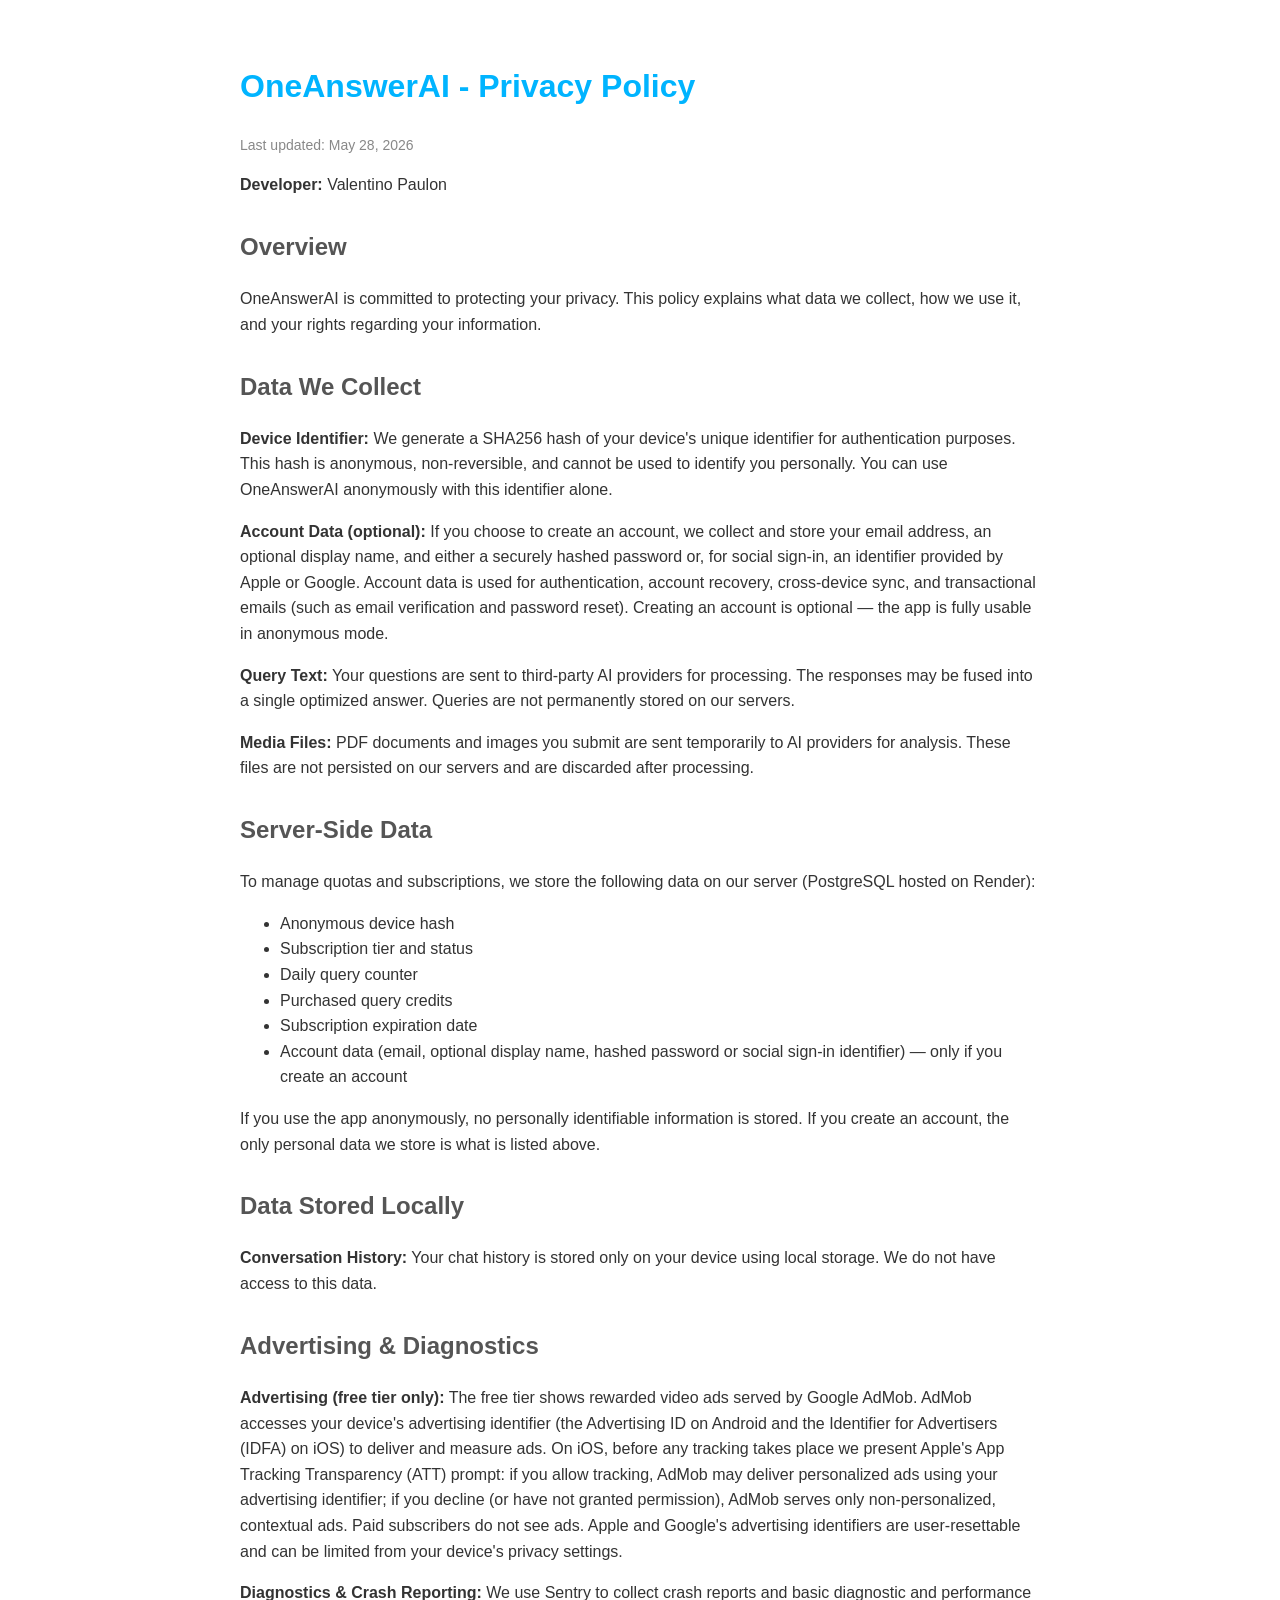
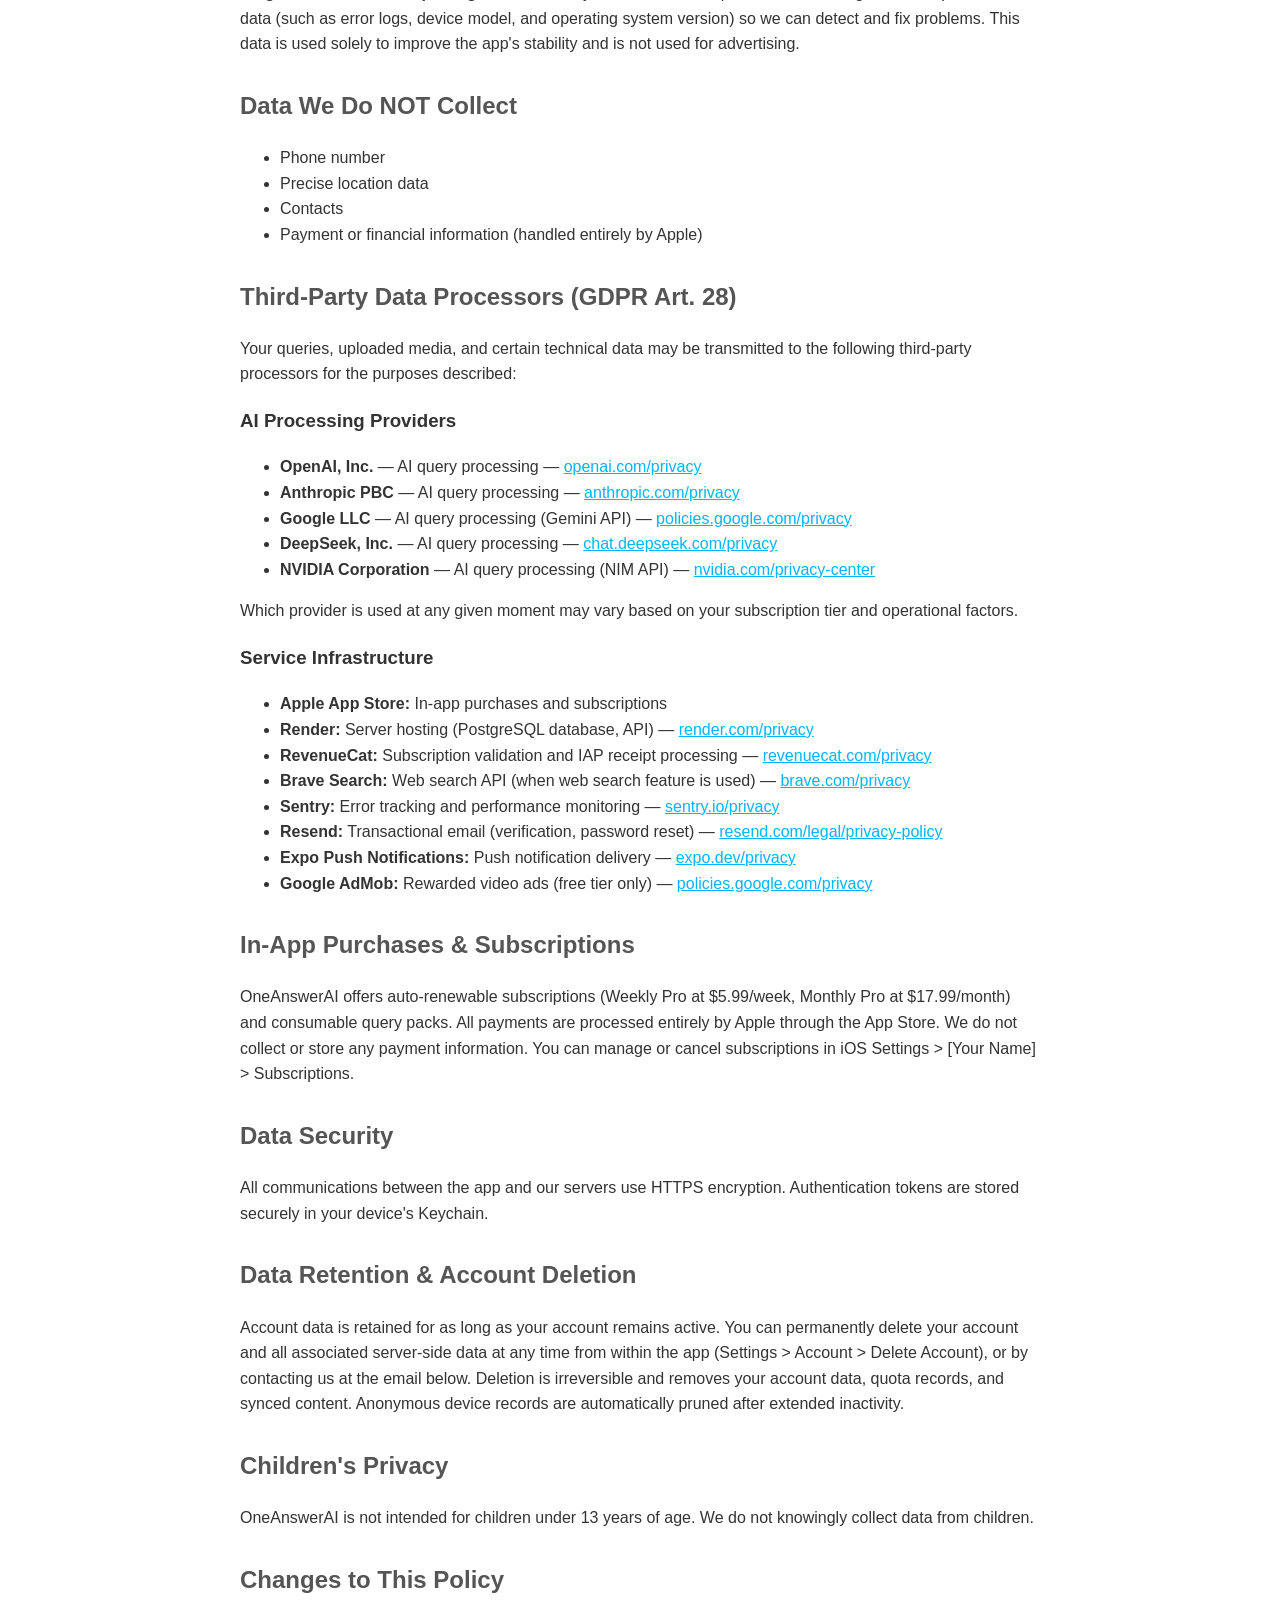
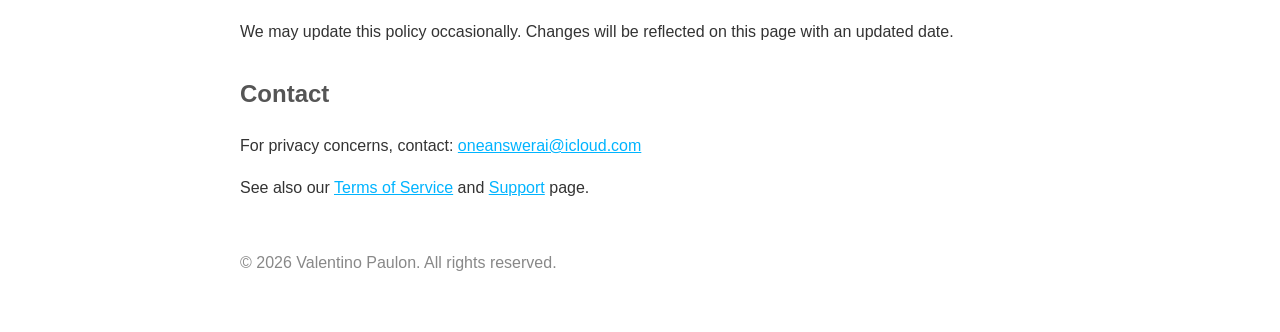
==== index.html @ 1c0a1a00 "Align privacy policy and FAQ with actual data collection (AdMob/IDFA/ATT, Sentry) and update contact" ====
<!DOCTYPE html>
<html lang="en">
<head>
    <meta charset="UTF-8">
    <meta name="viewport" content="width=device-width, initial-scale=1.0">
    <title>OneAnswerAI - Privacy Policy</title>
    <style>
        body {
            font-family: -apple-system, BlinkMacSystemFont, 'Segoe UI', Roboto, sans-serif;
            max-width: 800px;
            margin: 0 auto;
            padding: 40px 20px;
            line-height: 1.6;
            color: #333;
        }
        h1 { color: #00B4FF; }
        h2 { color: #555; margin-top: 30px; }
        .updated { color: #888; font-size: 14px; }
        a { color: #00B4FF; }
    </style>
</head>
<body>
    <h1>OneAnswerAI - Privacy Policy</h1>
    <p class="updated">Last updated: May 28, 2026</p>
    <p><strong>Developer:</strong> Valentino Paulon</p>

    <h2>Overview</h2>
    <p>OneAnswerAI is committed to protecting your privacy. This policy explains what data we collect, how we use it, and your rights regarding your information.</p>

    <h2>Data We Collect</h2>
    <p><strong>Device Identifier:</strong> We generate a SHA256 hash of your device's unique identifier for authentication purposes. This hash is anonymous, non-reversible, and cannot be used to identify you personally. You can use OneAnswerAI anonymously with this identifier alone.</p>
    <p><strong>Account Data (optional):</strong> If you choose to create an account, we collect and store your email address, an optional display name, and either a securely hashed password or, for social sign-in, an identifier provided by Apple or Google. Account data is used for authentication, account recovery, cross-device sync, and transactional emails (such as email verification and password reset). Creating an account is optional — the app is fully usable in anonymous mode.</p>
    <p><strong>Query Text:</strong> Your questions are sent to third-party AI providers for processing. The responses may be fused into a single optimized answer. Queries are not permanently stored on our servers.</p>
    <p><strong>Media Files:</strong> PDF documents and images you submit are sent temporarily to AI providers for analysis. These files are not persisted on our servers and are discarded after processing.</p>

    <h2>Server-Side Data</h2>
    <p>To manage quotas and subscriptions, we store the following data on our server (PostgreSQL hosted on Render):</p>
    <ul>
        <li>Anonymous device hash</li>
        <li>Subscription tier and status</li>
        <li>Daily query counter</li>
        <li>Purchased query credits</li>
        <li>Subscription expiration date</li>
        <li>Account data (email, optional display name, hashed password or social sign-in identifier) — only if you create an account</li>
    </ul>
    <p>If you use the app anonymously, no personally identifiable information is stored. If you create an account, the only personal data we store is what is listed above.</p>

    <h2>Data Stored Locally</h2>
    <p><strong>Conversation History:</strong> Your chat history is stored only on your device using local storage. We do not have access to this data.</p>

    <h2>Advertising &amp; Diagnostics</h2>
    <p><strong>Advertising (free tier only):</strong> The free tier shows rewarded video ads served by Google AdMob. AdMob accesses your device's advertising identifier (the Advertising ID on Android and the Identifier for Advertisers (IDFA) on iOS) to deliver and measure ads. On iOS, before any tracking takes place we present Apple's App Tracking Transparency (ATT) prompt: if you allow tracking, AdMob may deliver personalized ads using your advertising identifier; if you decline (or have not granted permission), AdMob serves only non-personalized, contextual ads. Paid subscribers do not see ads. Apple and Google's advertising identifiers are user-resettable and can be limited from your device's privacy settings.</p>
    <p><strong>Diagnostics &amp; Crash Reporting:</strong> We use Sentry to collect crash reports and basic diagnostic and performance data (such as error logs, device model, and operating system version) so we can detect and fix problems. This data is used solely to improve the app's stability and is not used for advertising.</p>

    <h2>Data We Do NOT Collect</h2>
    <ul>
        <li>Phone number</li>
        <li>Precise location data</li>
        <li>Contacts</li>
        <li>Payment or financial information (handled entirely by Apple)</li>
    </ul>

    <h2>Third-Party Data Processors (GDPR Art. 28)</h2>
    <p>Your queries, uploaded media, and certain technical data may be transmitted to the following third-party processors for the purposes described:</p>

    <h3>AI Processing Providers</h3>
    <ul>
        <li><strong>OpenAI, Inc.</strong> — AI query processing — <a href="https://openai.com/privacy" target="_blank" rel="noopener">openai.com/privacy</a></li>
        <li><strong>Anthropic PBC</strong> — AI query processing — <a href="https://www.anthropic.com/privacy" target="_blank" rel="noopener">anthropic.com/privacy</a></li>
        <li><strong>Google LLC</strong> — AI query processing (Gemini API) — <a href="https://policies.google.com/privacy" target="_blank" rel="noopener">policies.google.com/privacy</a></li>
        <li><strong>DeepSeek, Inc.</strong> — AI query processing — <a href="https://chat.deepseek.com/privacy" target="_blank" rel="noopener">chat.deepseek.com/privacy</a></li>
        <li><strong>NVIDIA Corporation</strong> — AI query processing (NIM API) — <a href="https://www.nvidia.com/privacy-center" target="_blank" rel="noopener">nvidia.com/privacy-center</a></li>
    </ul>
    <p>Which provider is used at any given moment may vary based on your subscription tier and operational factors.</p>

    <h3>Service Infrastructure</h3>
    <ul>
        <li><strong>Apple App Store:</strong> In-app purchases and subscriptions</li>
        <li><strong>Render:</strong> Server hosting (PostgreSQL database, API) — <a href="https://render.com/privacy" target="_blank" rel="noopener">render.com/privacy</a></li>
        <li><strong>RevenueCat:</strong> Subscription validation and IAP receipt processing — <a href="https://www.revenuecat.com/privacy/" target="_blank" rel="noopener">revenuecat.com/privacy</a></li>
        <li><strong>Brave Search:</strong> Web search API (when web search feature is used) — <a href="https://brave.com/privacy/browser/" target="_blank" rel="noopener">brave.com/privacy</a></li>
        <li><strong>Sentry:</strong> Error tracking and performance monitoring — <a href="https://sentry.io/privacy/" target="_blank" rel="noopener">sentry.io/privacy</a></li>
        <li><strong>Resend:</strong> Transactional email (verification, password reset) — <a href="https://resend.com/legal/privacy-policy" target="_blank" rel="noopener">resend.com/legal/privacy-policy</a></li>
        <li><strong>Expo Push Notifications:</strong> Push notification delivery — <a href="https://expo.dev/privacy" target="_blank" rel="noopener">expo.dev/privacy</a></li>
        <li><strong>Google AdMob:</strong> Rewarded video ads (free tier only) — <a href="https://policies.google.com/privacy" target="_blank" rel="noopener">policies.google.com/privacy</a></li>
    </ul>

    <h2>In-App Purchases &amp; Subscriptions</h2>
    <p>OneAnswerAI offers auto-renewable subscriptions (Weekly Pro at $5.99/week, Monthly Pro at $17.99/month) and consumable query packs. All payments are processed entirely by Apple through the App Store. We do not collect or store any payment information. You can manage or cancel subscriptions in iOS Settings &gt; [Your Name] &gt; Subscriptions.</p>

    <h2>Data Security</h2>
    <p>All communications between the app and our servers use HTTPS encryption. Authentication tokens are stored securely in your device's Keychain.</p>

    <h2>Data Retention &amp; Account Deletion</h2>
    <p>Account data is retained for as long as your account remains active. You can permanently delete your account and all associated server-side data at any time from within the app (Settings &gt; Account &gt; Delete Account), or by contacting us at the email below. Deletion is irreversible and removes your account data, quota records, and synced content. Anonymous device records are automatically pruned after extended inactivity.</p>

    <h2>Children's Privacy</h2>
    <p>OneAnswerAI is not intended for children under 13 years of age. We do not knowingly collect data from children.</p>

    <h2>Changes to This Policy</h2>
    <p>We may update this policy occasionally. Changes will be reflected on this page with an updated date.</p>

    <h2>Contact</h2>
    <p>For privacy concerns, contact: <a href="mailto:oneanswerai@icloud.com">oneanswerai@icloud.com</a></p>

    <p>See also our <a href="terms.html">Terms of Service</a> and <a href="support.html">Support</a> page.</p>

    <p style="margin-top: 50px; color: #888;">&copy; 2026 Valentino Paulon. All rights reserved.</p>
</body>
</html>
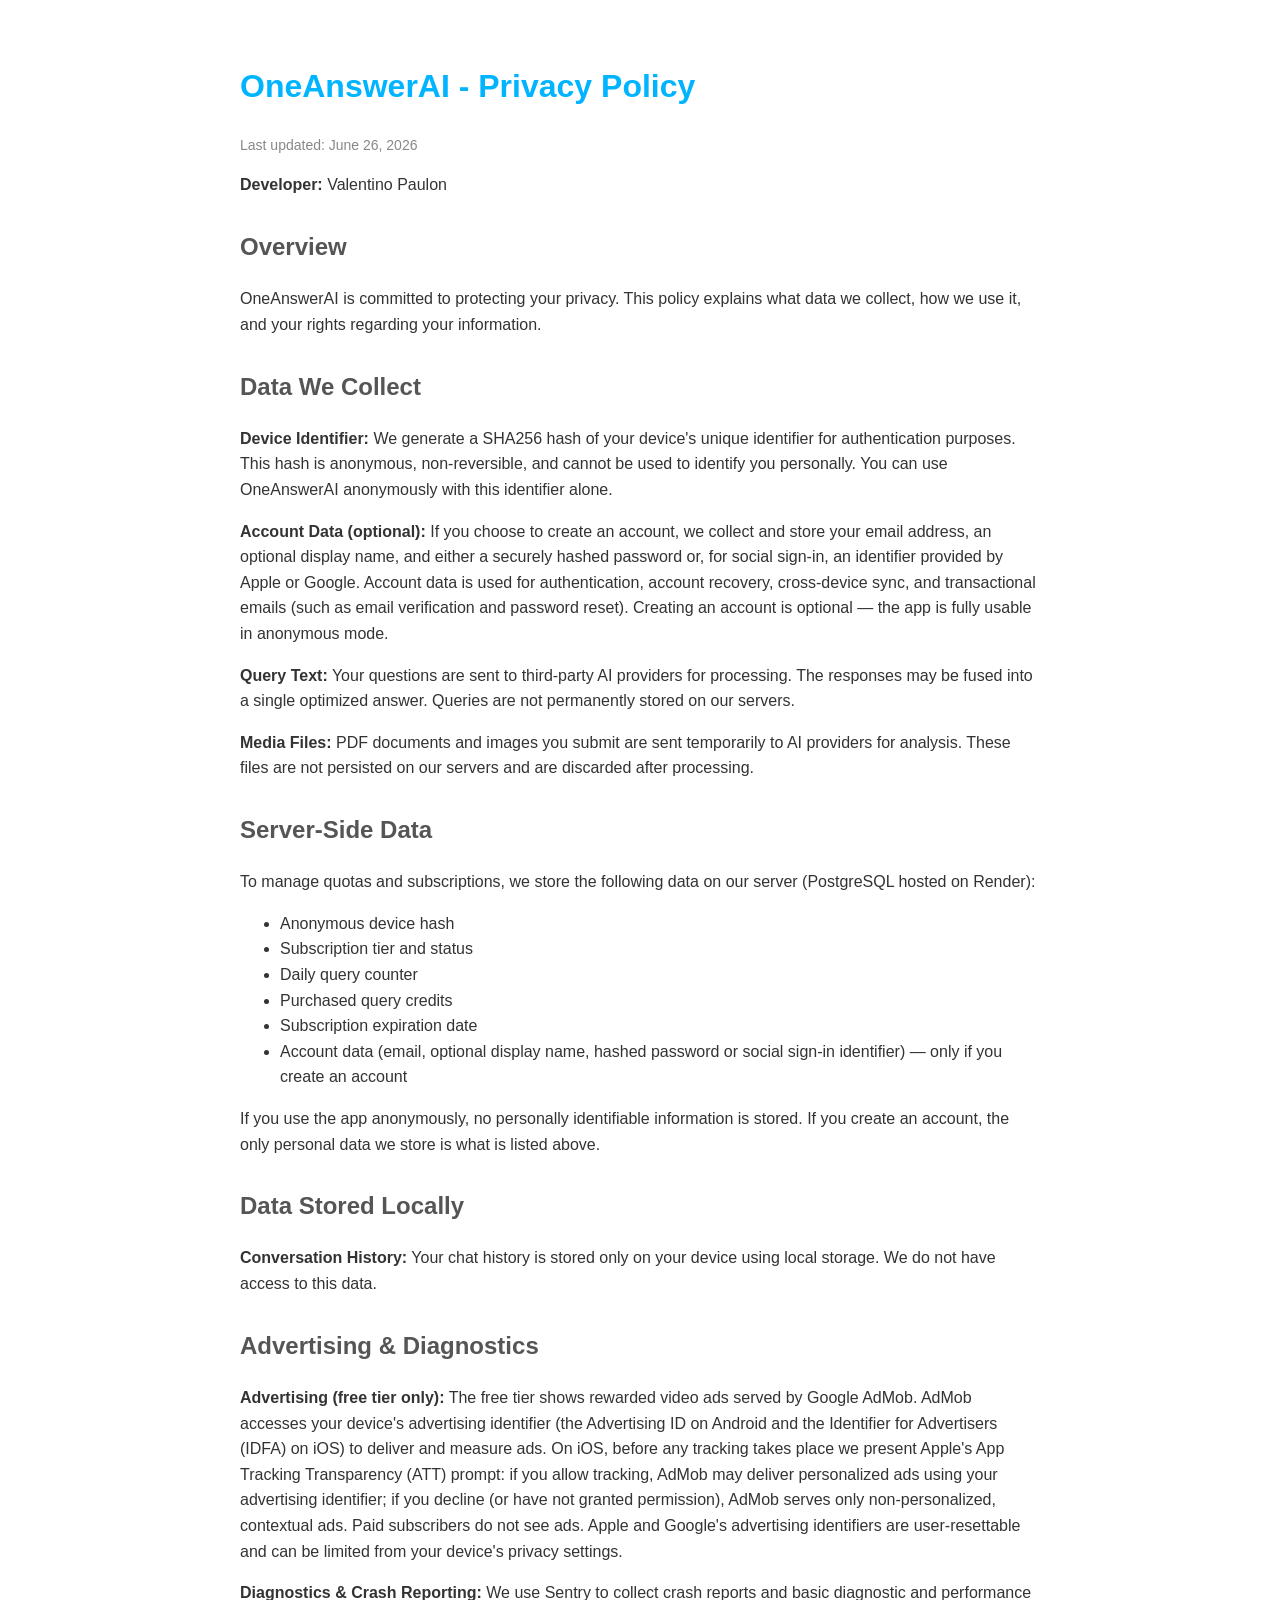
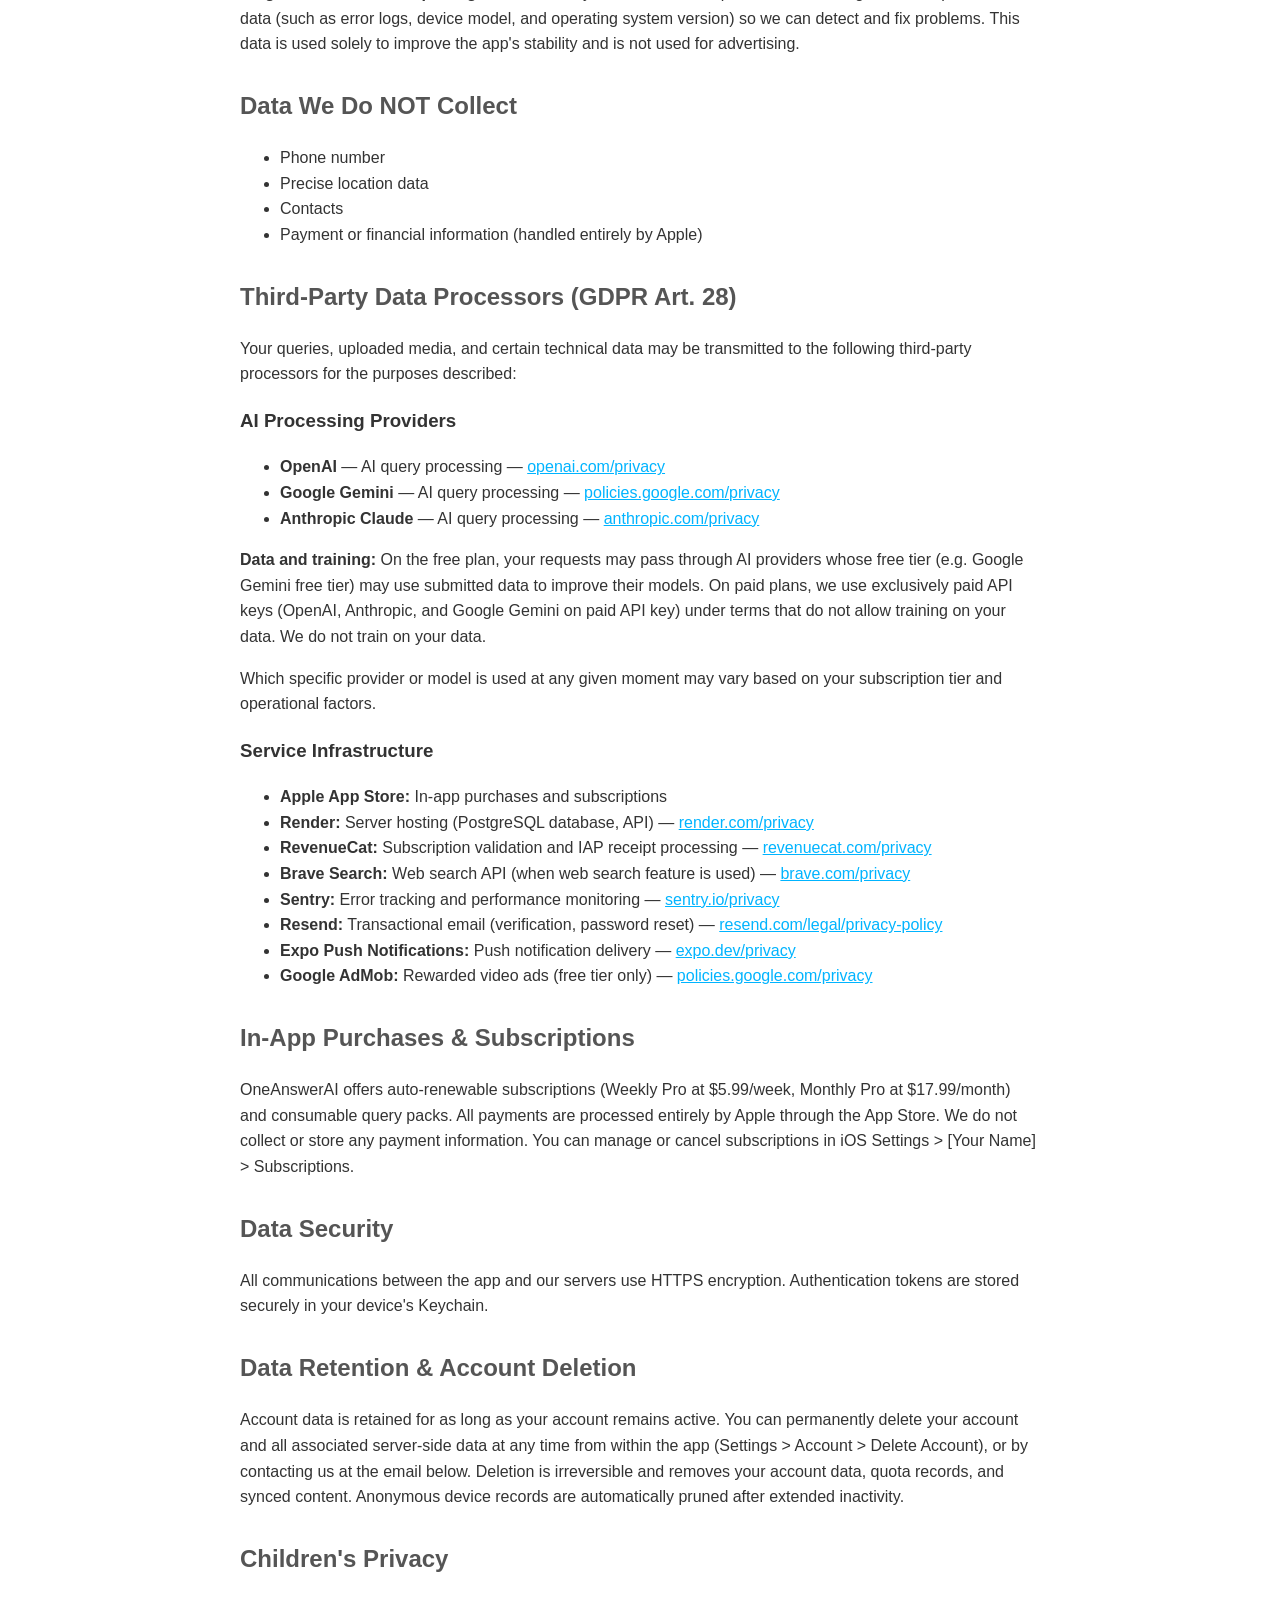
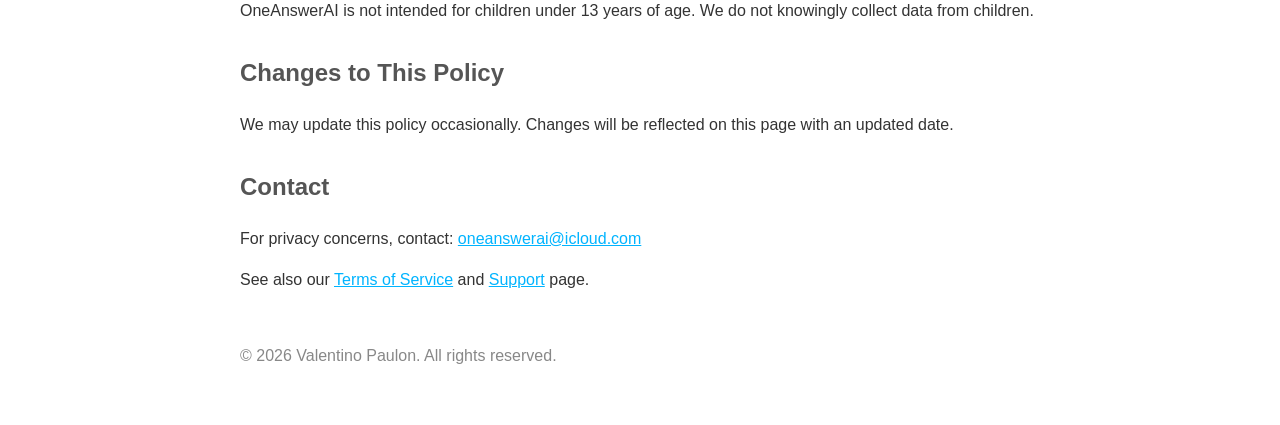
==== commit 60d4bffc: "privacy: remove DeepSeek and NVIDIA processors (not used in production) AI query processing uses onl" ====
--- a/index.html
+++ b/index.html
@@ -21,7 +21,7 @@
 </head>
 <body>
     <h1>OneAnswerAI - Privacy Policy</h1>
-    <p class="updated">Last updated: May 28, 2026</p>
+    <p class="updated">Last updated: June 26, 2026</p>
     <p><strong>Developer:</strong> Valentino Paulon</p>
 
     <h2>Overview</h2>
@@ -65,13 +65,12 @@
 
     <h3>AI Processing Providers</h3>
     <ul>
-        <li><strong>OpenAI, Inc.</strong> — AI query processing — <a href="https://openai.com/privacy" target="_blank" rel="noopener">openai.com/privacy</a></li>
-        <li><strong>Anthropic PBC</strong> — AI query processing — <a href="https://www.anthropic.com/privacy" target="_blank" rel="noopener">anthropic.com/privacy</a></li>
-        <li><strong>Google LLC</strong> — AI query processing (Gemini API) — <a href="https://policies.google.com/privacy" target="_blank" rel="noopener">policies.google.com/privacy</a></li>
-        <li><strong>DeepSeek, Inc.</strong> — AI query processing — <a href="https://chat.deepseek.com/privacy" target="_blank" rel="noopener">chat.deepseek.com/privacy</a></li>
-        <li><strong>NVIDIA Corporation</strong> — AI query processing (NIM API) — <a href="https://www.nvidia.com/privacy-center" target="_blank" rel="noopener">nvidia.com/privacy-center</a></li>
+        <li><strong>OpenAI</strong> — AI query processing — <a href="https://openai.com/privacy" target="_blank" rel="noopener">openai.com/privacy</a></li>
+        <li><strong>Google Gemini</strong> — AI query processing — <a href="https://policies.google.com/privacy" target="_blank" rel="noopener">policies.google.com/privacy</a></li>
+        <li><strong>Anthropic Claude</strong> — AI query processing — <a href="https://www.anthropic.com/privacy" target="_blank" rel="noopener">anthropic.com/privacy</a></li>
     </ul>
-    <p>Which provider is used at any given moment may vary based on your subscription tier and operational factors.</p>
+    <p><strong>Data and training:</strong> On the free plan, your requests may pass through AI providers whose free tier (e.g. Google Gemini free tier) may use submitted data to improve their models. On paid plans, we use exclusively paid API keys (OpenAI, Anthropic, and Google Gemini on paid API key) under terms that do not allow training on your data. We do not train on your data.</p>
+    <p>Which specific provider or model is used at any given moment may vary based on your subscription tier and operational factors.</p>
 
     <h3>Service Infrastructure</h3>
     <ul>
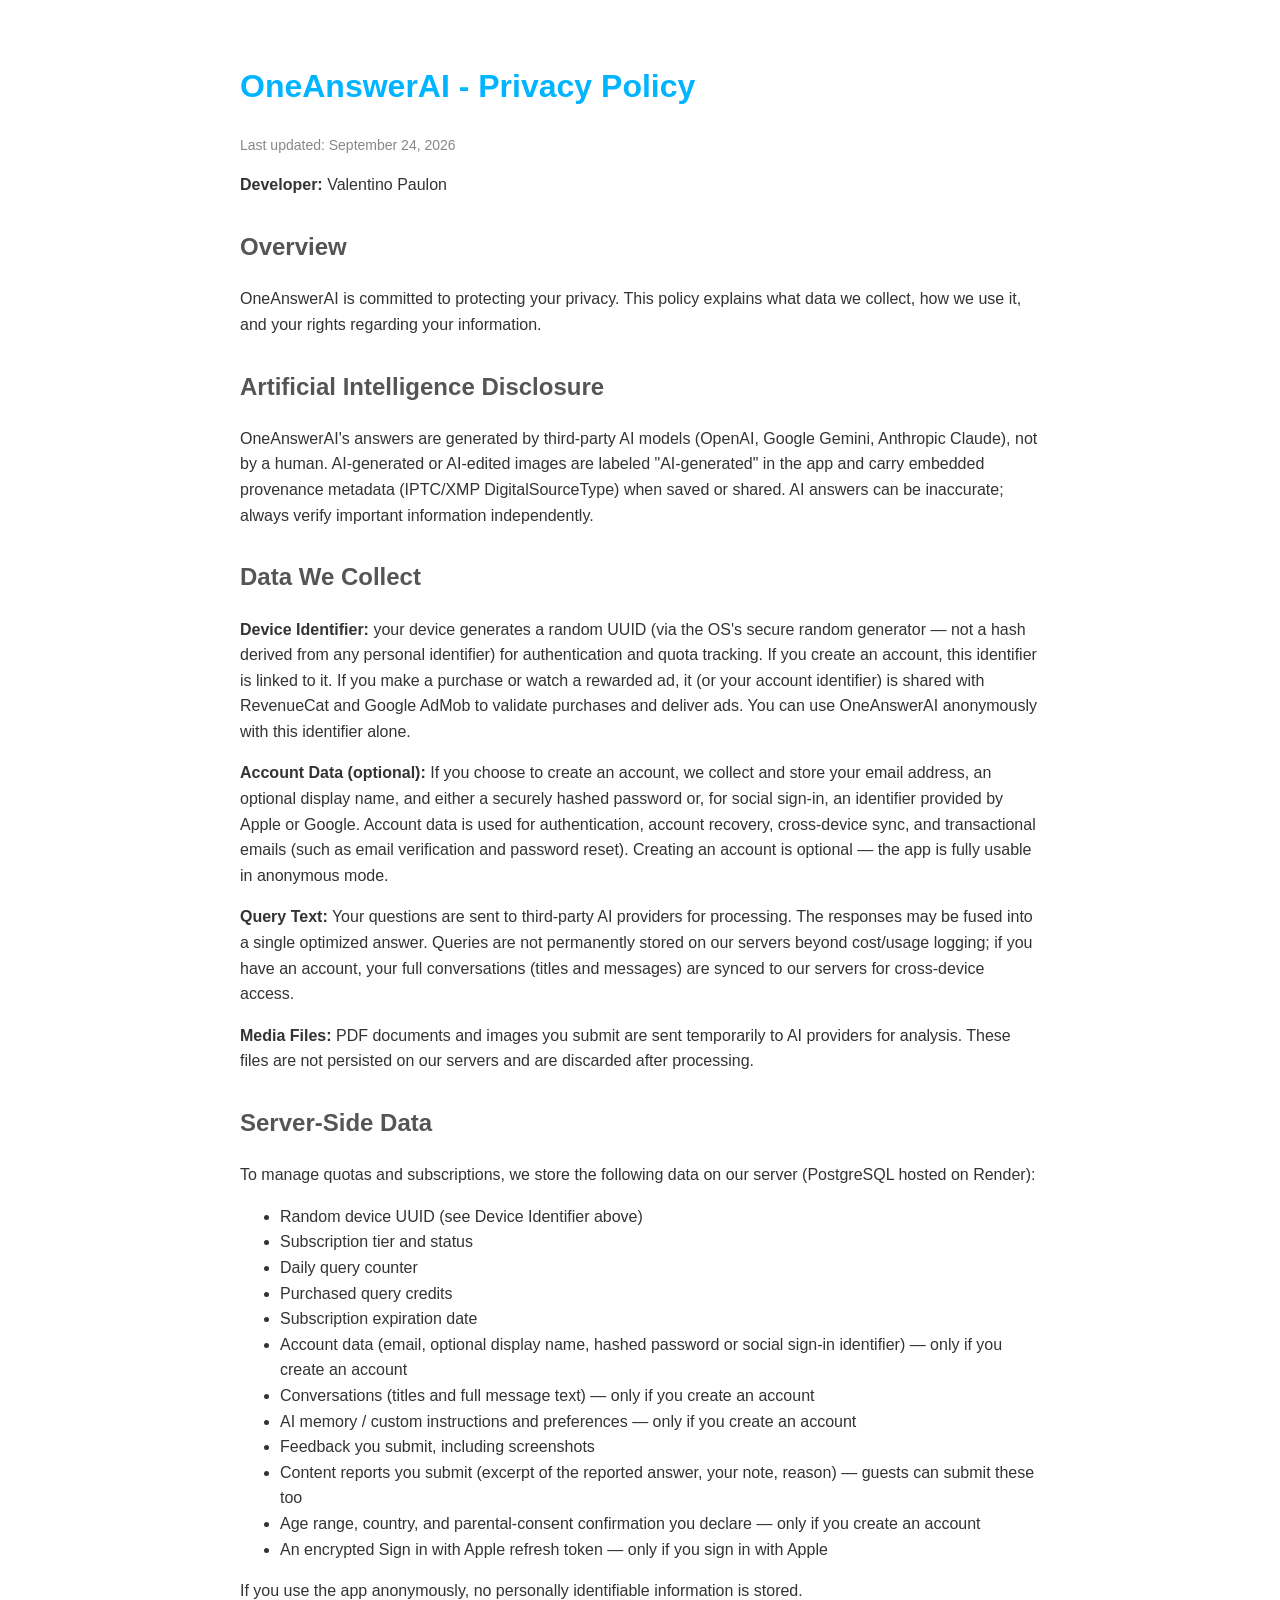
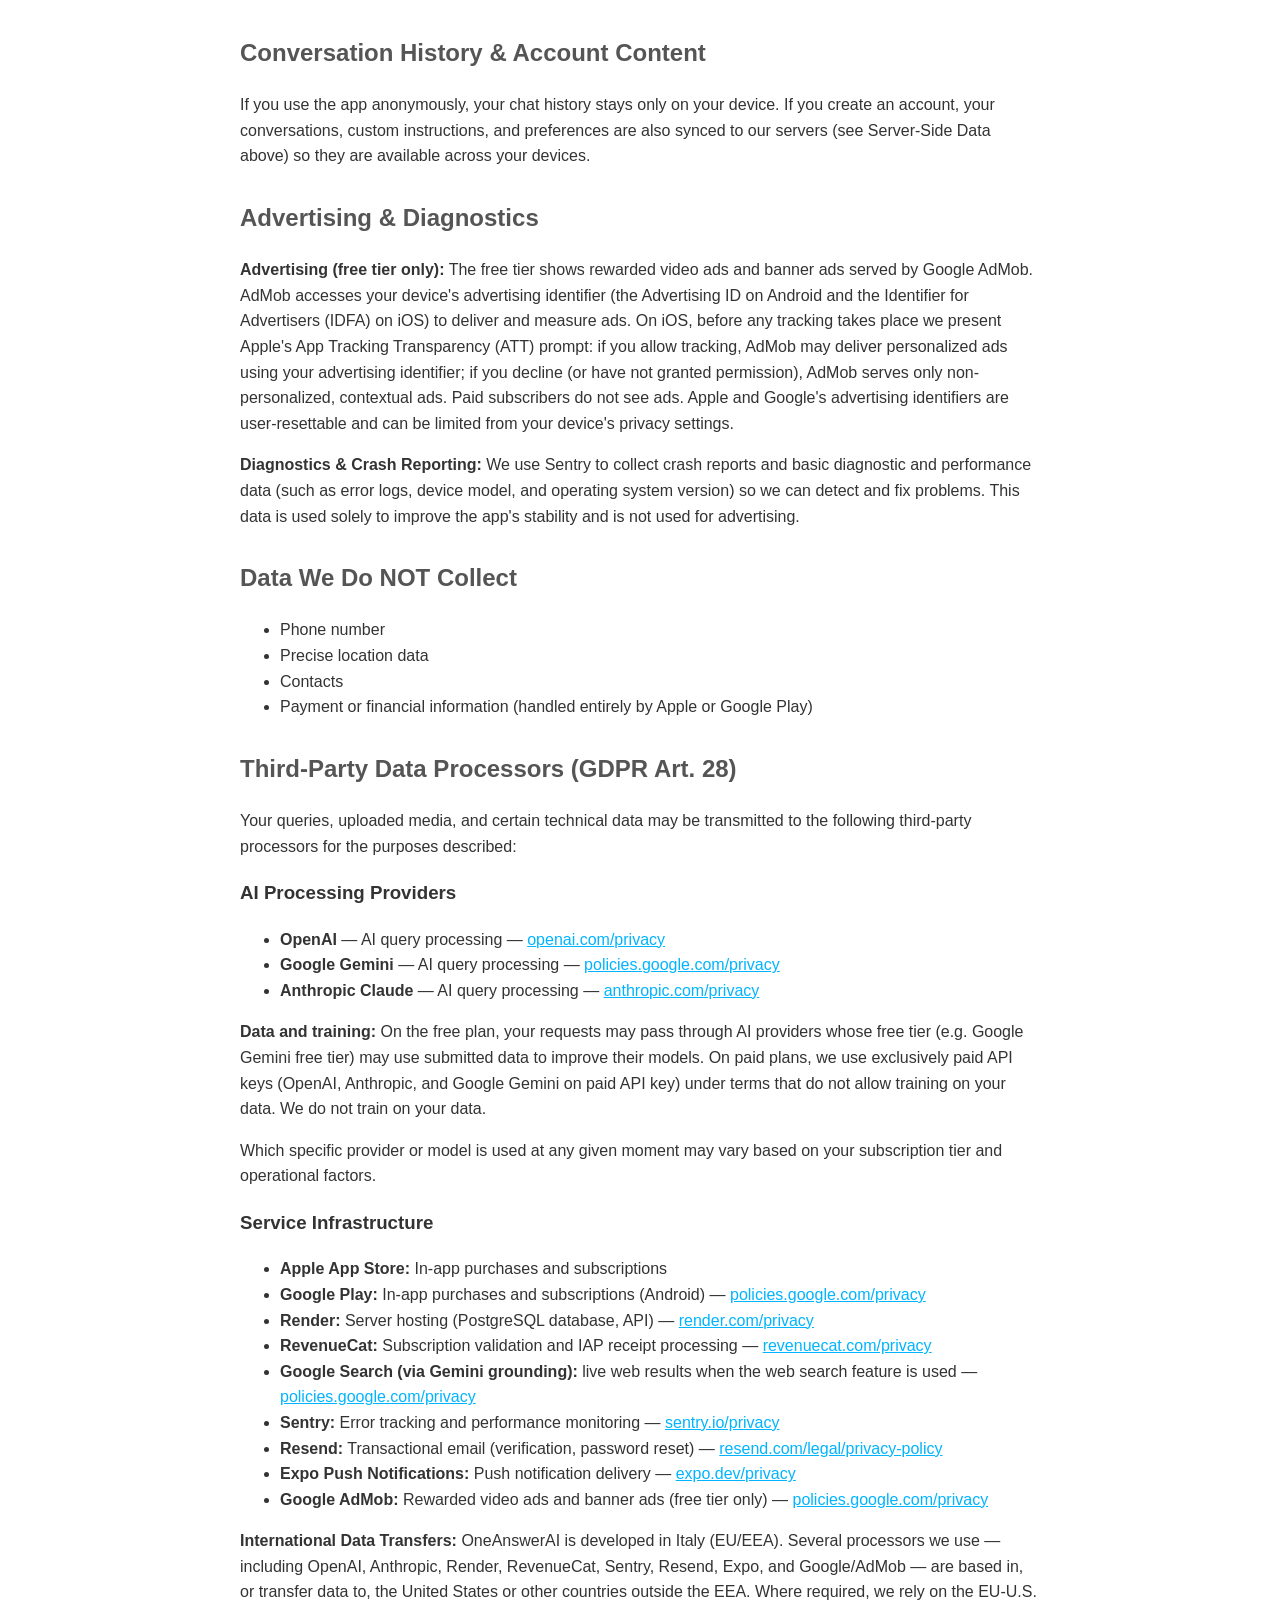
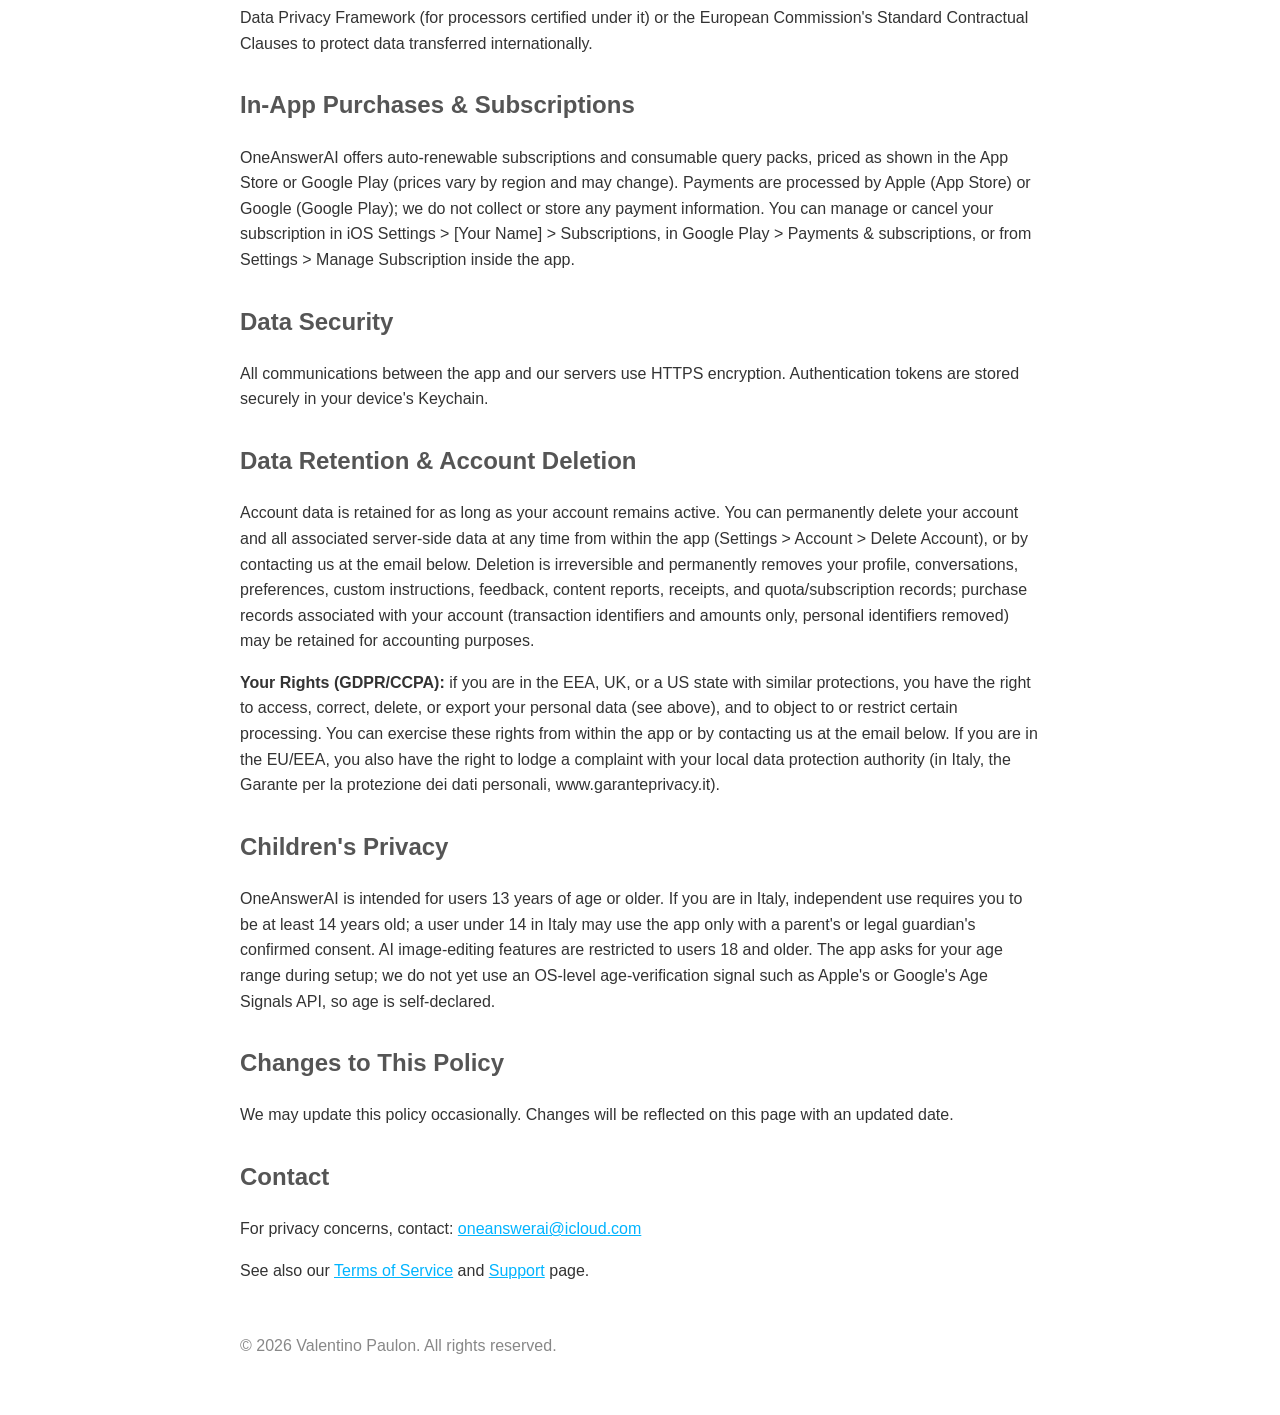
==== commit 1adbb4cd: "fix(legal): rewrite privacy policy for v2.1 accuracy (DOC-01) - F95/F86: replace false SHA256 device" ====
--- a/index.html
+++ b/index.html
@@ -21,35 +21,44 @@
 </head>
 <body>
     <h1>OneAnswerAI - Privacy Policy</h1>
-    <p class="updated">Last updated: June 26, 2026</p>
+    <p class="updated">Last updated: September 24, 2026</p>
     <p><strong>Developer:</strong> Valentino Paulon</p>
 
     <h2>Overview</h2>
     <p>OneAnswerAI is committed to protecting your privacy. This policy explains what data we collect, how we use it, and your rights regarding your information.</p>
 
+    <h2>Artificial Intelligence Disclosure</h2>
+    <p>OneAnswerAI's answers are generated by third-party AI models (OpenAI, Google Gemini, Anthropic Claude), not by a human. AI-generated or AI-edited images are labeled "AI-generated" in the app and carry embedded provenance metadata (IPTC/XMP DigitalSourceType) when saved or shared. AI answers can be inaccurate; always verify important information independently.</p>
+
     <h2>Data We Collect</h2>
-    <p><strong>Device Identifier:</strong> We generate a SHA256 hash of your device's unique identifier for authentication purposes. This hash is anonymous, non-reversible, and cannot be used to identify you personally. You can use OneAnswerAI anonymously with this identifier alone.</p>
+    <p><strong>Device Identifier:</strong> your device generates a random UUID (via the OS's secure random generator — not a hash derived from any personal identifier) for authentication and quota tracking. If you create an account, this identifier is linked to it. If you make a purchase or watch a rewarded ad, it (or your account identifier) is shared with RevenueCat and Google AdMob to validate purchases and deliver ads. You can use OneAnswerAI anonymously with this identifier alone.</p>
     <p><strong>Account Data (optional):</strong> If you choose to create an account, we collect and store your email address, an optional display name, and either a securely hashed password or, for social sign-in, an identifier provided by Apple or Google. Account data is used for authentication, account recovery, cross-device sync, and transactional emails (such as email verification and password reset). Creating an account is optional — the app is fully usable in anonymous mode.</p>
-    <p><strong>Query Text:</strong> Your questions are sent to third-party AI providers for processing. The responses may be fused into a single optimized answer. Queries are not permanently stored on our servers.</p>
+    <p><strong>Query Text:</strong> Your questions are sent to third-party AI providers for processing. The responses may be fused into a single optimized answer. Queries are not permanently stored on our servers beyond cost/usage logging; if you have an account, your full conversations (titles and messages) are synced to our servers for cross-device access.</p>
     <p><strong>Media Files:</strong> PDF documents and images you submit are sent temporarily to AI providers for analysis. These files are not persisted on our servers and are discarded after processing.</p>
 
     <h2>Server-Side Data</h2>
     <p>To manage quotas and subscriptions, we store the following data on our server (PostgreSQL hosted on Render):</p>
     <ul>
-        <li>Anonymous device hash</li>
+        <li>Random device UUID (see Device Identifier above)</li>
         <li>Subscription tier and status</li>
         <li>Daily query counter</li>
         <li>Purchased query credits</li>
         <li>Subscription expiration date</li>
         <li>Account data (email, optional display name, hashed password or social sign-in identifier) — only if you create an account</li>
+        <li>Conversations (titles and full message text) — only if you create an account</li>
+        <li>AI memory / custom instructions and preferences — only if you create an account</li>
+        <li>Feedback you submit, including screenshots</li>
+        <li>Content reports you submit (excerpt of the reported answer, your note, reason) — guests can submit these too</li>
+        <li>Age range, country, and parental-consent confirmation you declare — only if you create an account</li>
+        <li>An encrypted Sign in with Apple refresh token — only if you sign in with Apple</li>
     </ul>
-    <p>If you use the app anonymously, no personally identifiable information is stored. If you create an account, the only personal data we store is what is listed above.</p>
+    <p>If you use the app anonymously, no personally identifiable information is stored.</p>
 
-    <h2>Data Stored Locally</h2>
-    <p><strong>Conversation History:</strong> Your chat history is stored only on your device using local storage. We do not have access to this data.</p>
+    <h2>Conversation History &amp; Account Content</h2>
+    <p>If you use the app anonymously, your chat history stays only on your device. If you create an account, your conversations, custom instructions, and preferences are also synced to our servers (see Server-Side Data above) so they are available across your devices.</p>
 
     <h2>Advertising &amp; Diagnostics</h2>
-    <p><strong>Advertising (free tier only):</strong> The free tier shows rewarded video ads served by Google AdMob. AdMob accesses your device's advertising identifier (the Advertising ID on Android and the Identifier for Advertisers (IDFA) on iOS) to deliver and measure ads. On iOS, before any tracking takes place we present Apple's App Tracking Transparency (ATT) prompt: if you allow tracking, AdMob may deliver personalized ads using your advertising identifier; if you decline (or have not granted permission), AdMob serves only non-personalized, contextual ads. Paid subscribers do not see ads. Apple and Google's advertising identifiers are user-resettable and can be limited from your device's privacy settings.</p>
+    <p><strong>Advertising (free tier only):</strong> The free tier shows rewarded video ads and banner ads served by Google AdMob. AdMob accesses your device's advertising identifier (the Advertising ID on Android and the Identifier for Advertisers (IDFA) on iOS) to deliver and measure ads. On iOS, before any tracking takes place we present Apple's App Tracking Transparency (ATT) prompt: if you allow tracking, AdMob may deliver personalized ads using your advertising identifier; if you decline (or have not granted permission), AdMob serves only non-personalized, contextual ads. Paid subscribers do not see ads. Apple and Google's advertising identifiers are user-resettable and can be limited from your device's privacy settings.</p>
     <p><strong>Diagnostics &amp; Crash Reporting:</strong> We use Sentry to collect crash reports and basic diagnostic and performance data (such as error logs, device model, and operating system version) so we can detect and fix problems. This data is used solely to improve the app's stability and is not used for advertising.</p>
 
     <h2>Data We Do NOT Collect</h2>
@@ -57,7 +66,7 @@
         <li>Phone number</li>
         <li>Precise location data</li>
         <li>Contacts</li>
-        <li>Payment or financial information (handled entirely by Apple)</li>
+        <li>Payment or financial information (handled entirely by Apple or Google Play)</li>
     </ul>
 
     <h2>Third-Party Data Processors (GDPR Art. 28)</h2>
@@ -75,26 +84,29 @@
     <h3>Service Infrastructure</h3>
     <ul>
         <li><strong>Apple App Store:</strong> In-app purchases and subscriptions</li>
+        <li><strong>Google Play:</strong> In-app purchases and subscriptions (Android) — <a href="https://policies.google.com/privacy" target="_blank" rel="noopener">policies.google.com/privacy</a></li>
         <li><strong>Render:</strong> Server hosting (PostgreSQL database, API) — <a href="https://render.com/privacy" target="_blank" rel="noopener">render.com/privacy</a></li>
         <li><strong>RevenueCat:</strong> Subscription validation and IAP receipt processing — <a href="https://www.revenuecat.com/privacy/" target="_blank" rel="noopener">revenuecat.com/privacy</a></li>
-        <li><strong>Brave Search:</strong> Web search API (when web search feature is used) — <a href="https://brave.com/privacy/browser/" target="_blank" rel="noopener">brave.com/privacy</a></li>
+        <li><strong>Google Search (via Gemini grounding):</strong> live web results when the web search feature is used — <a href="https://policies.google.com/privacy" target="_blank" rel="noopener">policies.google.com/privacy</a></li>
         <li><strong>Sentry:</strong> Error tracking and performance monitoring — <a href="https://sentry.io/privacy/" target="_blank" rel="noopener">sentry.io/privacy</a></li>
         <li><strong>Resend:</strong> Transactional email (verification, password reset) — <a href="https://resend.com/legal/privacy-policy" target="_blank" rel="noopener">resend.com/legal/privacy-policy</a></li>
         <li><strong>Expo Push Notifications:</strong> Push notification delivery — <a href="https://expo.dev/privacy" target="_blank" rel="noopener">expo.dev/privacy</a></li>
-        <li><strong>Google AdMob:</strong> Rewarded video ads (free tier only) — <a href="https://policies.google.com/privacy" target="_blank" rel="noopener">policies.google.com/privacy</a></li>
+        <li><strong>Google AdMob:</strong> Rewarded video ads and banner ads (free tier only) — <a href="https://policies.google.com/privacy" target="_blank" rel="noopener">policies.google.com/privacy</a></li>
     </ul>
+    <p><strong>International Data Transfers:</strong> OneAnswerAI is developed in Italy (EU/EEA). Several processors we use — including OpenAI, Anthropic, Render, RevenueCat, Sentry, Resend, Expo, and Google/AdMob — are based in, or transfer data to, the United States or other countries outside the EEA. Where required, we rely on the EU-U.S. Data Privacy Framework (for processors certified under it) or the European Commission's Standard Contractual Clauses to protect data transferred internationally.</p>
 
     <h2>In-App Purchases &amp; Subscriptions</h2>
-    <p>OneAnswerAI offers auto-renewable subscriptions (Weekly Pro at $5.99/week, Monthly Pro at $17.99/month) and consumable query packs. All payments are processed entirely by Apple through the App Store. We do not collect or store any payment information. You can manage or cancel subscriptions in iOS Settings &gt; [Your Name] &gt; Subscriptions.</p>
+    <p>OneAnswerAI offers auto-renewable subscriptions and consumable query packs, priced as shown in the App Store or Google Play (prices vary by region and may change). Payments are processed by Apple (App Store) or Google (Google Play); we do not collect or store any payment information. You can manage or cancel your subscription in iOS Settings &gt; [Your Name] &gt; Subscriptions, in Google Play &gt; Payments &amp; subscriptions, or from Settings &gt; Manage Subscription inside the app.</p>
 
     <h2>Data Security</h2>
     <p>All communications between the app and our servers use HTTPS encryption. Authentication tokens are stored securely in your device's Keychain.</p>
 
     <h2>Data Retention &amp; Account Deletion</h2>
-    <p>Account data is retained for as long as your account remains active. You can permanently delete your account and all associated server-side data at any time from within the app (Settings &gt; Account &gt; Delete Account), or by contacting us at the email below. Deletion is irreversible and removes your account data, quota records, and synced content. Anonymous device records are automatically pruned after extended inactivity.</p>
+    <p>Account data is retained for as long as your account remains active. You can permanently delete your account and all associated server-side data at any time from within the app (Settings &gt; Account &gt; Delete Account), or by contacting us at the email below. Deletion is irreversible and permanently removes your profile, conversations, preferences, custom instructions, feedback, content reports, receipts, and quota/subscription records; purchase records associated with your account (transaction identifiers and amounts only, personal identifiers removed) may be retained for accounting purposes.</p>
+    <p><strong>Your Rights (GDPR/CCPA):</strong> if you are in the EEA, UK, or a US state with similar protections, you have the right to access, correct, delete, or export your personal data (see above), and to object to or restrict certain processing. You can exercise these rights from within the app or by contacting us at the email below. If you are in the EU/EEA, you also have the right to lodge a complaint with your local data protection authority (in Italy, the Garante per la protezione dei dati personali, www.garanteprivacy.it).</p>
 
     <h2>Children's Privacy</h2>
-    <p>OneAnswerAI is not intended for children under 13 years of age. We do not knowingly collect data from children.</p>
+    <p>OneAnswerAI is intended for users 13 years of age or older. If you are in Italy, independent use requires you to be at least 14 years old; a user under 14 in Italy may use the app only with a parent's or legal guardian's confirmed consent. AI image-editing features are restricted to users 18 and older. The app asks for your age range during setup; we do not yet use an OS-level age-verification signal such as Apple's or Google's Age Signals API, so age is self-declared.</p>
 
     <h2>Changes to This Policy</h2>
     <p>We may update this policy occasionally. Changes will be reflected on this page with an updated date.</p>
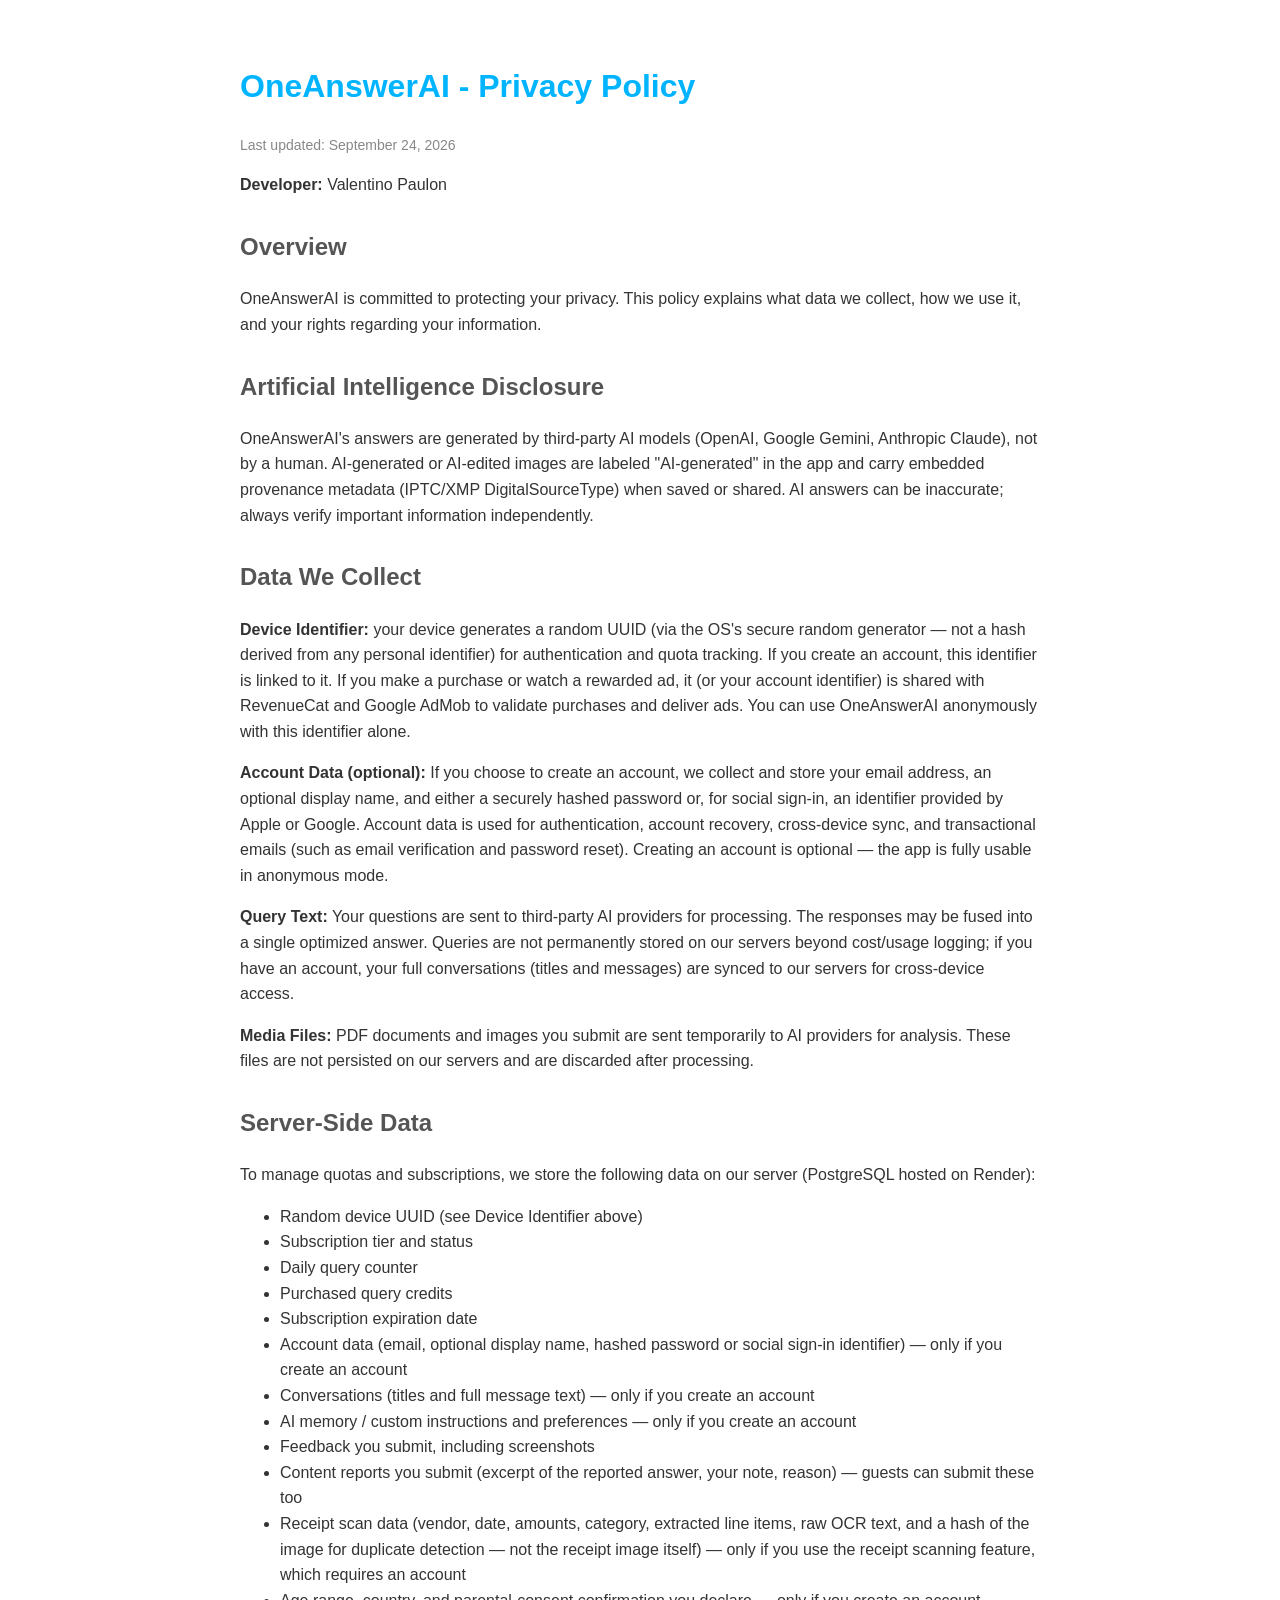
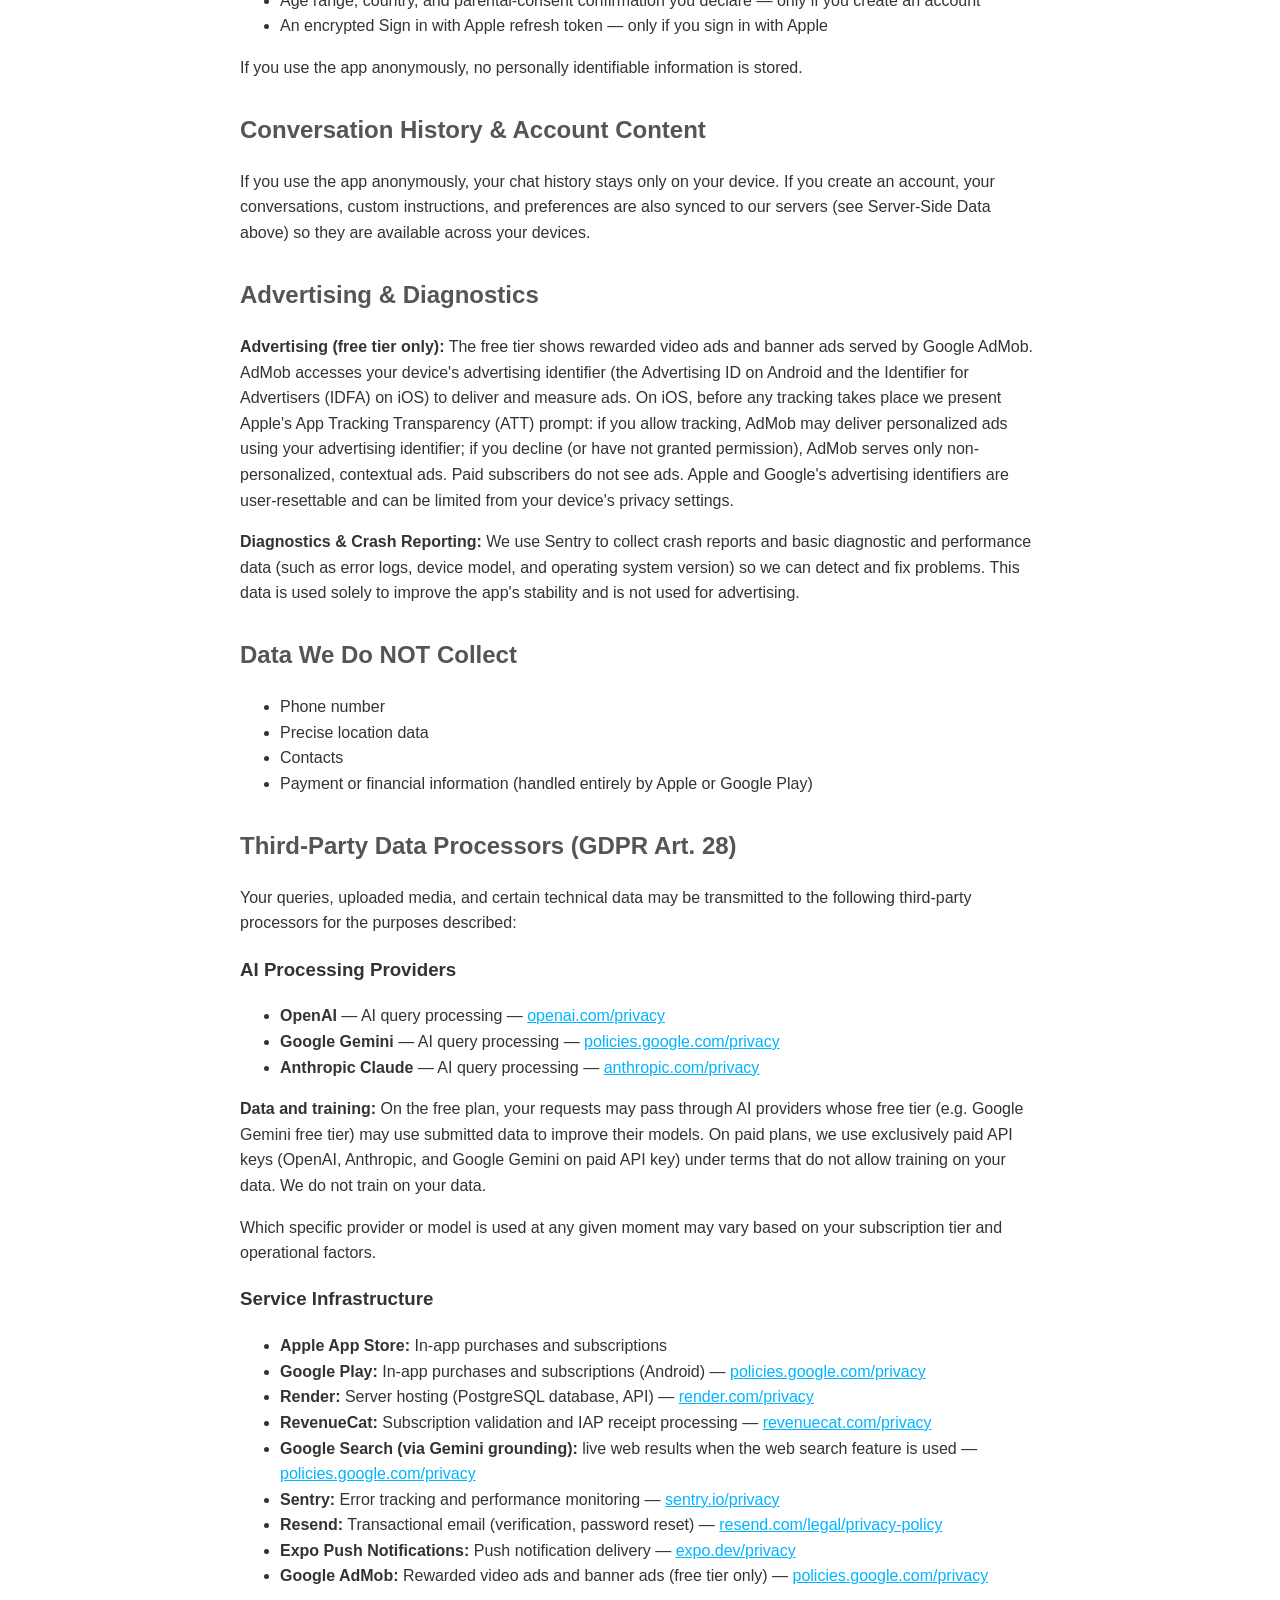
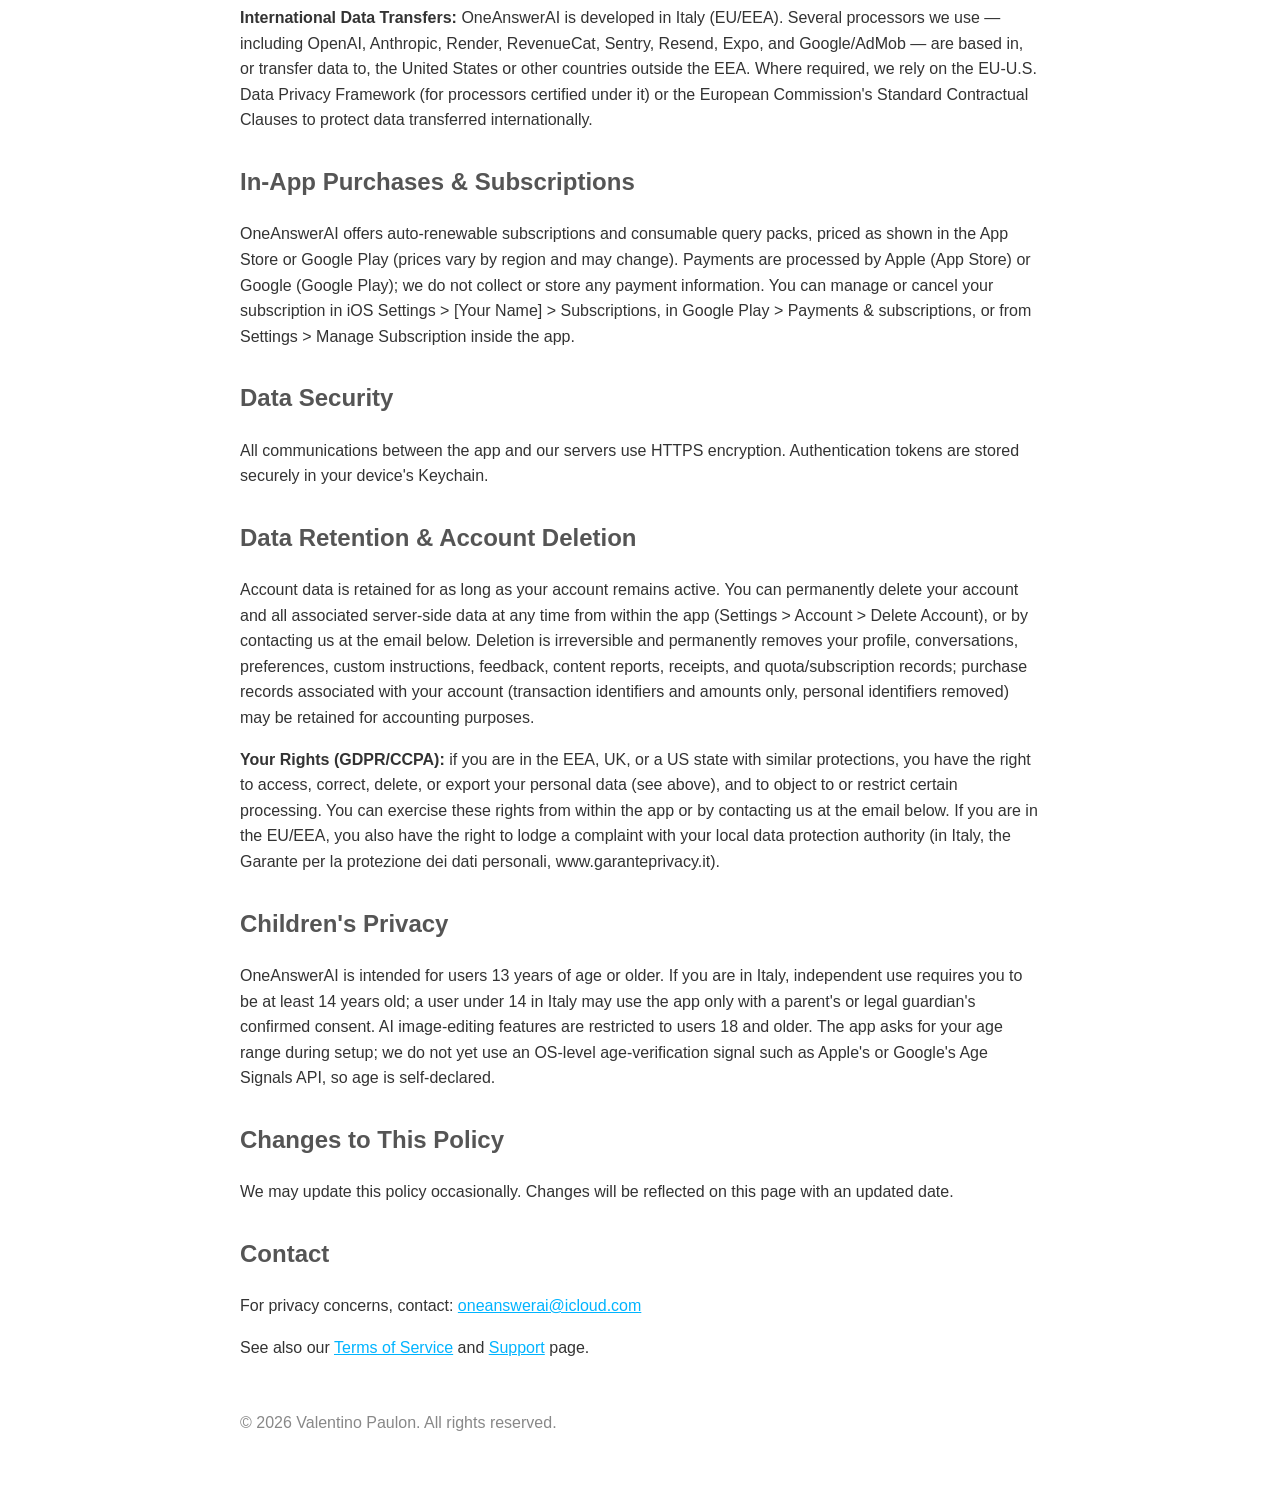
==== commit 359d0115: "fix(legal): disclose receipt scan data in Server-Side Data (DOC-01 fix round 1) Server-Side Data lis" ====
--- a/index.html
+++ b/index.html
@@ -49,6 +49,7 @@
         <li>AI memory / custom instructions and preferences — only if you create an account</li>
         <li>Feedback you submit, including screenshots</li>
         <li>Content reports you submit (excerpt of the reported answer, your note, reason) — guests can submit these too</li>
+        <li>Receipt scan data (vendor, date, amounts, category, extracted line items, raw OCR text, and a hash of the image for duplicate detection — not the receipt image itself) — only if you use the receipt scanning feature, which requires an account</li>
         <li>Age range, country, and parental-consent confirmation you declare — only if you create an account</li>
         <li>An encrypted Sign in with Apple refresh token — only if you sign in with Apple</li>
     </ul>
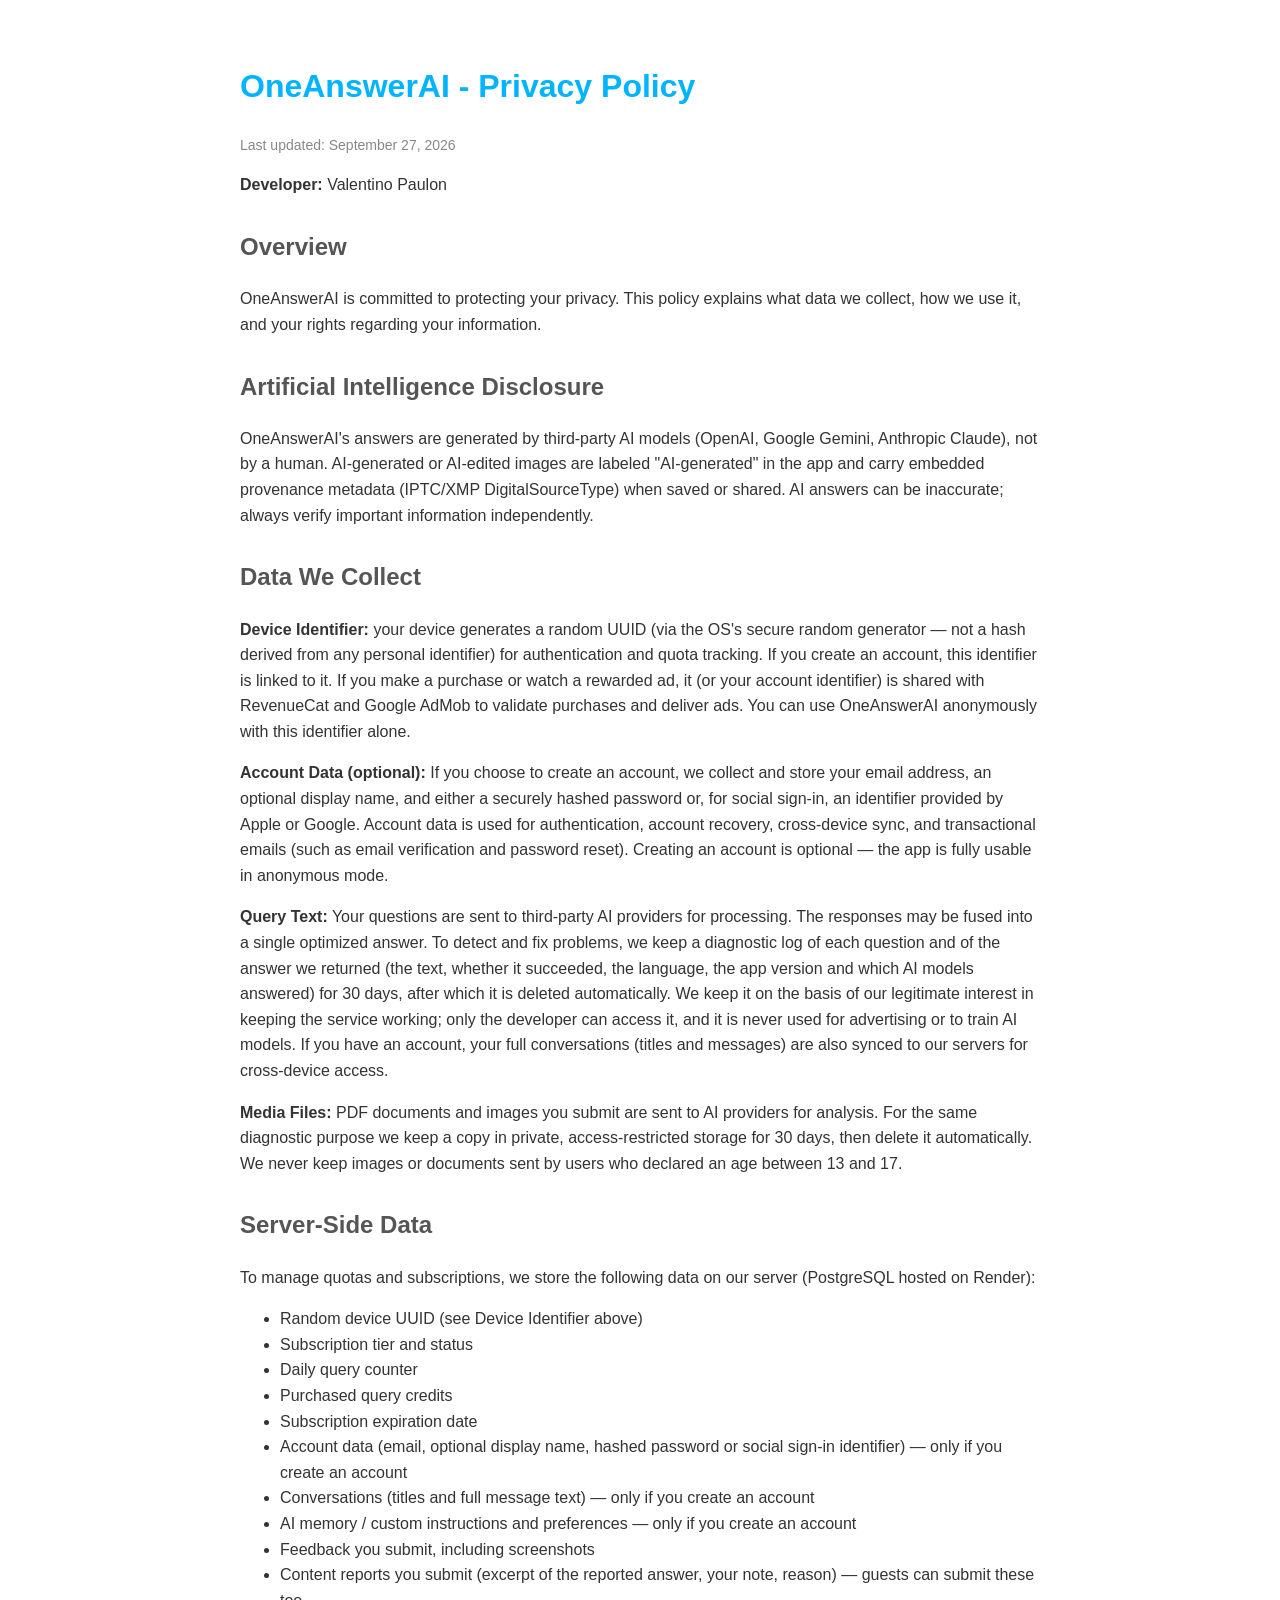
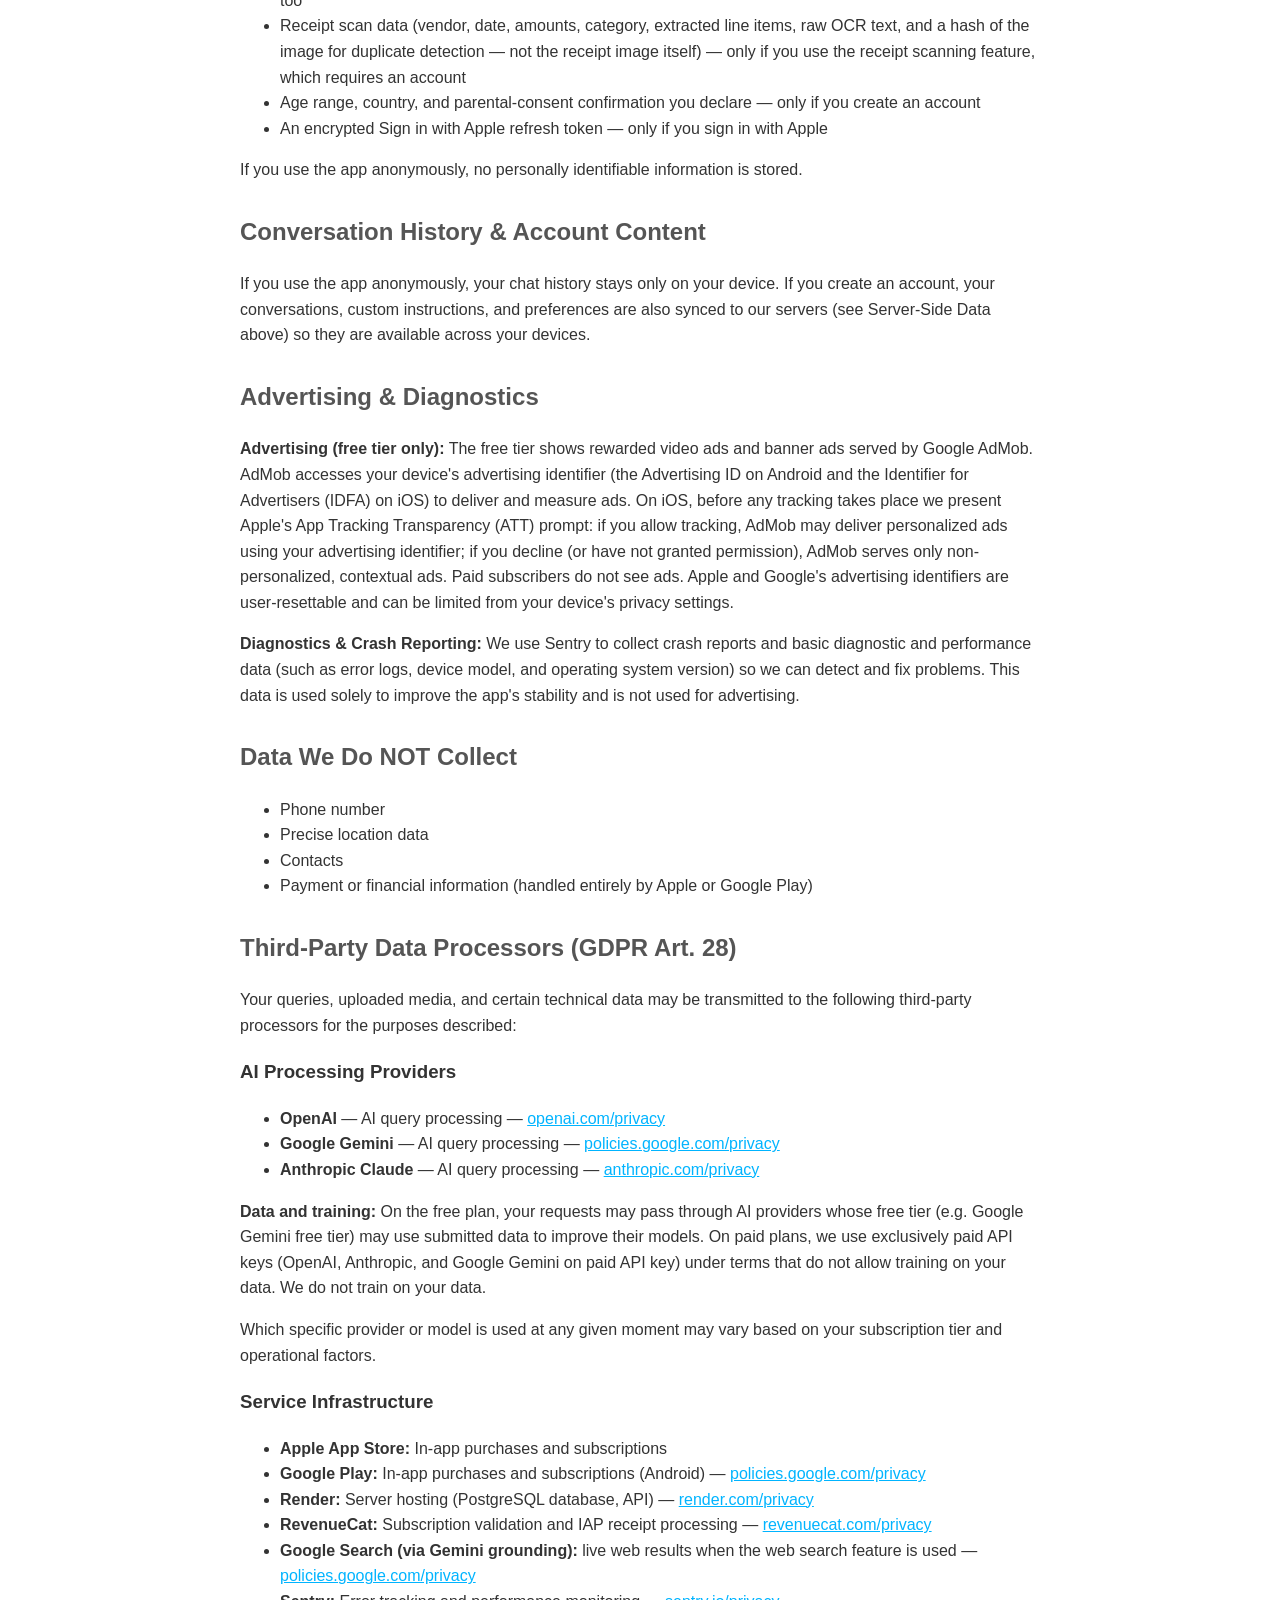
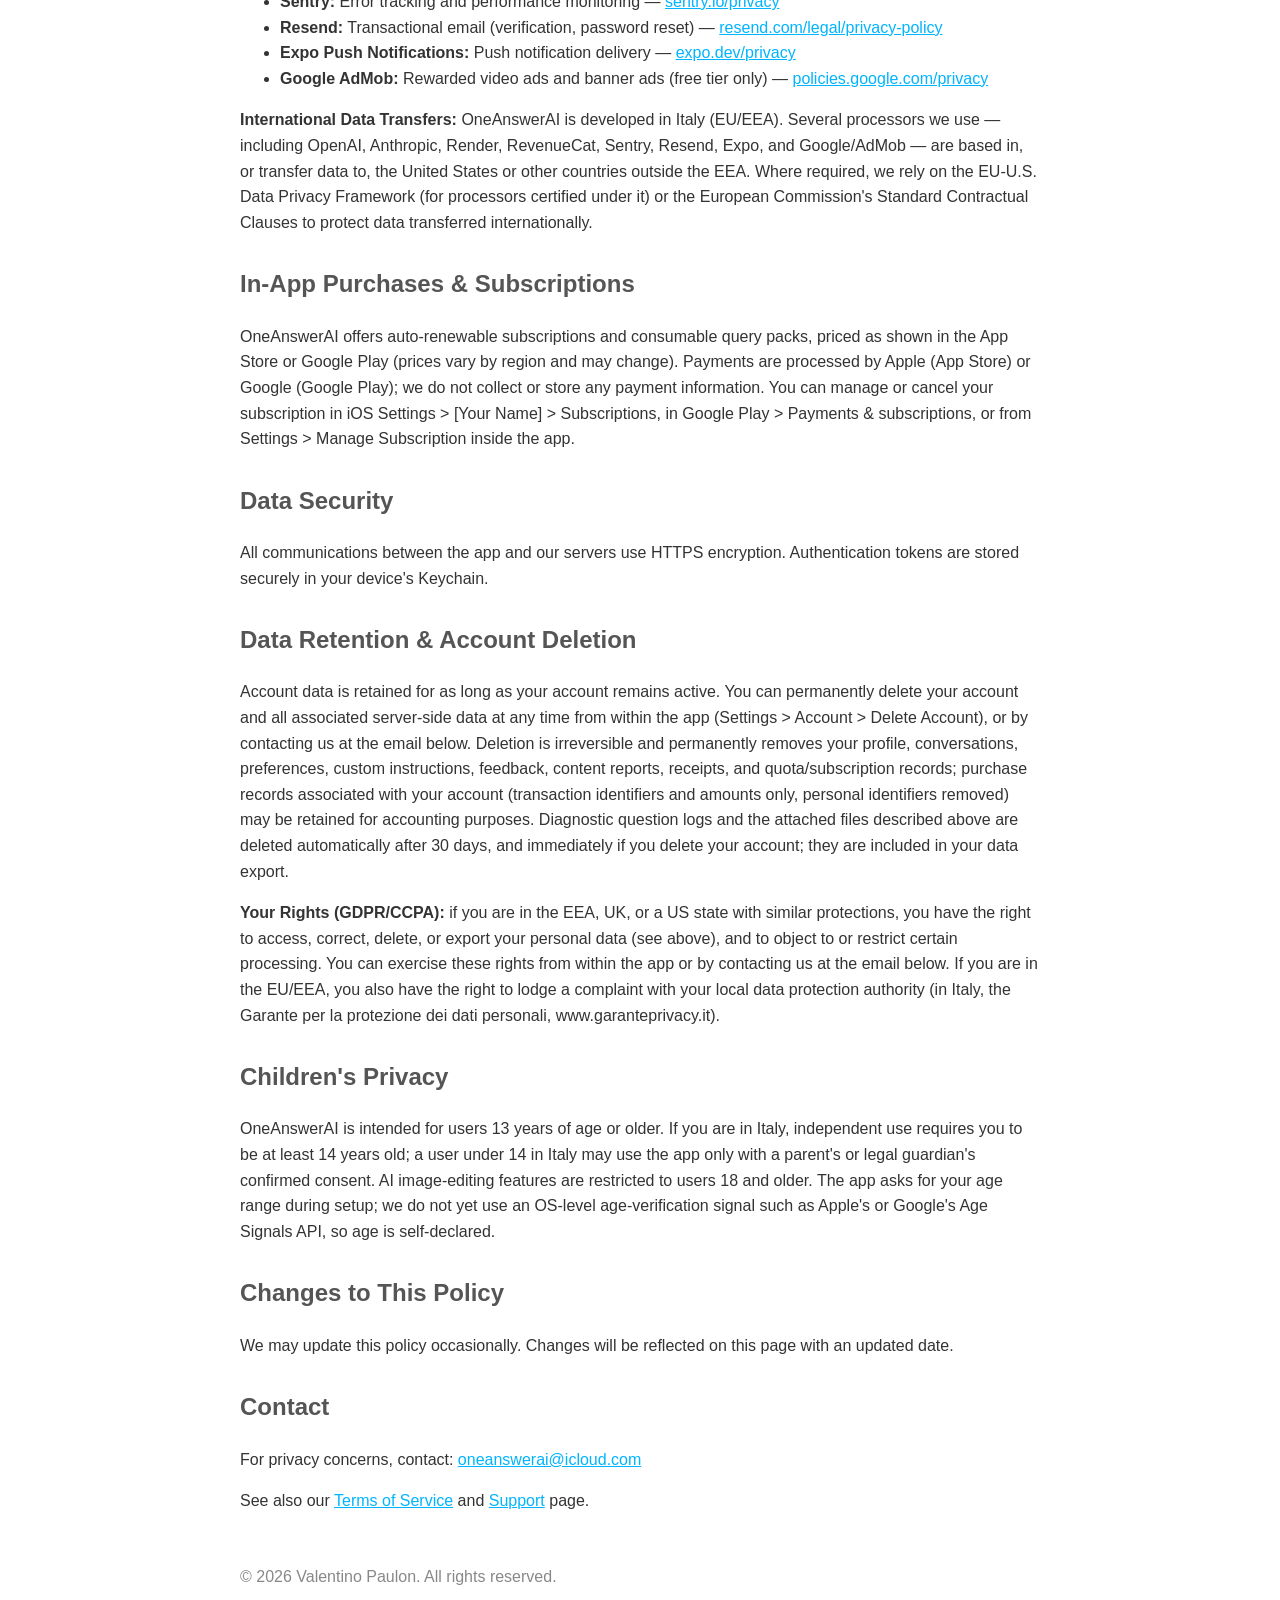
==== commit f397b38f: "legal: disclose the 30-day diagnostic log of questions, answers and attached files Questions, answer" ====
--- a/index.html
+++ b/index.html
@@ -21,7 +21,7 @@
 </head>
 <body>
     <h1>OneAnswerAI - Privacy Policy</h1>
-    <p class="updated">Last updated: September 24, 2026</p>
+    <p class="updated">Last updated: September 27, 2026</p>
     <p><strong>Developer:</strong> Valentino Paulon</p>
 
     <h2>Overview</h2>
@@ -33,8 +33,8 @@
     <h2>Data We Collect</h2>
     <p><strong>Device Identifier:</strong> your device generates a random UUID (via the OS's secure random generator — not a hash derived from any personal identifier) for authentication and quota tracking. If you create an account, this identifier is linked to it. If you make a purchase or watch a rewarded ad, it (or your account identifier) is shared with RevenueCat and Google AdMob to validate purchases and deliver ads. You can use OneAnswerAI anonymously with this identifier alone.</p>
     <p><strong>Account Data (optional):</strong> If you choose to create an account, we collect and store your email address, an optional display name, and either a securely hashed password or, for social sign-in, an identifier provided by Apple or Google. Account data is used for authentication, account recovery, cross-device sync, and transactional emails (such as email verification and password reset). Creating an account is optional — the app is fully usable in anonymous mode.</p>
-    <p><strong>Query Text:</strong> Your questions are sent to third-party AI providers for processing. The responses may be fused into a single optimized answer. Queries are not permanently stored on our servers beyond cost/usage logging; if you have an account, your full conversations (titles and messages) are synced to our servers for cross-device access.</p>
-    <p><strong>Media Files:</strong> PDF documents and images you submit are sent temporarily to AI providers for analysis. These files are not persisted on our servers and are discarded after processing.</p>
+    <p><strong>Query Text:</strong> Your questions are sent to third-party AI providers for processing. The responses may be fused into a single optimized answer. To detect and fix problems, we keep a diagnostic log of each question and of the answer we returned (the text, whether it succeeded, the language, the app version and which AI models answered) for 30 days, after which it is deleted automatically. We keep it on the basis of our legitimate interest in keeping the service working; only the developer can access it, and it is never used for advertising or to train AI models. If you have an account, your full conversations (titles and messages) are also synced to our servers for cross-device access.</p>
+    <p><strong>Media Files:</strong> PDF documents and images you submit are sent to AI providers for analysis. For the same diagnostic purpose we keep a copy in private, access-restricted storage for 30 days, then delete it automatically. We never keep images or documents sent by users who declared an age between 13 and 17.</p>
 
     <h2>Server-Side Data</h2>
     <p>To manage quotas and subscriptions, we store the following data on our server (PostgreSQL hosted on Render):</p>
@@ -103,7 +103,7 @@
     <p>All communications between the app and our servers use HTTPS encryption. Authentication tokens are stored securely in your device's Keychain.</p>
 
     <h2>Data Retention &amp; Account Deletion</h2>
-    <p>Account data is retained for as long as your account remains active. You can permanently delete your account and all associated server-side data at any time from within the app (Settings &gt; Account &gt; Delete Account), or by contacting us at the email below. Deletion is irreversible and permanently removes your profile, conversations, preferences, custom instructions, feedback, content reports, receipts, and quota/subscription records; purchase records associated with your account (transaction identifiers and amounts only, personal identifiers removed) may be retained for accounting purposes.</p>
+    <p>Account data is retained for as long as your account remains active. You can permanently delete your account and all associated server-side data at any time from within the app (Settings &gt; Account &gt; Delete Account), or by contacting us at the email below. Deletion is irreversible and permanently removes your profile, conversations, preferences, custom instructions, feedback, content reports, receipts, and quota/subscription records; purchase records associated with your account (transaction identifiers and amounts only, personal identifiers removed) may be retained for accounting purposes. Diagnostic question logs and the attached files described above are deleted automatically after 30 days, and immediately if you delete your account; they are included in your data export.</p>
     <p><strong>Your Rights (GDPR/CCPA):</strong> if you are in the EEA, UK, or a US state with similar protections, you have the right to access, correct, delete, or export your personal data (see above), and to object to or restrict certain processing. You can exercise these rights from within the app or by contacting us at the email below. If you are in the EU/EEA, you also have the right to lodge a complaint with your local data protection authority (in Italy, the Garante per la protezione dei dati personali, www.garanteprivacy.it).</p>
 
     <h2>Children's Privacy</h2>
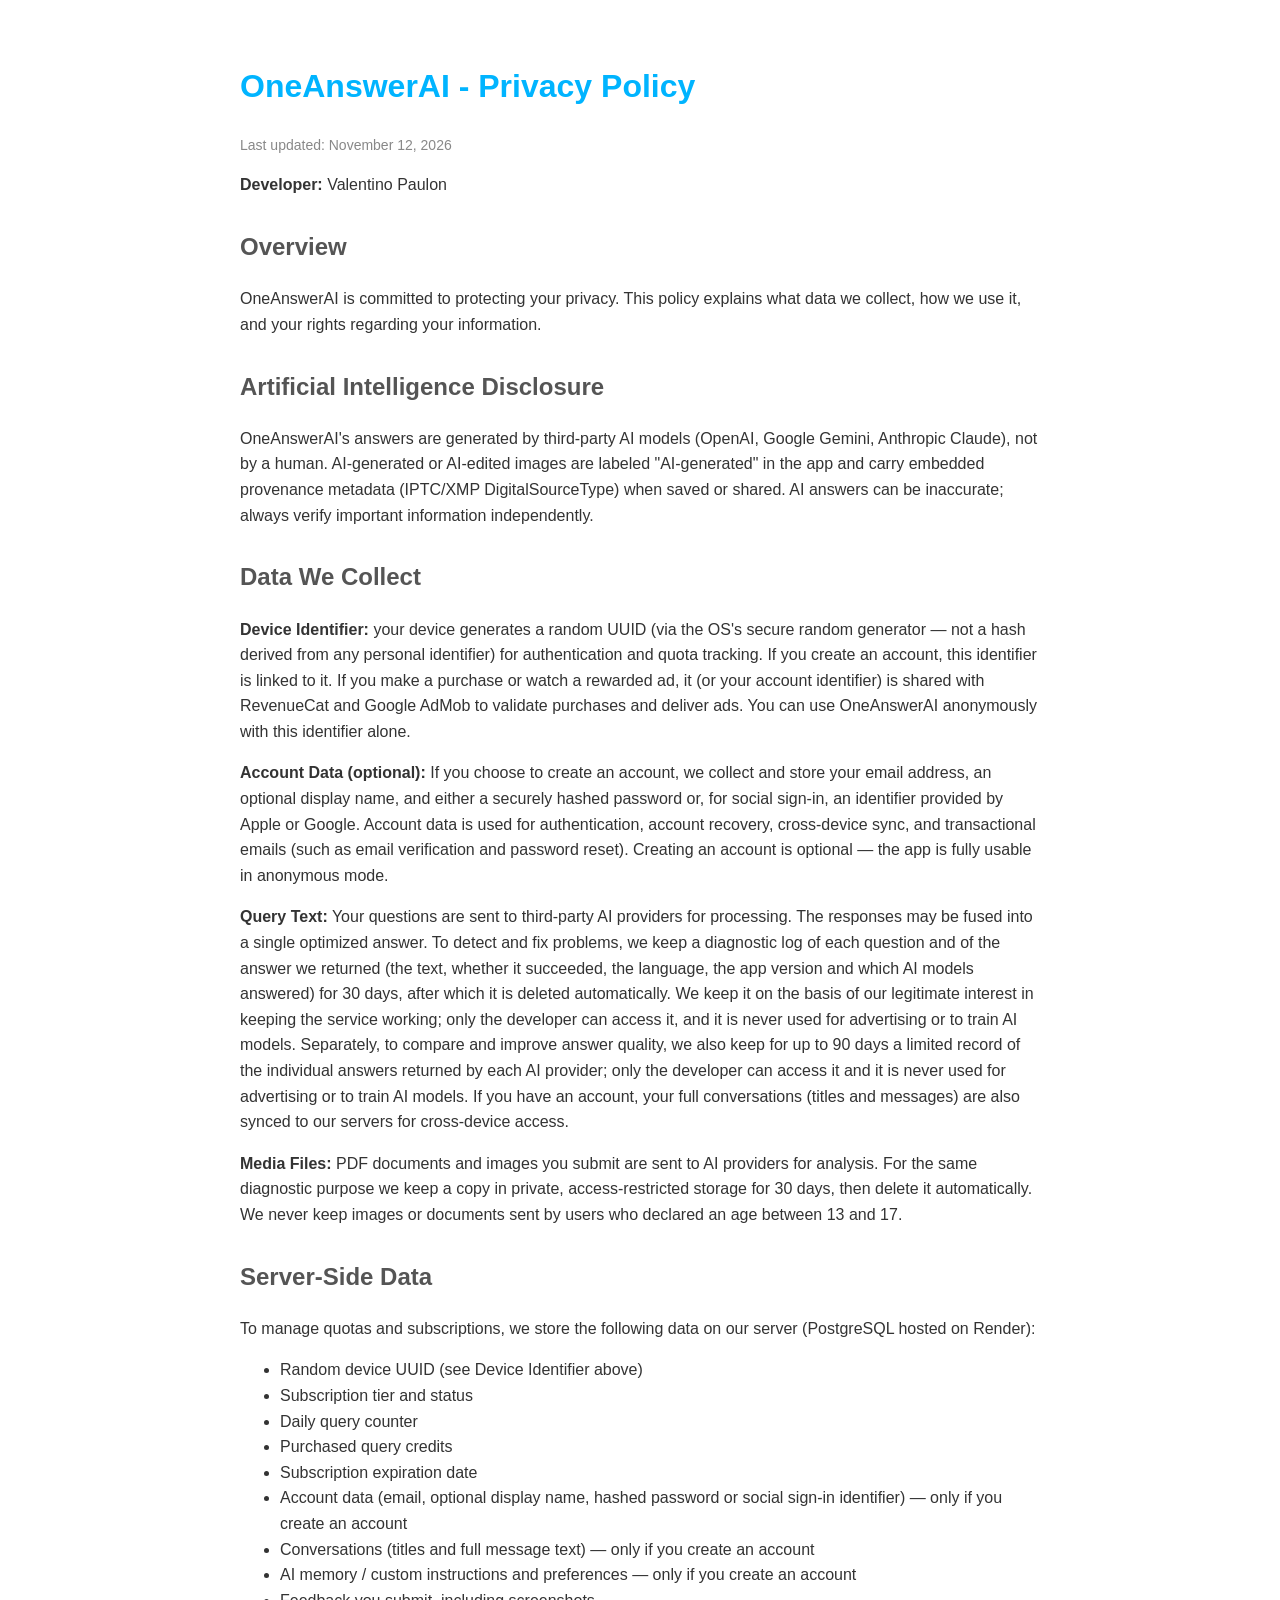
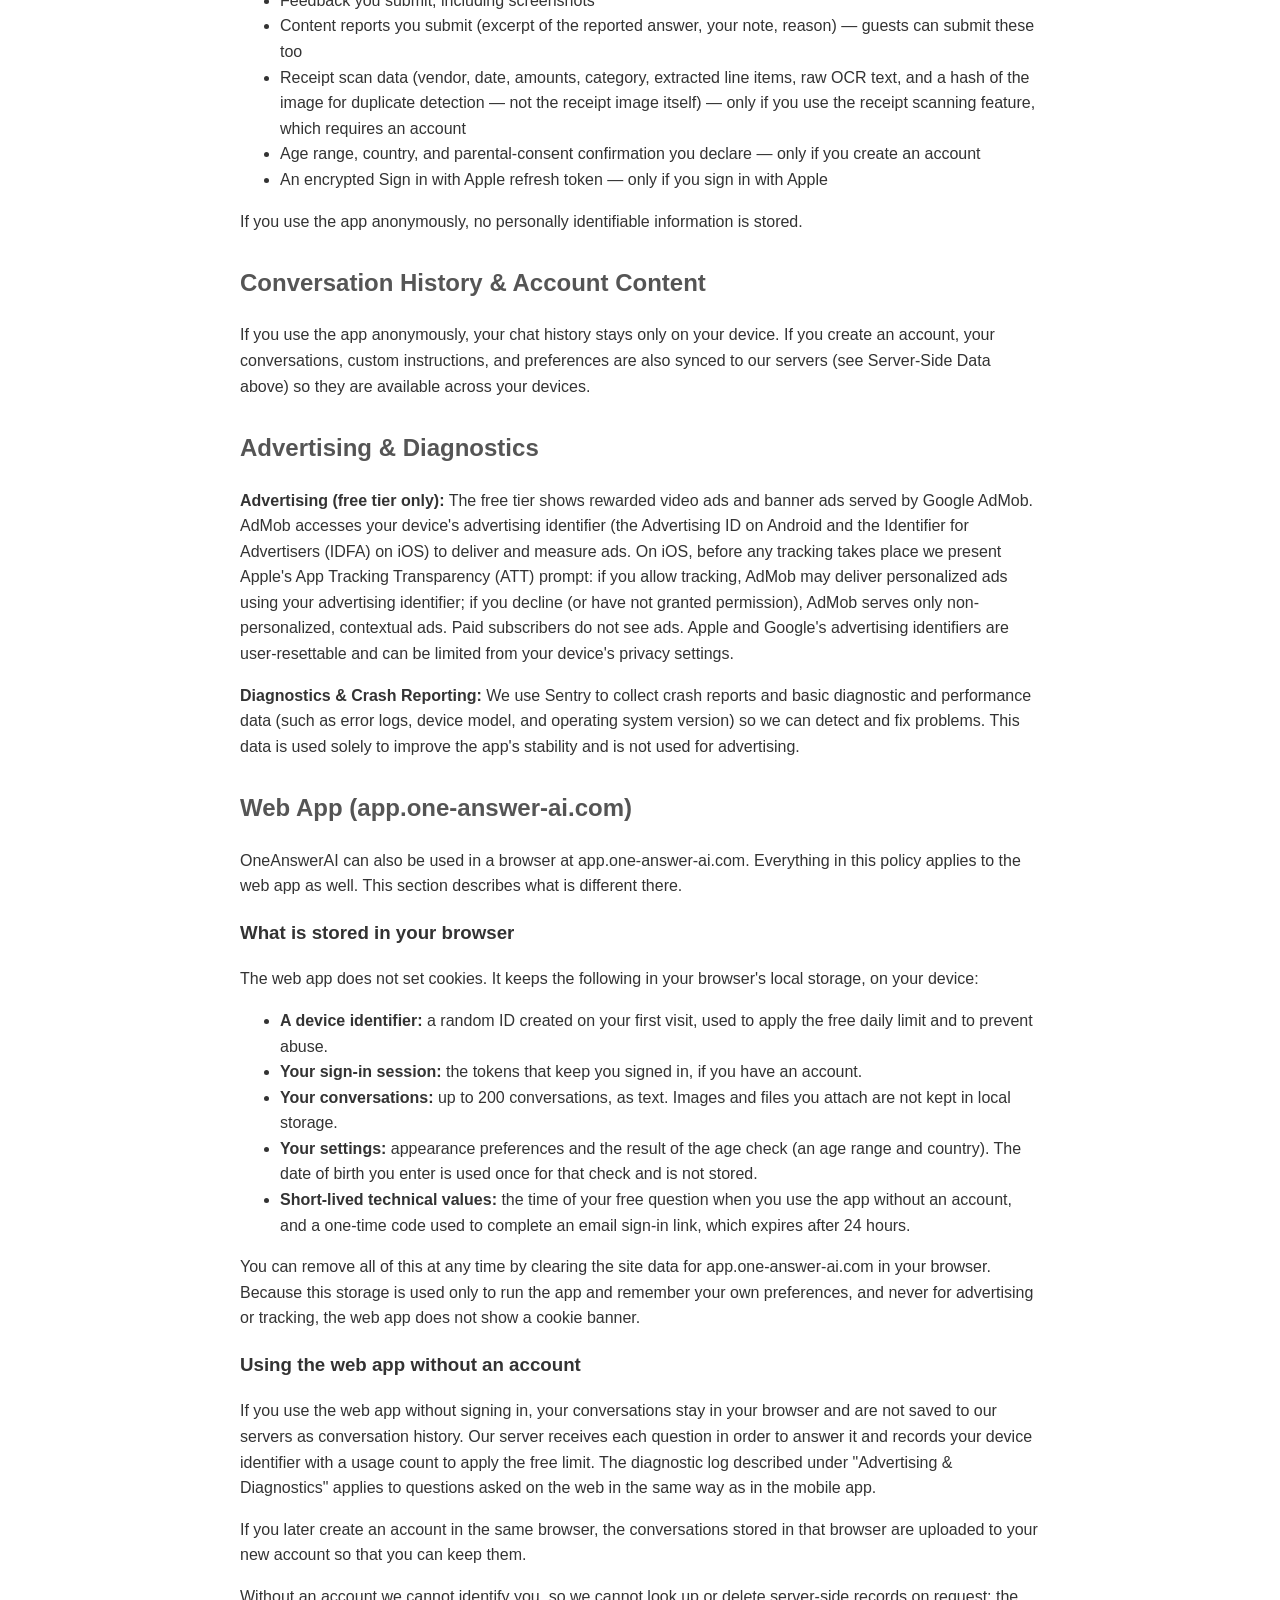
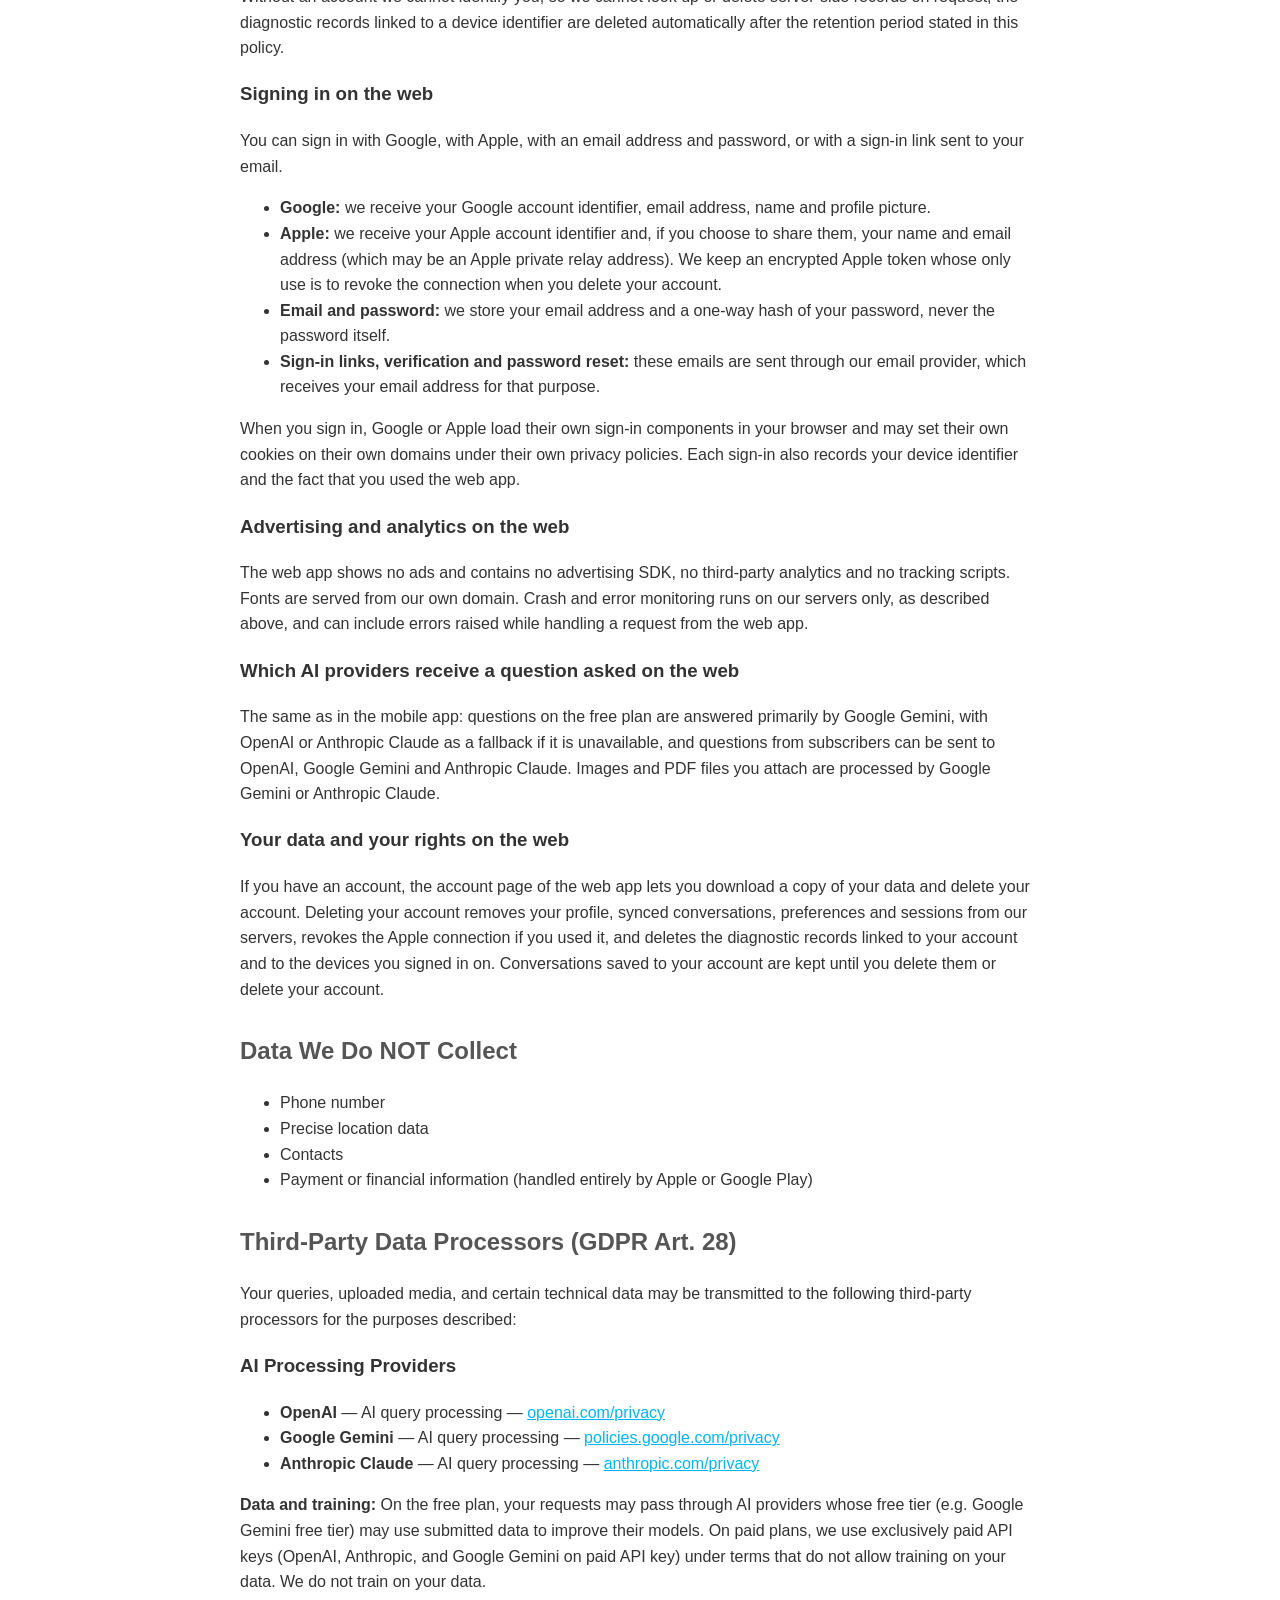
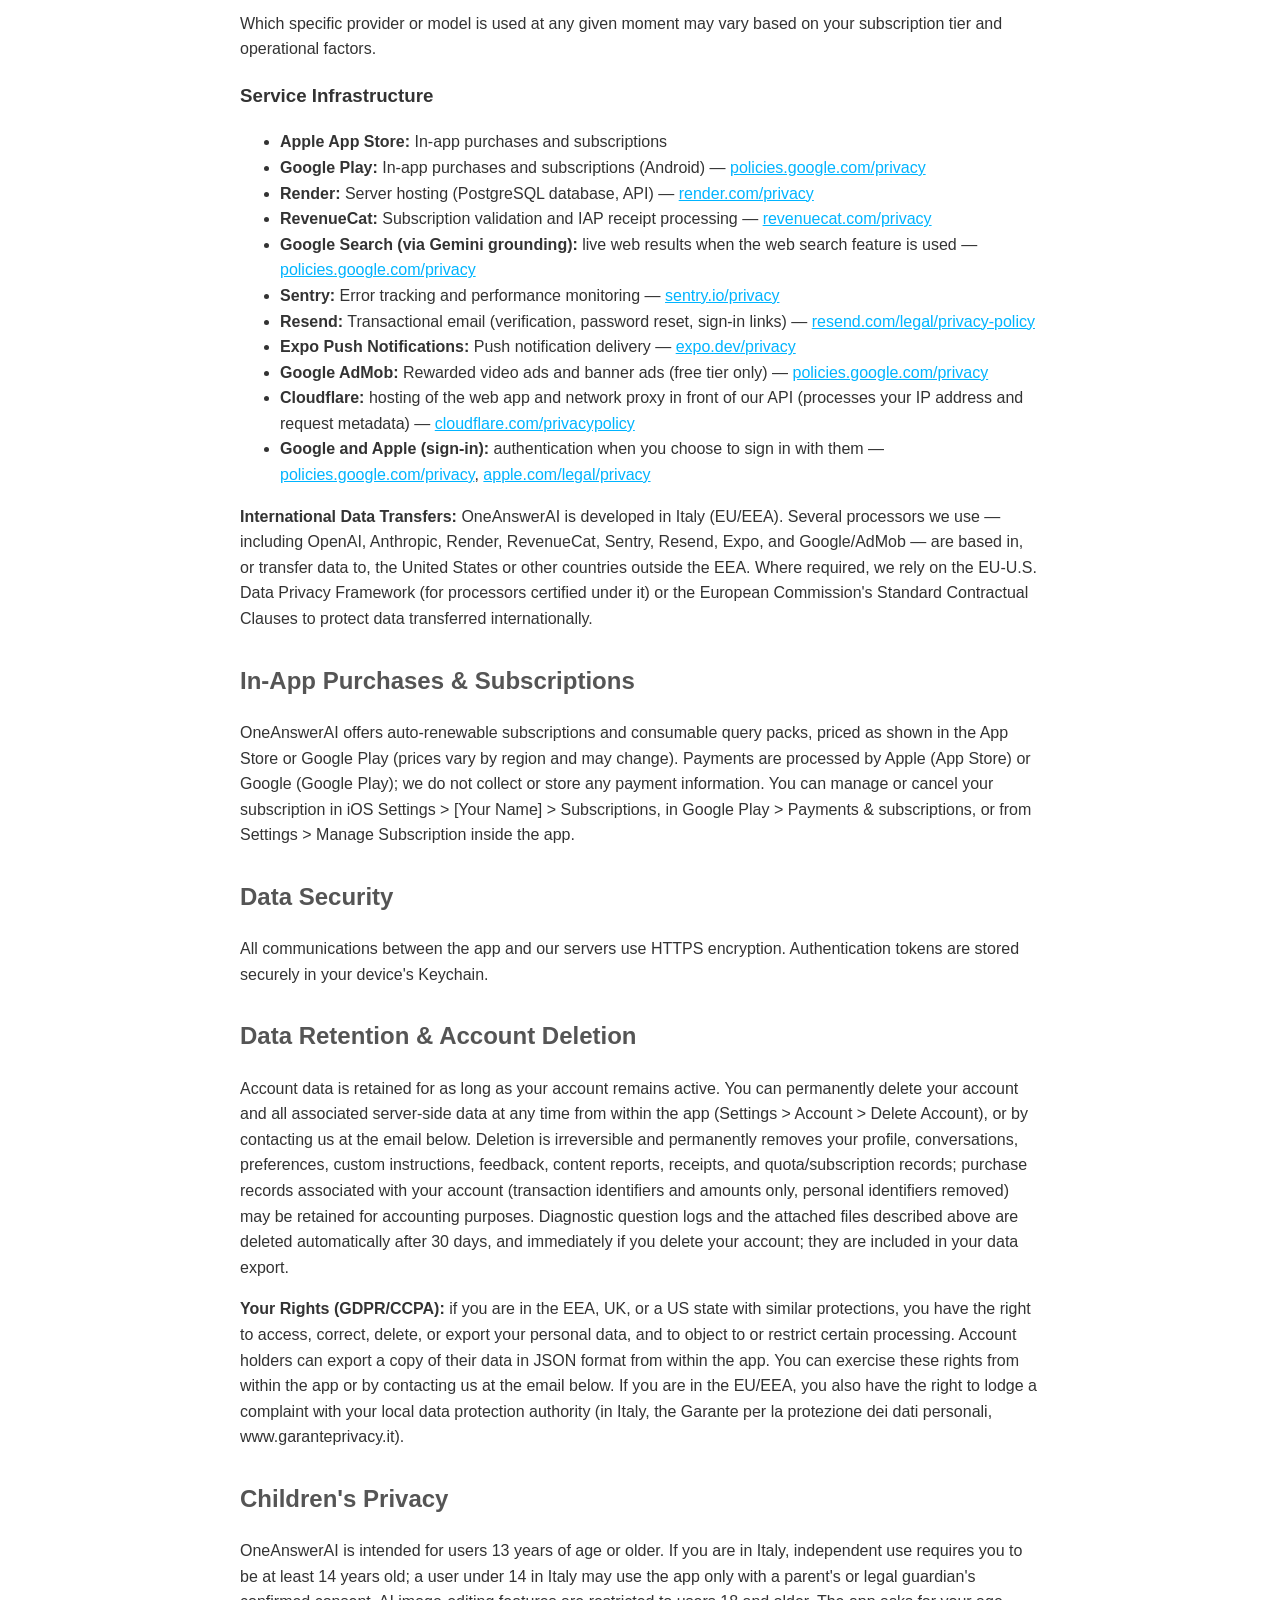
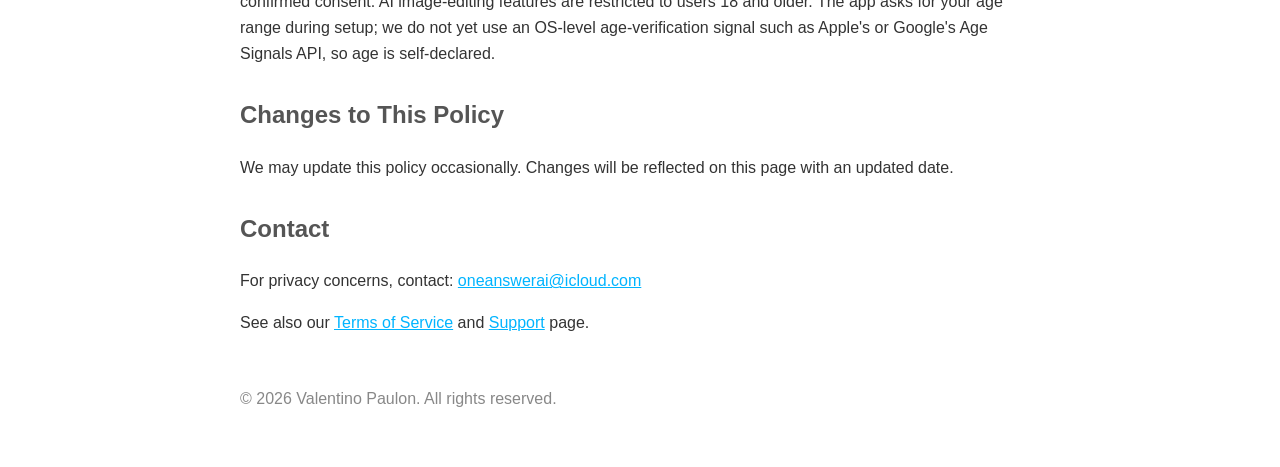
==== commit 164f62d6: "legal: web app section, 30-day media copy and 90-day answer record in FAQ, weekly plan closed to new" ====
--- a/index.html
+++ b/index.html
@@ -21,7 +21,7 @@
 </head>
 <body>
     <h1>OneAnswerAI - Privacy Policy</h1>
-    <p class="updated">Last updated: September 27, 2026</p>
+    <p class="updated">Last updated: November 12, 2026</p>
     <p><strong>Developer:</strong> Valentino Paulon</p>
 
     <h2>Overview</h2>
@@ -33,7 +33,7 @@
     <h2>Data We Collect</h2>
     <p><strong>Device Identifier:</strong> your device generates a random UUID (via the OS's secure random generator — not a hash derived from any personal identifier) for authentication and quota tracking. If you create an account, this identifier is linked to it. If you make a purchase or watch a rewarded ad, it (or your account identifier) is shared with RevenueCat and Google AdMob to validate purchases and deliver ads. You can use OneAnswerAI anonymously with this identifier alone.</p>
     <p><strong>Account Data (optional):</strong> If you choose to create an account, we collect and store your email address, an optional display name, and either a securely hashed password or, for social sign-in, an identifier provided by Apple or Google. Account data is used for authentication, account recovery, cross-device sync, and transactional emails (such as email verification and password reset). Creating an account is optional — the app is fully usable in anonymous mode.</p>
-    <p><strong>Query Text:</strong> Your questions are sent to third-party AI providers for processing. The responses may be fused into a single optimized answer. To detect and fix problems, we keep a diagnostic log of each question and of the answer we returned (the text, whether it succeeded, the language, the app version and which AI models answered) for 30 days, after which it is deleted automatically. We keep it on the basis of our legitimate interest in keeping the service working; only the developer can access it, and it is never used for advertising or to train AI models. If you have an account, your full conversations (titles and messages) are also synced to our servers for cross-device access.</p>
+    <p><strong>Query Text:</strong> Your questions are sent to third-party AI providers for processing. The responses may be fused into a single optimized answer. To detect and fix problems, we keep a diagnostic log of each question and of the answer we returned (the text, whether it succeeded, the language, the app version and which AI models answered) for 30 days, after which it is deleted automatically. We keep it on the basis of our legitimate interest in keeping the service working; only the developer can access it, and it is never used for advertising or to train AI models. Separately, to compare and improve answer quality, we also keep for up to 90 days a limited record of the individual answers returned by each AI provider; only the developer can access it and it is never used for advertising or to train AI models. If you have an account, your full conversations (titles and messages) are also synced to our servers for cross-device access.</p>
     <p><strong>Media Files:</strong> PDF documents and images you submit are sent to AI providers for analysis. For the same diagnostic purpose we keep a copy in private, access-restricted storage for 30 days, then delete it automatically. We never keep images or documents sent by users who declared an age between 13 and 17.</p>
 
     <h2>Server-Side Data</h2>
@@ -61,6 +61,44 @@
     <h2>Advertising &amp; Diagnostics</h2>
     <p><strong>Advertising (free tier only):</strong> The free tier shows rewarded video ads and banner ads served by Google AdMob. AdMob accesses your device's advertising identifier (the Advertising ID on Android and the Identifier for Advertisers (IDFA) on iOS) to deliver and measure ads. On iOS, before any tracking takes place we present Apple's App Tracking Transparency (ATT) prompt: if you allow tracking, AdMob may deliver personalized ads using your advertising identifier; if you decline (or have not granted permission), AdMob serves only non-personalized, contextual ads. Paid subscribers do not see ads. Apple and Google's advertising identifiers are user-resettable and can be limited from your device's privacy settings.</p>
     <p><strong>Diagnostics &amp; Crash Reporting:</strong> We use Sentry to collect crash reports and basic diagnostic and performance data (such as error logs, device model, and operating system version) so we can detect and fix problems. This data is used solely to improve the app's stability and is not used for advertising.</p>
+
+    <h2>Web App (app.one-answer-ai.com)</h2>
+    <p>OneAnswerAI can also be used in a browser at app.one-answer-ai.com. Everything in this policy applies to the web app as well. This section describes what is different there.</p>
+
+    <h3>What is stored in your browser</h3>
+    <p>The web app does not set cookies. It keeps the following in your browser's local storage, on your device:</p>
+    <ul>
+      <li><strong>A device identifier:</strong> a random ID created on your first visit, used to apply the free daily limit and to prevent abuse.</li>
+      <li><strong>Your sign-in session:</strong> the tokens that keep you signed in, if you have an account.</li>
+      <li><strong>Your conversations:</strong> up to 200 conversations, as text. Images and files you attach are not kept in local storage.</li>
+      <li><strong>Your settings:</strong> appearance preferences and the result of the age check (an age range and country). The date of birth you enter is used once for that check and is not stored.</li>
+      <li><strong>Short-lived technical values:</strong> the time of your free question when you use the app without an account, and a one-time code used to complete an email sign-in link, which expires after 24 hours.</li>
+    </ul>
+    <p>You can remove all of this at any time by clearing the site data for app.one-answer-ai.com in your browser. Because this storage is used only to run the app and remember your own preferences, and never for advertising or tracking, the web app does not show a cookie banner.</p>
+
+    <h3>Using the web app without an account</h3>
+    <p>If you use the web app without signing in, your conversations stay in your browser and are not saved to our servers as conversation history. Our server receives each question in order to answer it and records your device identifier with a usage count to apply the free limit. The diagnostic log described under "Advertising &amp; Diagnostics" applies to questions asked on the web in the same way as in the mobile app.</p>
+    <p>If you later create an account in the same browser, the conversations stored in that browser are uploaded to your new account so that you can keep them.</p>
+    <p>Without an account we cannot identify you, so we cannot look up or delete server-side records on request; the diagnostic records linked to a device identifier are deleted automatically after the retention period stated in this policy.</p>
+
+    <h3>Signing in on the web</h3>
+    <p>You can sign in with Google, with Apple, with an email address and password, or with a sign-in link sent to your email.</p>
+    <ul>
+      <li><strong>Google:</strong> we receive your Google account identifier, email address, name and profile picture.</li>
+      <li><strong>Apple:</strong> we receive your Apple account identifier and, if you choose to share them, your name and email address (which may be an Apple private relay address). We keep an encrypted Apple token whose only use is to revoke the connection when you delete your account.</li>
+      <li><strong>Email and password:</strong> we store your email address and a one-way hash of your password, never the password itself.</li>
+      <li><strong>Sign-in links, verification and password reset:</strong> these emails are sent through our email provider, which receives your email address for that purpose.</li>
+    </ul>
+    <p>When you sign in, Google or Apple load their own sign-in components in your browser and may set their own cookies on their own domains under their own privacy policies. Each sign-in also records your device identifier and the fact that you used the web app.</p>
+
+    <h3>Advertising and analytics on the web</h3>
+    <p>The web app shows no ads and contains no advertising SDK, no third-party analytics and no tracking scripts. Fonts are served from our own domain. Crash and error monitoring runs on our servers only, as described above, and can include errors raised while handling a request from the web app.</p>
+
+    <h3>Which AI providers receive a question asked on the web</h3>
+    <p>The same as in the mobile app: questions on the free plan are answered primarily by Google Gemini, with OpenAI or Anthropic Claude as a fallback if it is unavailable, and questions from subscribers can be sent to OpenAI, Google Gemini and Anthropic Claude. Images and PDF files you attach are processed by Google Gemini or Anthropic Claude.</p>
+
+    <h3>Your data and your rights on the web</h3>
+    <p>If you have an account, the account page of the web app lets you download a copy of your data and delete your account. Deleting your account removes your profile, synced conversations, preferences and sessions from our servers, revokes the Apple connection if you used it, and deletes the diagnostic records linked to your account and to the devices you signed in on. Conversations saved to your account are kept until you delete them or delete your account.</p>
 
     <h2>Data We Do NOT Collect</h2>
     <ul>
@@ -90,9 +128,11 @@
         <li><strong>RevenueCat:</strong> Subscription validation and IAP receipt processing — <a href="https://www.revenuecat.com/privacy/" target="_blank" rel="noopener">revenuecat.com/privacy</a></li>
         <li><strong>Google Search (via Gemini grounding):</strong> live web results when the web search feature is used — <a href="https://policies.google.com/privacy" target="_blank" rel="noopener">policies.google.com/privacy</a></li>
         <li><strong>Sentry:</strong> Error tracking and performance monitoring — <a href="https://sentry.io/privacy/" target="_blank" rel="noopener">sentry.io/privacy</a></li>
-        <li><strong>Resend:</strong> Transactional email (verification, password reset) — <a href="https://resend.com/legal/privacy-policy" target="_blank" rel="noopener">resend.com/legal/privacy-policy</a></li>
+        <li><strong>Resend:</strong> Transactional email (verification, password reset, sign-in links) — <a href="https://resend.com/legal/privacy-policy" target="_blank" rel="noopener">resend.com/legal/privacy-policy</a></li>
         <li><strong>Expo Push Notifications:</strong> Push notification delivery — <a href="https://expo.dev/privacy" target="_blank" rel="noopener">expo.dev/privacy</a></li>
         <li><strong>Google AdMob:</strong> Rewarded video ads and banner ads (free tier only) — <a href="https://policies.google.com/privacy" target="_blank" rel="noopener">policies.google.com/privacy</a></li>
+        <li><strong>Cloudflare:</strong> hosting of the web app and network proxy in front of our API (processes your IP address and request metadata) — <a href="https://www.cloudflare.com/privacypolicy/" target="_blank" rel="noopener">cloudflare.com/privacypolicy</a></li>
+        <li><strong>Google and Apple (sign-in):</strong> authentication when you choose to sign in with them — <a href="https://policies.google.com/privacy" target="_blank" rel="noopener">policies.google.com/privacy</a>, <a href="https://www.apple.com/legal/privacy/" target="_blank" rel="noopener">apple.com/legal/privacy</a></li>
     </ul>
     <p><strong>International Data Transfers:</strong> OneAnswerAI is developed in Italy (EU/EEA). Several processors we use — including OpenAI, Anthropic, Render, RevenueCat, Sentry, Resend, Expo, and Google/AdMob — are based in, or transfer data to, the United States or other countries outside the EEA. Where required, we rely on the EU-U.S. Data Privacy Framework (for processors certified under it) or the European Commission's Standard Contractual Clauses to protect data transferred internationally.</p>
 
@@ -104,7 +144,7 @@
 
     <h2>Data Retention &amp; Account Deletion</h2>
     <p>Account data is retained for as long as your account remains active. You can permanently delete your account and all associated server-side data at any time from within the app (Settings &gt; Account &gt; Delete Account), or by contacting us at the email below. Deletion is irreversible and permanently removes your profile, conversations, preferences, custom instructions, feedback, content reports, receipts, and quota/subscription records; purchase records associated with your account (transaction identifiers and amounts only, personal identifiers removed) may be retained for accounting purposes. Diagnostic question logs and the attached files described above are deleted automatically after 30 days, and immediately if you delete your account; they are included in your data export.</p>
-    <p><strong>Your Rights (GDPR/CCPA):</strong> if you are in the EEA, UK, or a US state with similar protections, you have the right to access, correct, delete, or export your personal data (see above), and to object to or restrict certain processing. You can exercise these rights from within the app or by contacting us at the email below. If you are in the EU/EEA, you also have the right to lodge a complaint with your local data protection authority (in Italy, the Garante per la protezione dei dati personali, www.garanteprivacy.it).</p>
+    <p><strong>Your Rights (GDPR/CCPA):</strong> if you are in the EEA, UK, or a US state with similar protections, you have the right to access, correct, delete, or export your personal data, and to object to or restrict certain processing. Account holders can export a copy of their data in JSON format from within the app. You can exercise these rights from within the app or by contacting us at the email below. If you are in the EU/EEA, you also have the right to lodge a complaint with your local data protection authority (in Italy, the Garante per la protezione dei dati personali, www.garanteprivacy.it).</p>
 
     <h2>Children's Privacy</h2>
     <p>OneAnswerAI is intended for users 13 years of age or older. If you are in Italy, independent use requires you to be at least 14 years old; a user under 14 in Italy may use the app only with a parent's or legal guardian's confirmed consent. AI image-editing features are restricted to users 18 and older. The app asks for your age range during setup; we do not yet use an OS-level age-verification signal such as Apple's or Google's Age Signals API, so age is self-declared.</p>
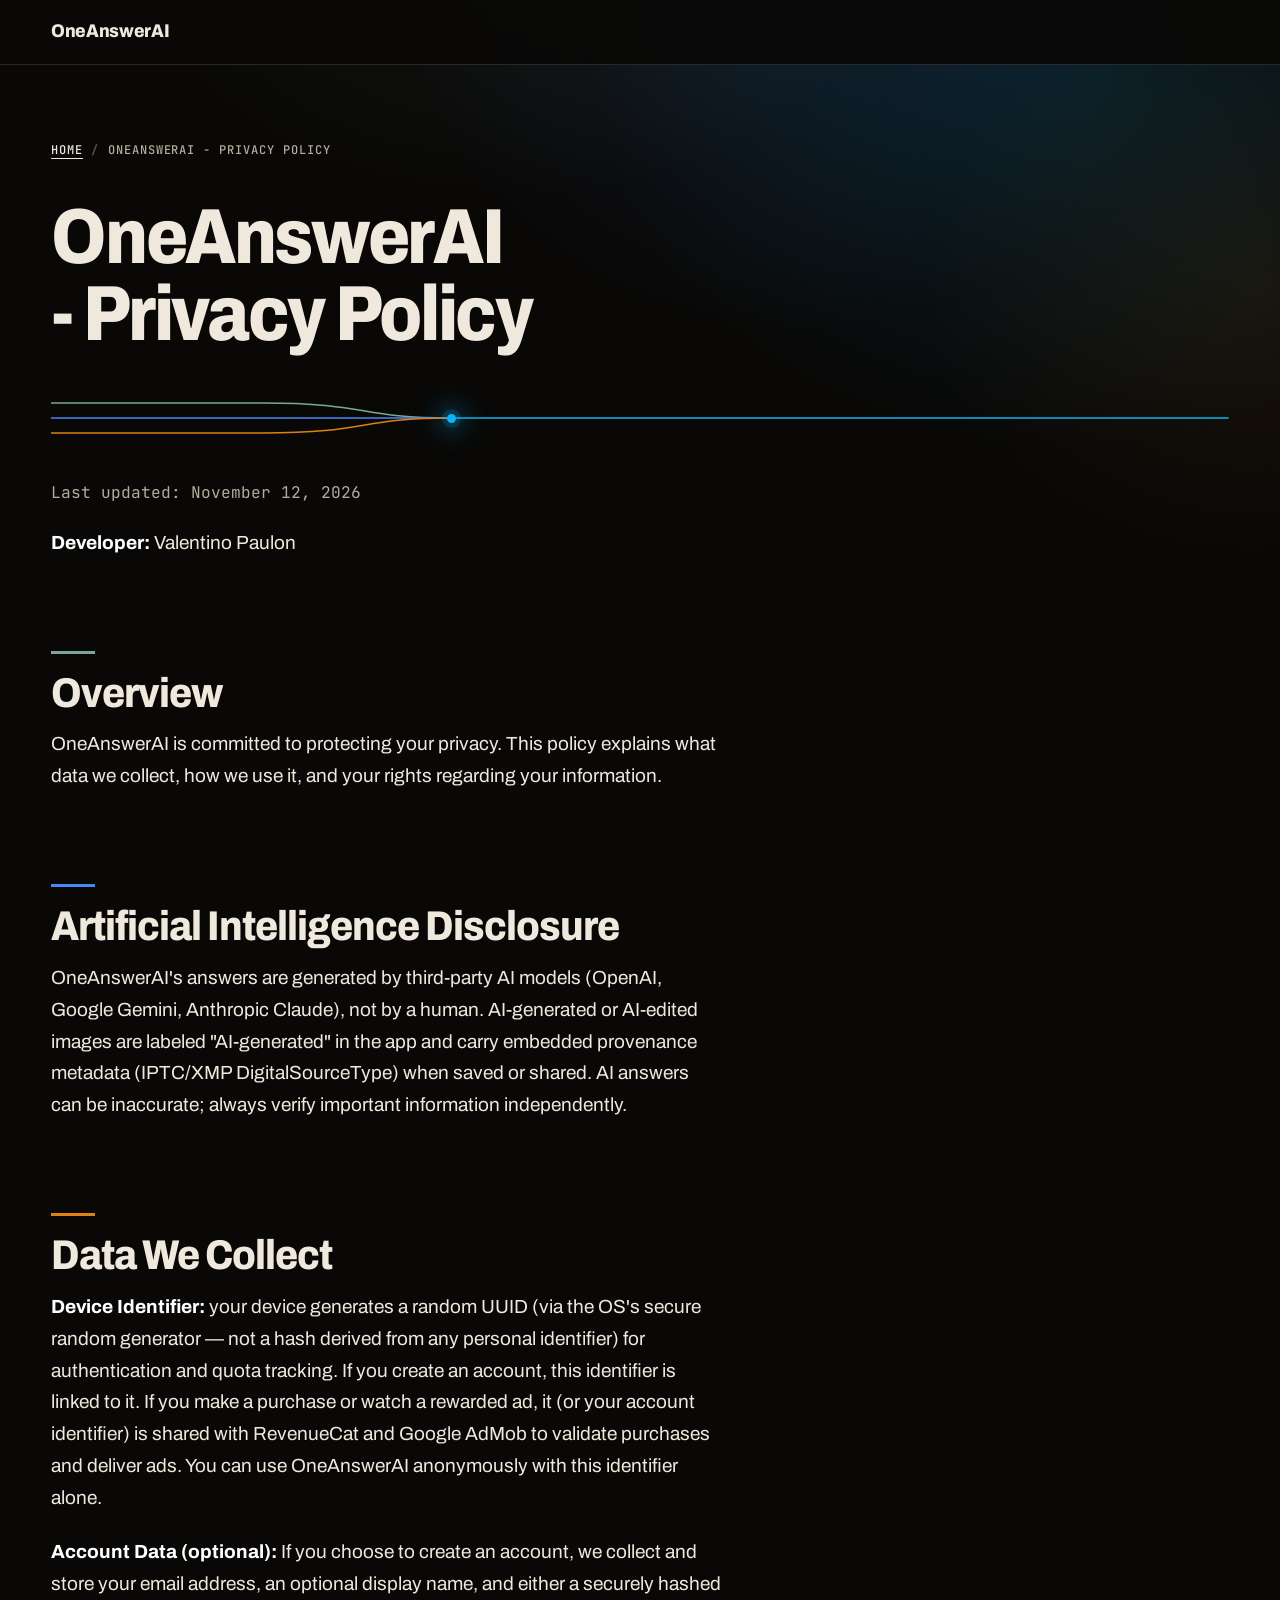
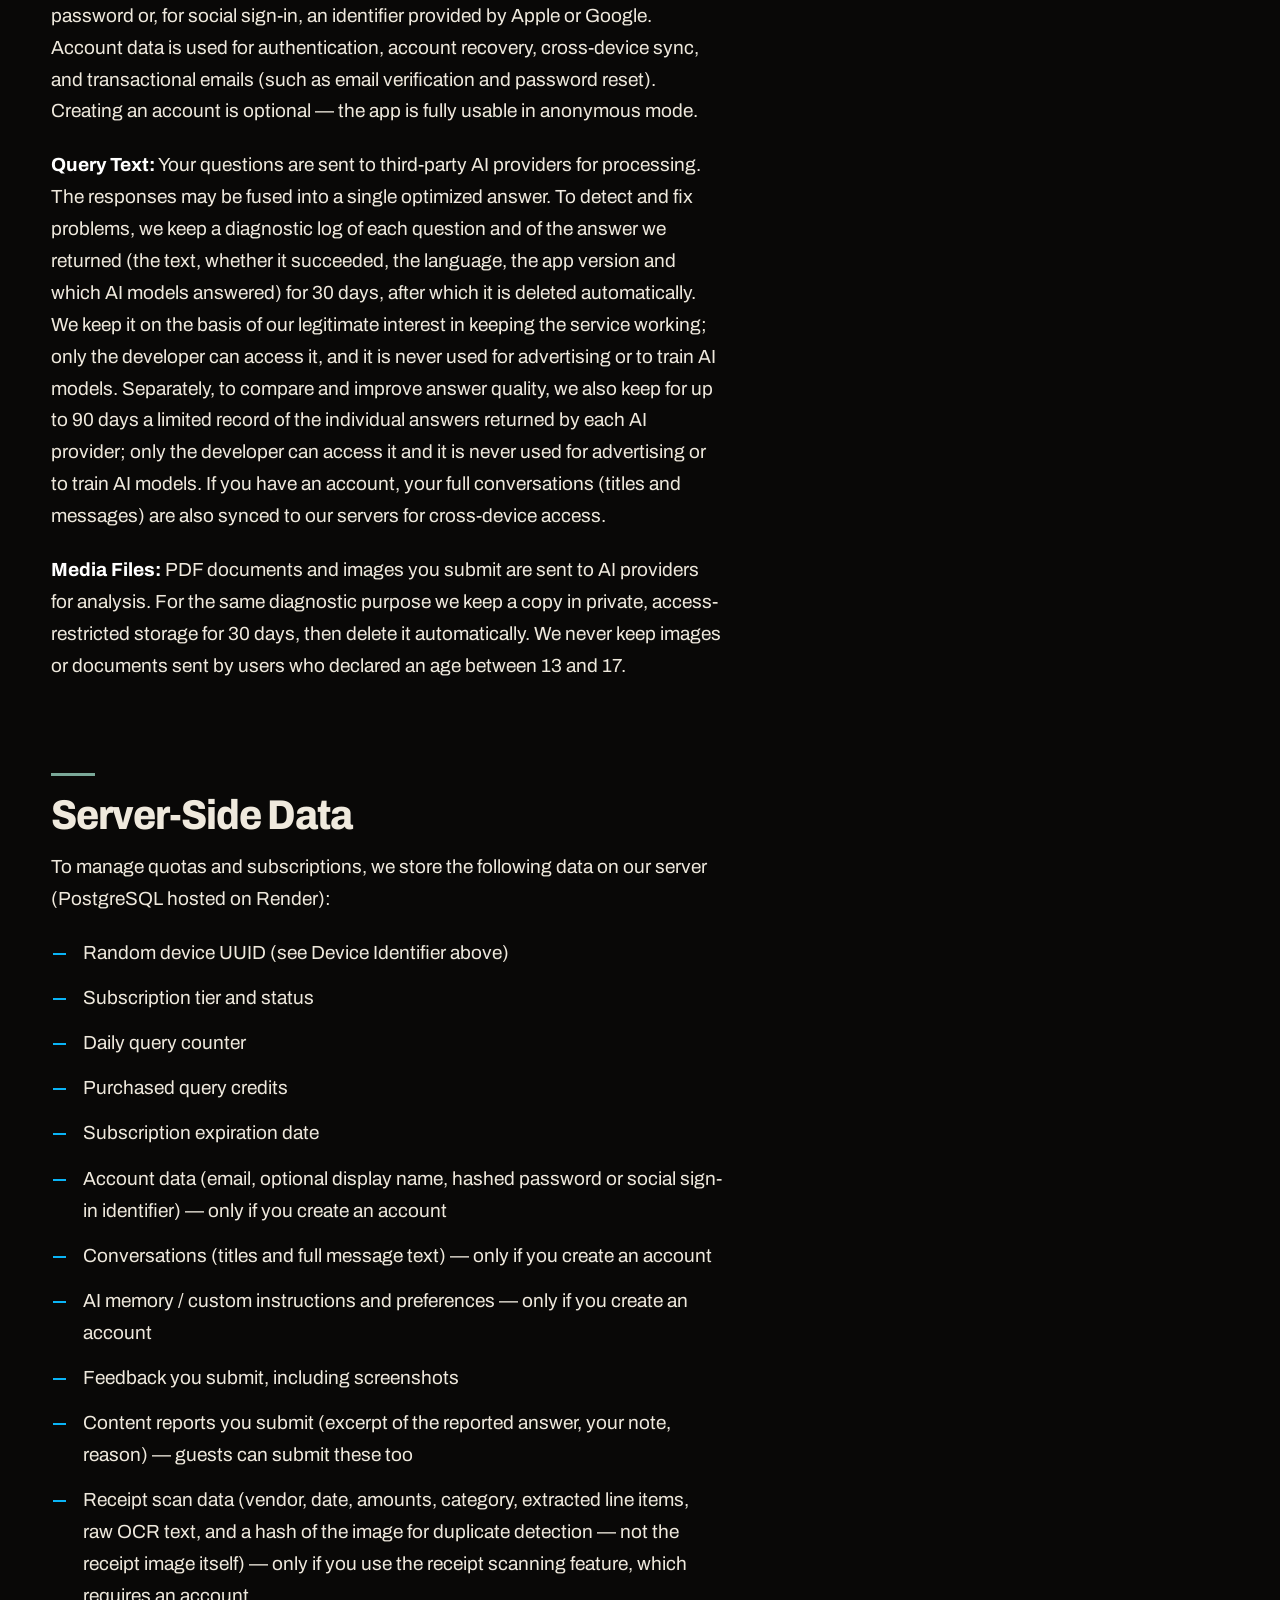
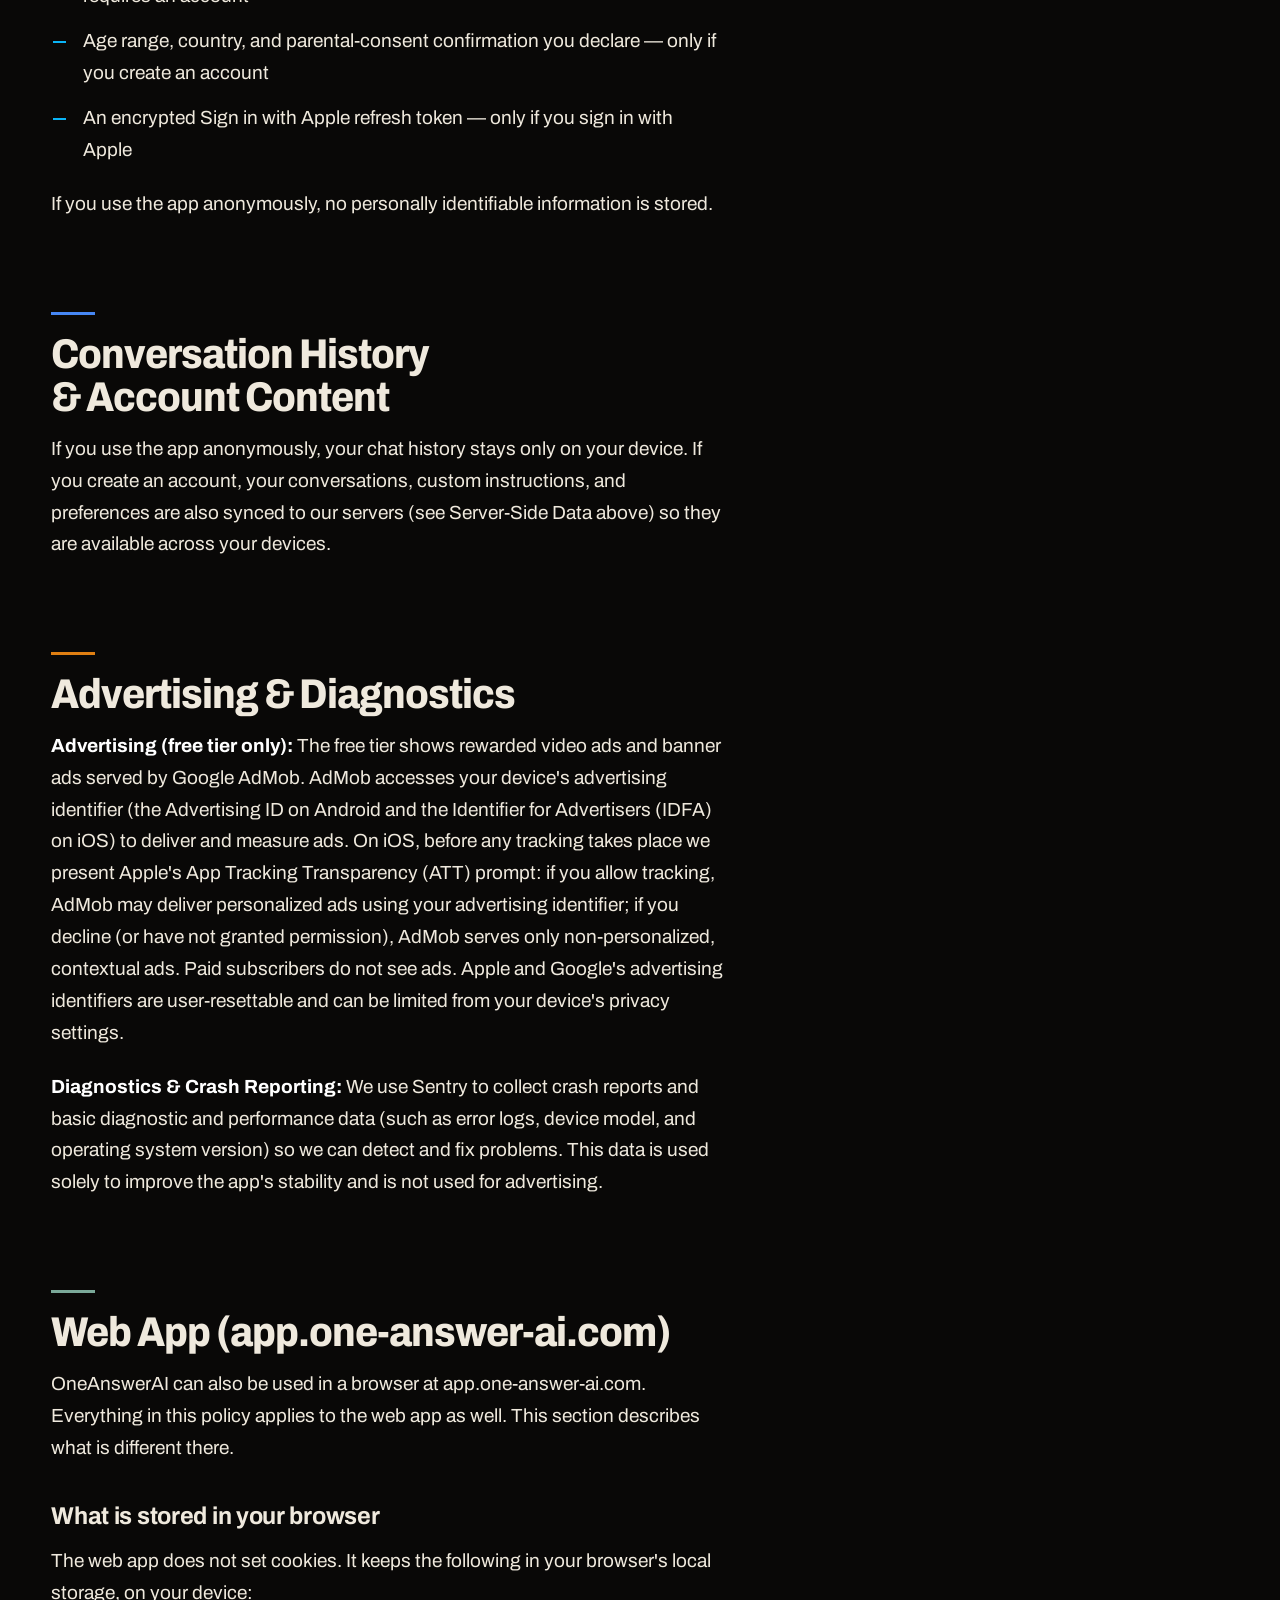
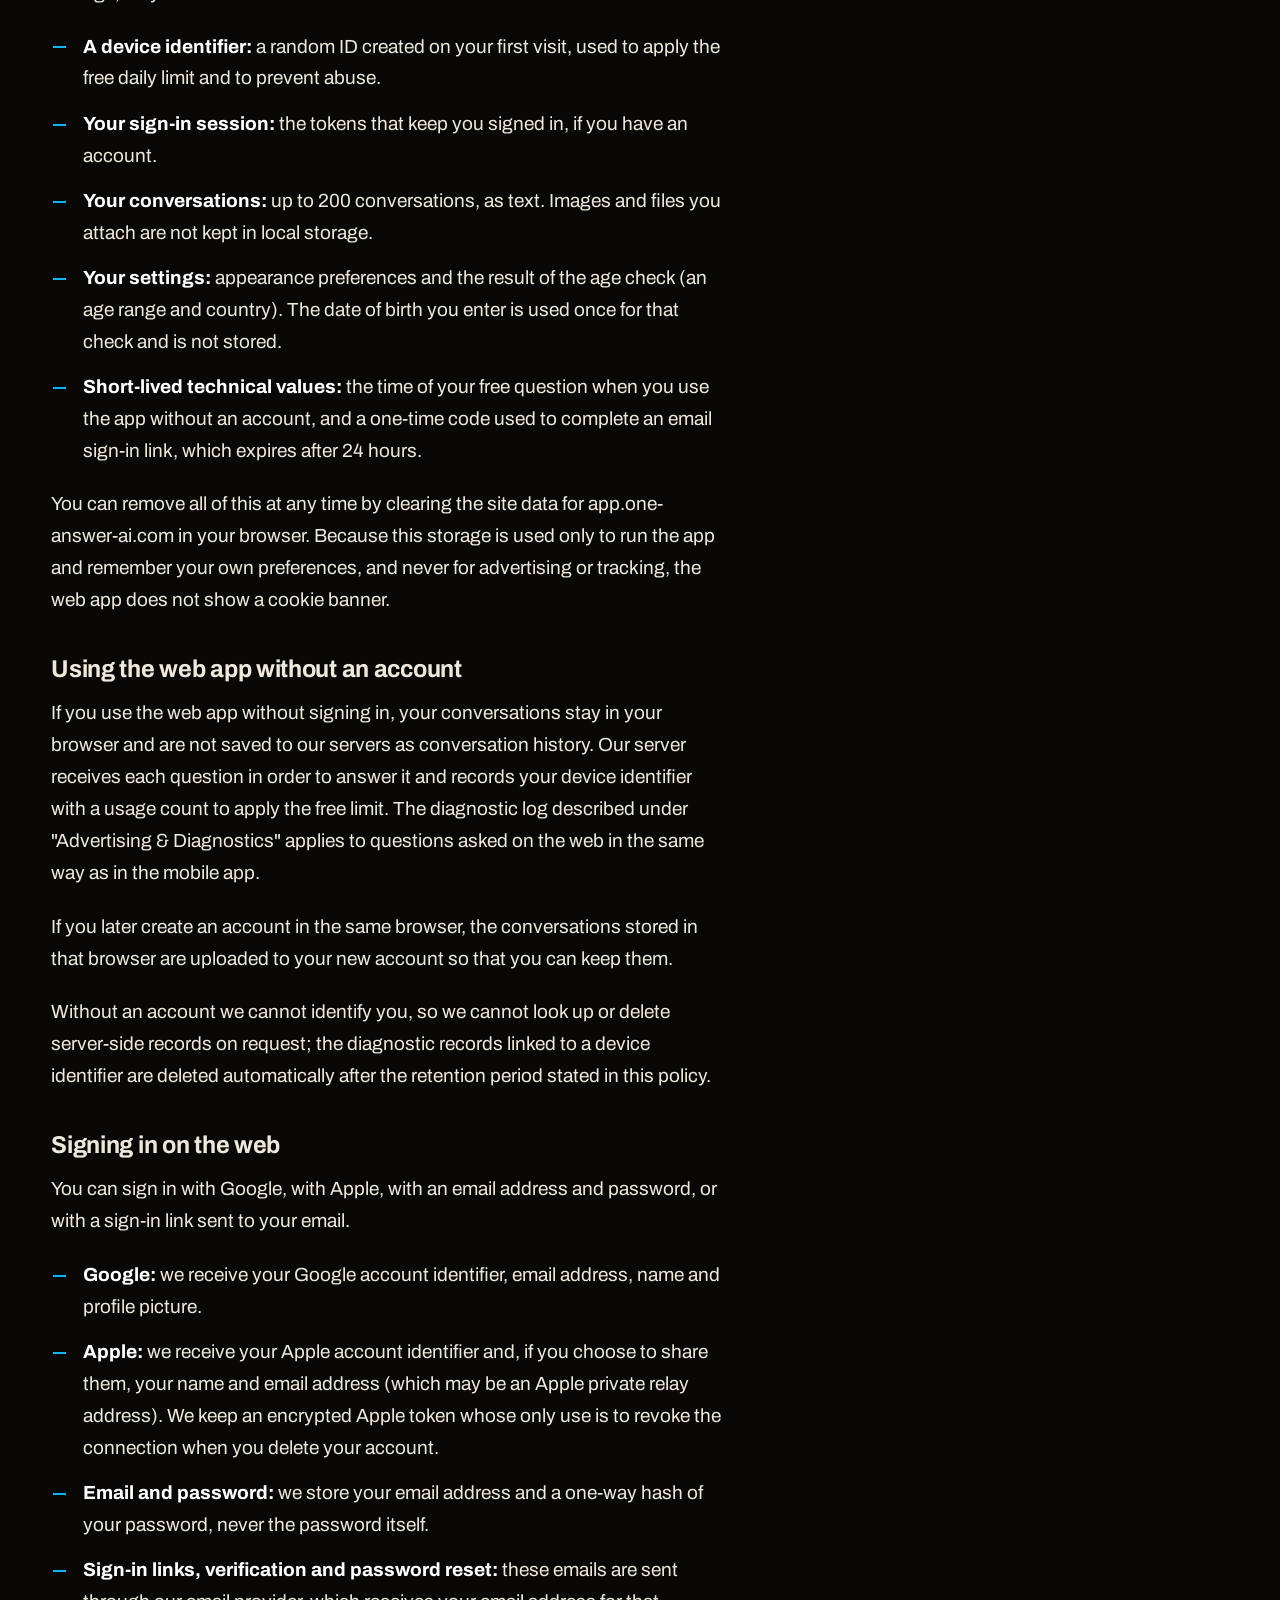
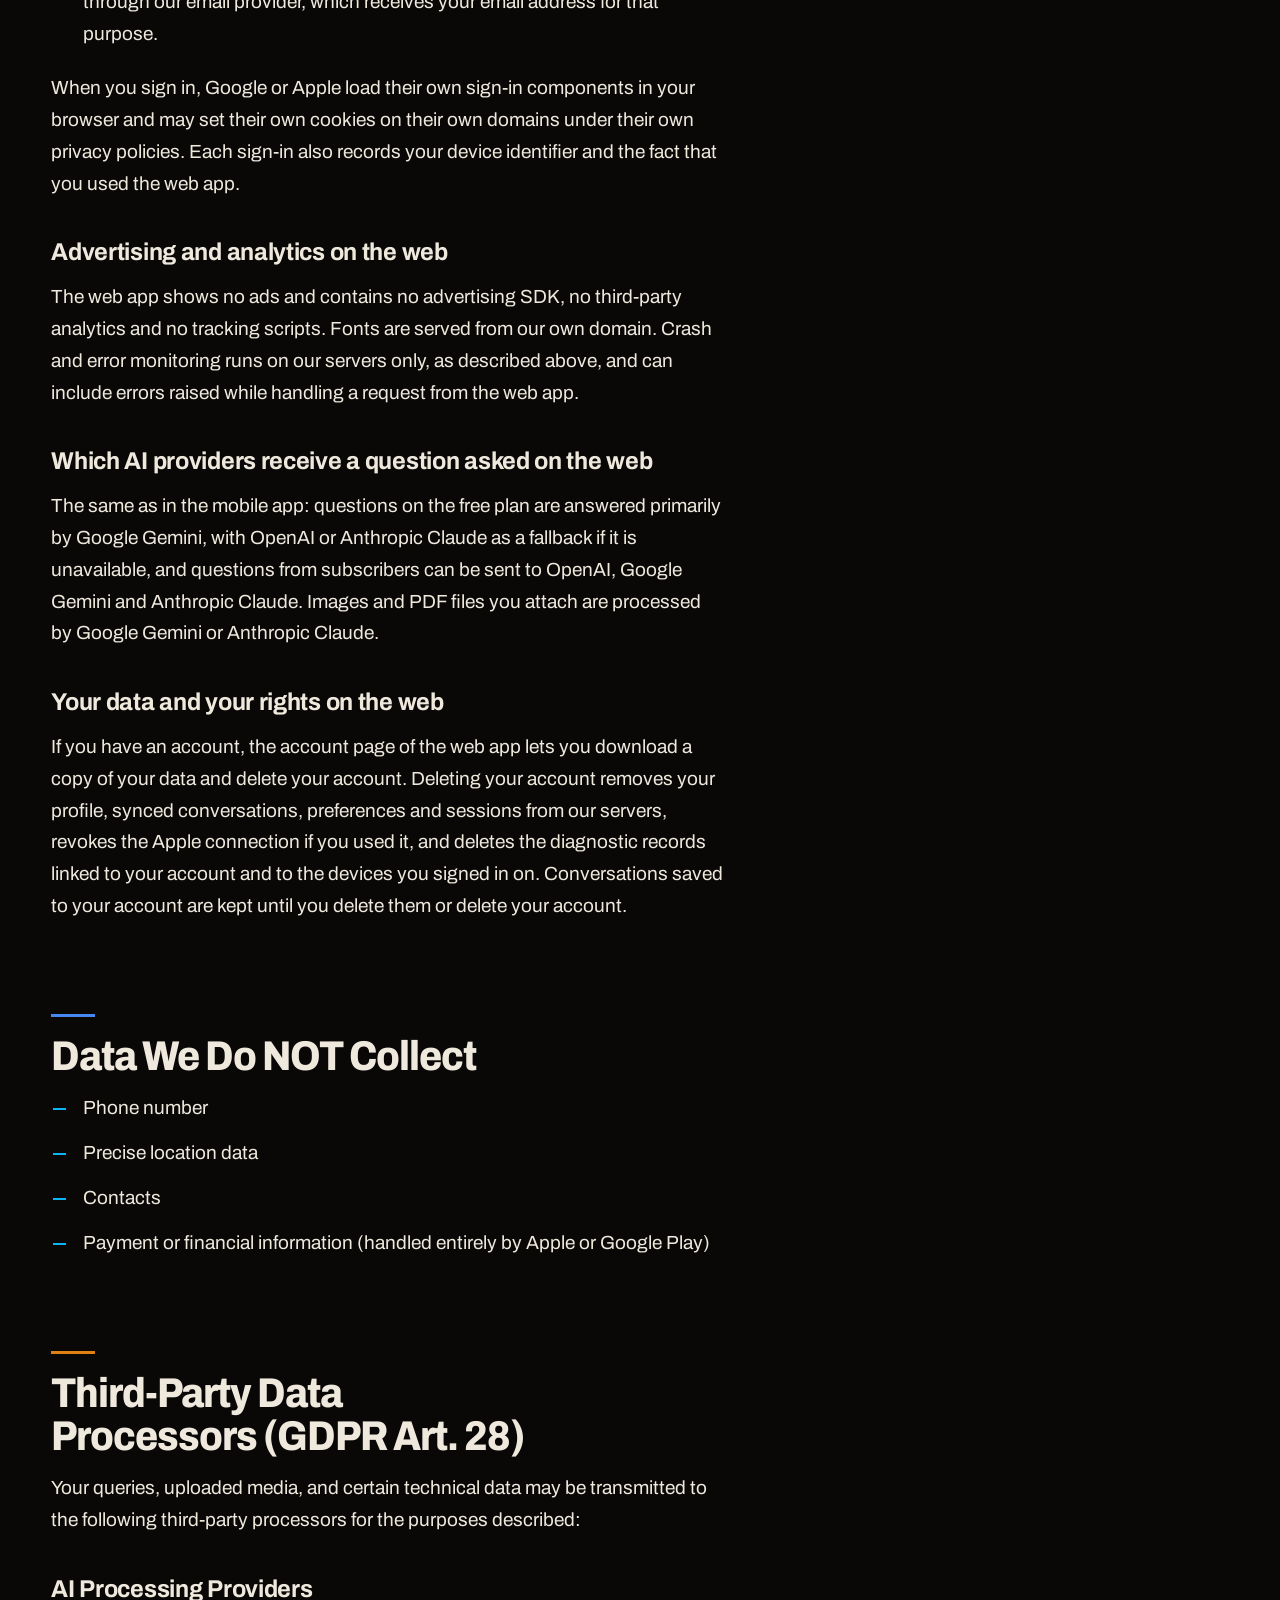
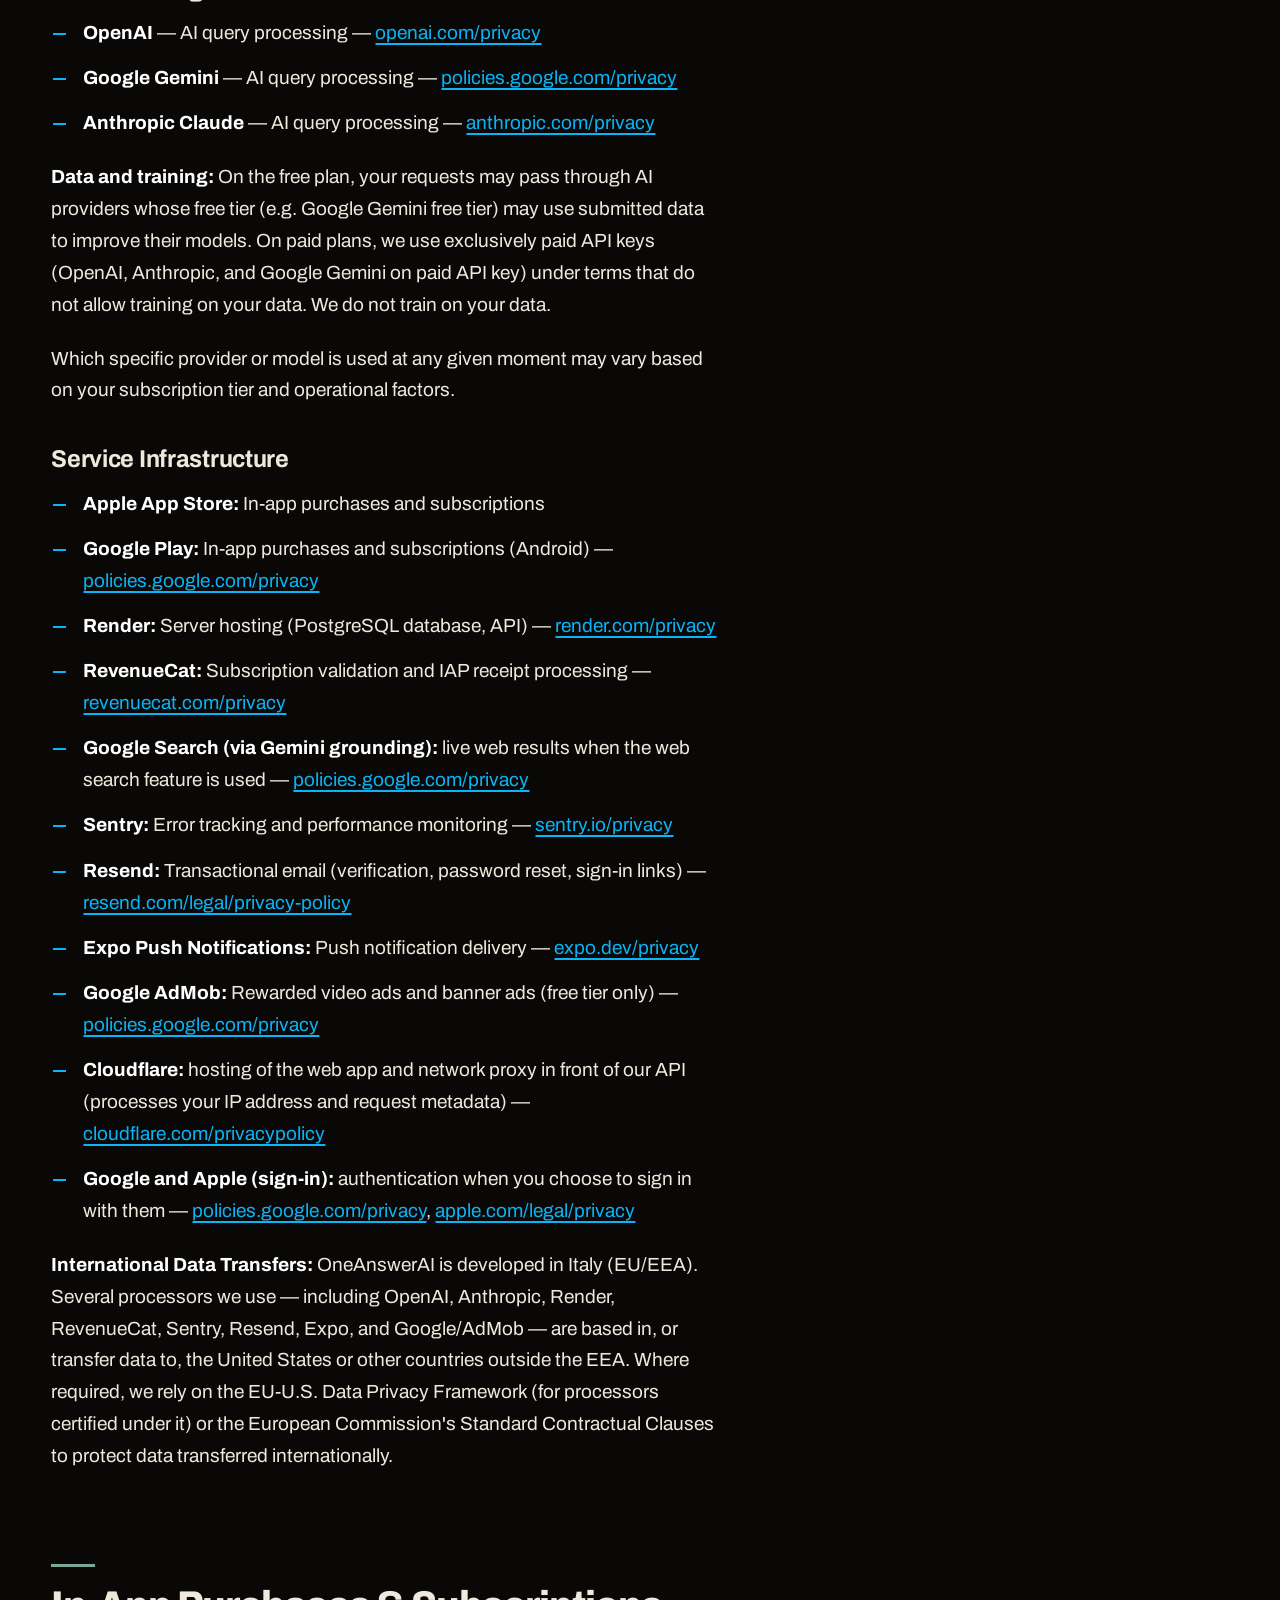
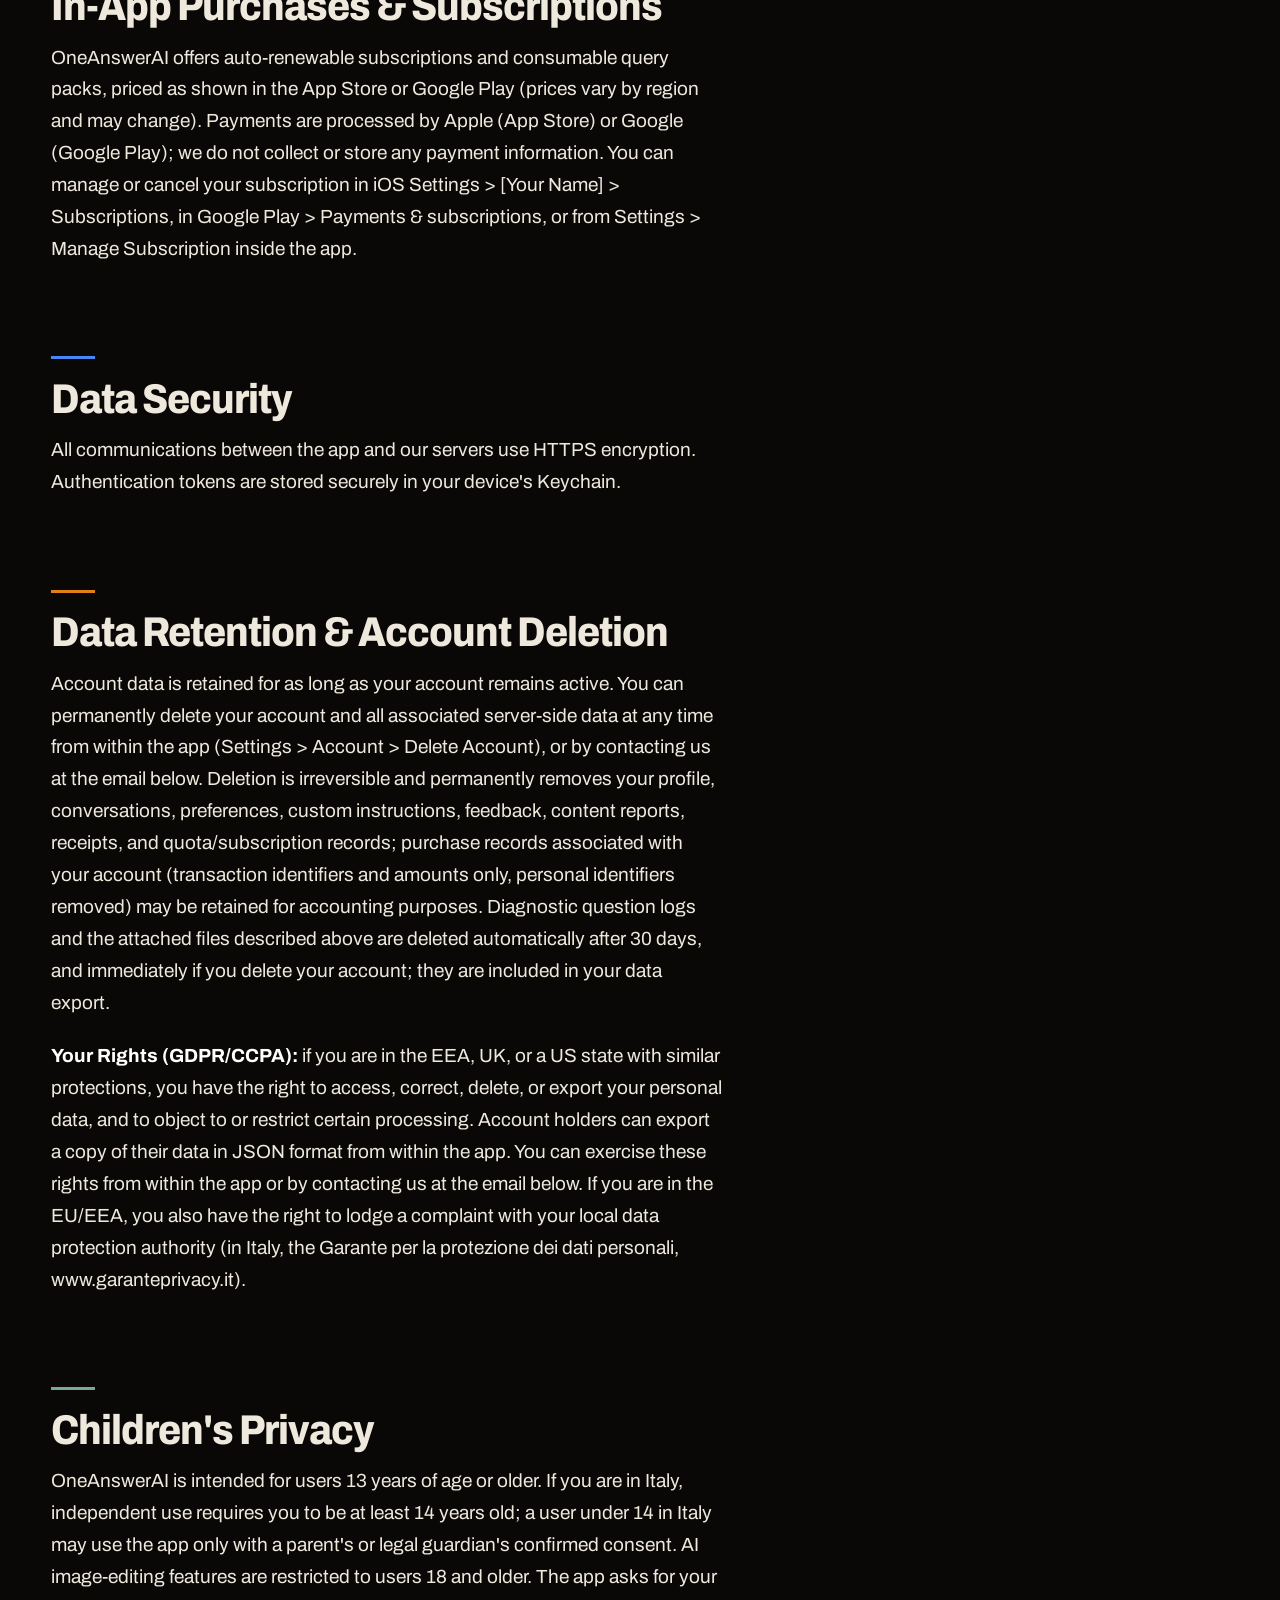
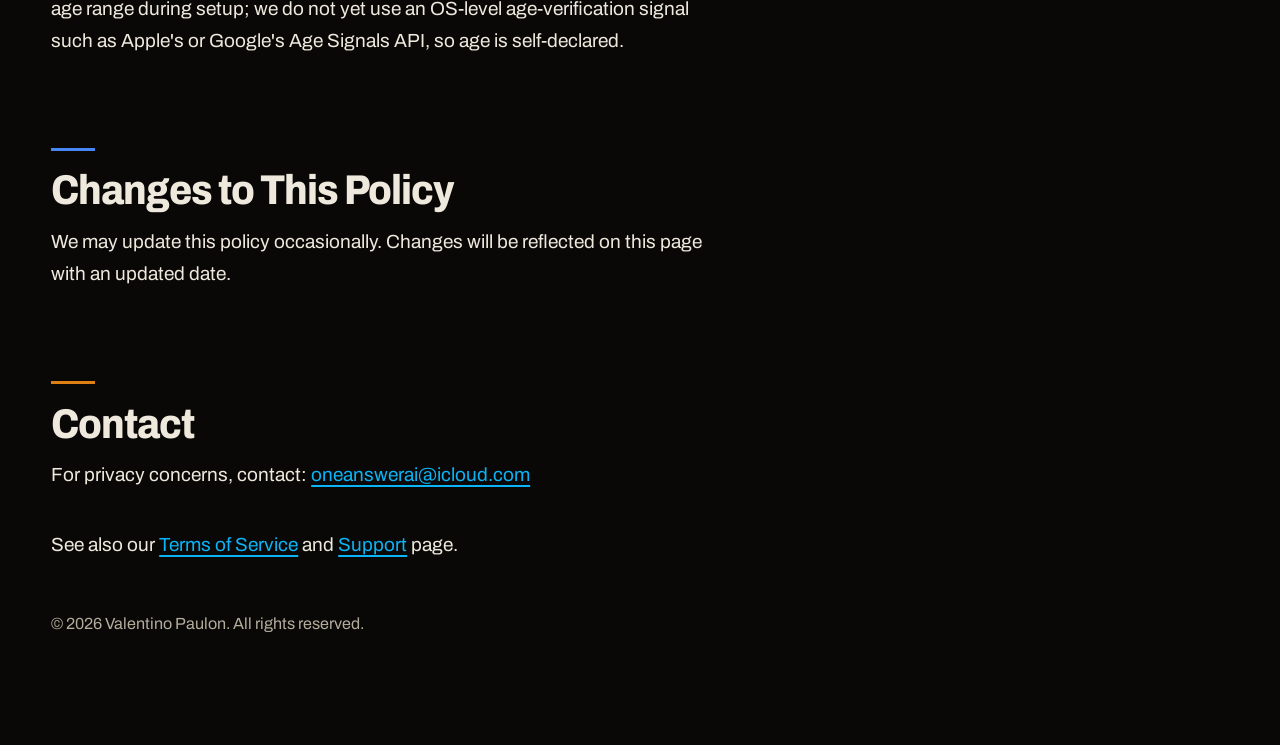
==== commit 0d2fd5ee: "legal: dark look of the marketing site for privacy, terms and support (shared stylesheet, local font" ====
--- a/index.html
+++ b/index.html
@@ -2,161 +2,178 @@
 <html lang="en">
 <head>
     <meta charset="UTF-8">
-    <meta name="viewport" content="width=device-width, initial-scale=1.0">
+    <meta name="viewport" content="width=device-width, initial-scale=1.0, viewport-fit=cover">
+    <meta name="theme-color" content="#090807">
+    <meta name="color-scheme" content="dark">
     <title>OneAnswerAI - Privacy Policy</title>
-    <style>
-        body {
-            font-family: -apple-system, BlinkMacSystemFont, 'Segoe UI', Roboto, sans-serif;
-            max-width: 800px;
-            margin: 0 auto;
-            padding: 40px 20px;
-            line-height: 1.6;
-            color: #333;
-        }
-        h1 { color: #00B4FF; }
-        h2 { color: #555; margin-top: 30px; }
-        .updated { color: #888; font-size: 14px; }
-        a { color: #00B4FF; }
-    </style>
+    <link rel="stylesheet" href="legal.css">
 </head>
 <body>
-    <h1>OneAnswerAI - Privacy Policy</h1>
-    <p class="updated">Last updated: November 12, 2026</p>
-    <p><strong>Developer:</strong> Valentino Paulon</p>
+    <div class="read-light" aria-hidden="true"></div>
+    <header class="topbar">
+      <div class="topbar-in wrap">
+        <a class="wordmark" href="https://one-answer-ai.com/">OneAnswerAI</a>
+      </div>
+    </header>
+    <main class="read">
+      <article class="legal">
+        <header class="read-head wrap">
+          <nav class="crumbs label" aria-label="Breadcrumb">
+            <a href="https://one-answer-ai.com/">Home</a><span aria-hidden="true">/</span>
+            <span aria-current="page">OneAnswerAI - Privacy Policy</span>
+          </nav>
+          <h1 class="display art-title">OneAnswerAI - Privacy Policy</h1>
+          <div class="beams" aria-hidden="true">
+          <svg viewBox="0 0 1000 36" preserveAspectRatio="none" aria-hidden="true" focusable="false">
+            <path d="M0 3 H180 C 270 3 260 18 340 18" stroke="var(--sage)" />
+            <path d="M0 18 H340" stroke="var(--blue)" />
+            <path d="M0 33 H180 C 270 33 260 18 340 18" stroke="var(--orange)" />
+            <path d="M340 18 H1000" stroke="var(--fused)" />
+          </svg>
+        </div>
+        </header>
+        <div class="legal-grid wrap">
+          <div class="prose">
+          <p class="updated">Last updated: November 12, 2026</p>
+          <p><strong>Developer:</strong> Valentino Paulon</p>
 
-    <h2>Overview</h2>
-    <p>OneAnswerAI is committed to protecting your privacy. This policy explains what data we collect, how we use it, and your rights regarding your information.</p>
+          <h2>Overview</h2>
+          <p>OneAnswerAI is committed to protecting your privacy. This policy explains what data we collect, how we use it, and your rights regarding your information.</p>
 
-    <h2>Artificial Intelligence Disclosure</h2>
-    <p>OneAnswerAI's answers are generated by third-party AI models (OpenAI, Google Gemini, Anthropic Claude), not by a human. AI-generated or AI-edited images are labeled "AI-generated" in the app and carry embedded provenance metadata (IPTC/XMP DigitalSourceType) when saved or shared. AI answers can be inaccurate; always verify important information independently.</p>
+          <h2>Artificial Intelligence Disclosure</h2>
+          <p>OneAnswerAI's answers are generated by third-party AI models (OpenAI, Google Gemini, Anthropic Claude), not by a human. AI-generated or AI-edited images are labeled "AI-generated" in the app and carry embedded provenance metadata (IPTC/XMP DigitalSourceType) when saved or shared. AI answers can be inaccurate; always verify important information independently.</p>
 
-    <h2>Data We Collect</h2>
-    <p><strong>Device Identifier:</strong> your device generates a random UUID (via the OS's secure random generator — not a hash derived from any personal identifier) for authentication and quota tracking. If you create an account, this identifier is linked to it. If you make a purchase or watch a rewarded ad, it (or your account identifier) is shared with RevenueCat and Google AdMob to validate purchases and deliver ads. You can use OneAnswerAI anonymously with this identifier alone.</p>
-    <p><strong>Account Data (optional):</strong> If you choose to create an account, we collect and store your email address, an optional display name, and either a securely hashed password or, for social sign-in, an identifier provided by Apple or Google. Account data is used for authentication, account recovery, cross-device sync, and transactional emails (such as email verification and password reset). Creating an account is optional — the app is fully usable in anonymous mode.</p>
-    <p><strong>Query Text:</strong> Your questions are sent to third-party AI providers for processing. The responses may be fused into a single optimized answer. To detect and fix problems, we keep a diagnostic log of each question and of the answer we returned (the text, whether it succeeded, the language, the app version and which AI models answered) for 30 days, after which it is deleted automatically. We keep it on the basis of our legitimate interest in keeping the service working; only the developer can access it, and it is never used for advertising or to train AI models. Separately, to compare and improve answer quality, we also keep for up to 90 days a limited record of the individual answers returned by each AI provider; only the developer can access it and it is never used for advertising or to train AI models. If you have an account, your full conversations (titles and messages) are also synced to our servers for cross-device access.</p>
-    <p><strong>Media Files:</strong> PDF documents and images you submit are sent to AI providers for analysis. For the same diagnostic purpose we keep a copy in private, access-restricted storage for 30 days, then delete it automatically. We never keep images or documents sent by users who declared an age between 13 and 17.</p>
+          <h2>Data We Collect</h2>
+          <p><strong>Device Identifier:</strong> your device generates a random UUID (via the OS's secure random generator — not a hash derived from any personal identifier) for authentication and quota tracking. If you create an account, this identifier is linked to it. If you make a purchase or watch a rewarded ad, it (or your account identifier) is shared with RevenueCat and Google AdMob to validate purchases and deliver ads. You can use OneAnswerAI anonymously with this identifier alone.</p>
+          <p><strong>Account Data (optional):</strong> If you choose to create an account, we collect and store your email address, an optional display name, and either a securely hashed password or, for social sign-in, an identifier provided by Apple or Google. Account data is used for authentication, account recovery, cross-device sync, and transactional emails (such as email verification and password reset). Creating an account is optional — the app is fully usable in anonymous mode.</p>
+          <p><strong>Query Text:</strong> Your questions are sent to third-party AI providers for processing. The responses may be fused into a single optimized answer. To detect and fix problems, we keep a diagnostic log of each question and of the answer we returned (the text, whether it succeeded, the language, the app version and which AI models answered) for 30 days, after which it is deleted automatically. We keep it on the basis of our legitimate interest in keeping the service working; only the developer can access it, and it is never used for advertising or to train AI models. Separately, to compare and improve answer quality, we also keep for up to 90 days a limited record of the individual answers returned by each AI provider; only the developer can access it and it is never used for advertising or to train AI models. If you have an account, your full conversations (titles and messages) are also synced to our servers for cross-device access.</p>
+          <p><strong>Media Files:</strong> PDF documents and images you submit are sent to AI providers for analysis. For the same diagnostic purpose we keep a copy in private, access-restricted storage for 30 days, then delete it automatically. We never keep images or documents sent by users who declared an age between 13 and 17.</p>
 
-    <h2>Server-Side Data</h2>
-    <p>To manage quotas and subscriptions, we store the following data on our server (PostgreSQL hosted on Render):</p>
-    <ul>
-        <li>Random device UUID (see Device Identifier above)</li>
-        <li>Subscription tier and status</li>
-        <li>Daily query counter</li>
-        <li>Purchased query credits</li>
-        <li>Subscription expiration date</li>
-        <li>Account data (email, optional display name, hashed password or social sign-in identifier) — only if you create an account</li>
-        <li>Conversations (titles and full message text) — only if you create an account</li>
-        <li>AI memory / custom instructions and preferences — only if you create an account</li>
-        <li>Feedback you submit, including screenshots</li>
-        <li>Content reports you submit (excerpt of the reported answer, your note, reason) — guests can submit these too</li>
-        <li>Receipt scan data (vendor, date, amounts, category, extracted line items, raw OCR text, and a hash of the image for duplicate detection — not the receipt image itself) — only if you use the receipt scanning feature, which requires an account</li>
-        <li>Age range, country, and parental-consent confirmation you declare — only if you create an account</li>
-        <li>An encrypted Sign in with Apple refresh token — only if you sign in with Apple</li>
-    </ul>
-    <p>If you use the app anonymously, no personally identifiable information is stored.</p>
+          <h2>Server-Side Data</h2>
+          <p>To manage quotas and subscriptions, we store the following data on our server (PostgreSQL hosted on Render):</p>
+          <ul>
+              <li>Random device UUID (see Device Identifier above)</li>
+              <li>Subscription tier and status</li>
+              <li>Daily query counter</li>
+              <li>Purchased query credits</li>
+              <li>Subscription expiration date</li>
+              <li>Account data (email, optional display name, hashed password or social sign-in identifier) — only if you create an account</li>
+              <li>Conversations (titles and full message text) — only if you create an account</li>
+              <li>AI memory / custom instructions and preferences — only if you create an account</li>
+              <li>Feedback you submit, including screenshots</li>
+              <li>Content reports you submit (excerpt of the reported answer, your note, reason) — guests can submit these too</li>
+              <li>Receipt scan data (vendor, date, amounts, category, extracted line items, raw OCR text, and a hash of the image for duplicate detection — not the receipt image itself) — only if you use the receipt scanning feature, which requires an account</li>
+              <li>Age range, country, and parental-consent confirmation you declare — only if you create an account</li>
+              <li>An encrypted Sign in with Apple refresh token — only if you sign in with Apple</li>
+          </ul>
+          <p>If you use the app anonymously, no personally identifiable information is stored.</p>
 
-    <h2>Conversation History &amp; Account Content</h2>
-    <p>If you use the app anonymously, your chat history stays only on your device. If you create an account, your conversations, custom instructions, and preferences are also synced to our servers (see Server-Side Data above) so they are available across your devices.</p>
+          <h2>Conversation History &amp; Account Content</h2>
+          <p>If you use the app anonymously, your chat history stays only on your device. If you create an account, your conversations, custom instructions, and preferences are also synced to our servers (see Server-Side Data above) so they are available across your devices.</p>
 
-    <h2>Advertising &amp; Diagnostics</h2>
-    <p><strong>Advertising (free tier only):</strong> The free tier shows rewarded video ads and banner ads served by Google AdMob. AdMob accesses your device's advertising identifier (the Advertising ID on Android and the Identifier for Advertisers (IDFA) on iOS) to deliver and measure ads. On iOS, before any tracking takes place we present Apple's App Tracking Transparency (ATT) prompt: if you allow tracking, AdMob may deliver personalized ads using your advertising identifier; if you decline (or have not granted permission), AdMob serves only non-personalized, contextual ads. Paid subscribers do not see ads. Apple and Google's advertising identifiers are user-resettable and can be limited from your device's privacy settings.</p>
-    <p><strong>Diagnostics &amp; Crash Reporting:</strong> We use Sentry to collect crash reports and basic diagnostic and performance data (such as error logs, device model, and operating system version) so we can detect and fix problems. This data is used solely to improve the app's stability and is not used for advertising.</p>
+          <h2>Advertising &amp; Diagnostics</h2>
+          <p><strong>Advertising (free tier only):</strong> The free tier shows rewarded video ads and banner ads served by Google AdMob. AdMob accesses your device's advertising identifier (the Advertising ID on Android and the Identifier for Advertisers (IDFA) on iOS) to deliver and measure ads. On iOS, before any tracking takes place we present Apple's App Tracking Transparency (ATT) prompt: if you allow tracking, AdMob may deliver personalized ads using your advertising identifier; if you decline (or have not granted permission), AdMob serves only non-personalized, contextual ads. Paid subscribers do not see ads. Apple and Google's advertising identifiers are user-resettable and can be limited from your device's privacy settings.</p>
+          <p><strong>Diagnostics &amp; Crash Reporting:</strong> We use Sentry to collect crash reports and basic diagnostic and performance data (such as error logs, device model, and operating system version) so we can detect and fix problems. This data is used solely to improve the app's stability and is not used for advertising.</p>
 
-    <h2>Web App (app.one-answer-ai.com)</h2>
-    <p>OneAnswerAI can also be used in a browser at app.one-answer-ai.com. Everything in this policy applies to the web app as well. This section describes what is different there.</p>
+          <h2>Web App (app.one-answer-ai.com)</h2>
+          <p>OneAnswerAI can also be used in a browser at app.one-answer-ai.com. Everything in this policy applies to the web app as well. This section describes what is different there.</p>
 
-    <h3>What is stored in your browser</h3>
-    <p>The web app does not set cookies. It keeps the following in your browser's local storage, on your device:</p>
-    <ul>
-      <li><strong>A device identifier:</strong> a random ID created on your first visit, used to apply the free daily limit and to prevent abuse.</li>
-      <li><strong>Your sign-in session:</strong> the tokens that keep you signed in, if you have an account.</li>
-      <li><strong>Your conversations:</strong> up to 200 conversations, as text. Images and files you attach are not kept in local storage.</li>
-      <li><strong>Your settings:</strong> appearance preferences and the result of the age check (an age range and country). The date of birth you enter is used once for that check and is not stored.</li>
-      <li><strong>Short-lived technical values:</strong> the time of your free question when you use the app without an account, and a one-time code used to complete an email sign-in link, which expires after 24 hours.</li>
-    </ul>
-    <p>You can remove all of this at any time by clearing the site data for app.one-answer-ai.com in your browser. Because this storage is used only to run the app and remember your own preferences, and never for advertising or tracking, the web app does not show a cookie banner.</p>
+          <h3>What is stored in your browser</h3>
+          <p>The web app does not set cookies. It keeps the following in your browser's local storage, on your device:</p>
+          <ul>
+            <li><strong>A device identifier:</strong> a random ID created on your first visit, used to apply the free daily limit and to prevent abuse.</li>
+            <li><strong>Your sign-in session:</strong> the tokens that keep you signed in, if you have an account.</li>
+            <li><strong>Your conversations:</strong> up to 200 conversations, as text. Images and files you attach are not kept in local storage.</li>
+            <li><strong>Your settings:</strong> appearance preferences and the result of the age check (an age range and country). The date of birth you enter is used once for that check and is not stored.</li>
+            <li><strong>Short-lived technical values:</strong> the time of your free question when you use the app without an account, and a one-time code used to complete an email sign-in link, which expires after 24 hours.</li>
+          </ul>
+          <p>You can remove all of this at any time by clearing the site data for app.one-answer-ai.com in your browser. Because this storage is used only to run the app and remember your own preferences, and never for advertising or tracking, the web app does not show a cookie banner.</p>
 
-    <h3>Using the web app without an account</h3>
-    <p>If you use the web app without signing in, your conversations stay in your browser and are not saved to our servers as conversation history. Our server receives each question in order to answer it and records your device identifier with a usage count to apply the free limit. The diagnostic log described under "Advertising &amp; Diagnostics" applies to questions asked on the web in the same way as in the mobile app.</p>
-    <p>If you later create an account in the same browser, the conversations stored in that browser are uploaded to your new account so that you can keep them.</p>
-    <p>Without an account we cannot identify you, so we cannot look up or delete server-side records on request; the diagnostic records linked to a device identifier are deleted automatically after the retention period stated in this policy.</p>
+          <h3>Using the web app without an account</h3>
+          <p>If you use the web app without signing in, your conversations stay in your browser and are not saved to our servers as conversation history. Our server receives each question in order to answer it and records your device identifier with a usage count to apply the free limit. The diagnostic log described under "Advertising &amp; Diagnostics" applies to questions asked on the web in the same way as in the mobile app.</p>
+          <p>If you later create an account in the same browser, the conversations stored in that browser are uploaded to your new account so that you can keep them.</p>
+          <p>Without an account we cannot identify you, so we cannot look up or delete server-side records on request; the diagnostic records linked to a device identifier are deleted automatically after the retention period stated in this policy.</p>
 
-    <h3>Signing in on the web</h3>
-    <p>You can sign in with Google, with Apple, with an email address and password, or with a sign-in link sent to your email.</p>
-    <ul>
-      <li><strong>Google:</strong> we receive your Google account identifier, email address, name and profile picture.</li>
-      <li><strong>Apple:</strong> we receive your Apple account identifier and, if you choose to share them, your name and email address (which may be an Apple private relay address). We keep an encrypted Apple token whose only use is to revoke the connection when you delete your account.</li>
-      <li><strong>Email and password:</strong> we store your email address and a one-way hash of your password, never the password itself.</li>
-      <li><strong>Sign-in links, verification and password reset:</strong> these emails are sent through our email provider, which receives your email address for that purpose.</li>
-    </ul>
-    <p>When you sign in, Google or Apple load their own sign-in components in your browser and may set their own cookies on their own domains under their own privacy policies. Each sign-in also records your device identifier and the fact that you used the web app.</p>
+          <h3>Signing in on the web</h3>
+          <p>You can sign in with Google, with Apple, with an email address and password, or with a sign-in link sent to your email.</p>
+          <ul>
+            <li><strong>Google:</strong> we receive your Google account identifier, email address, name and profile picture.</li>
+            <li><strong>Apple:</strong> we receive your Apple account identifier and, if you choose to share them, your name and email address (which may be an Apple private relay address). We keep an encrypted Apple token whose only use is to revoke the connection when you delete your account.</li>
+            <li><strong>Email and password:</strong> we store your email address and a one-way hash of your password, never the password itself.</li>
+            <li><strong>Sign-in links, verification and password reset:</strong> these emails are sent through our email provider, which receives your email address for that purpose.</li>
+          </ul>
+          <p>When you sign in, Google or Apple load their own sign-in components in your browser and may set their own cookies on their own domains under their own privacy policies. Each sign-in also records your device identifier and the fact that you used the web app.</p>
 
-    <h3>Advertising and analytics on the web</h3>
-    <p>The web app shows no ads and contains no advertising SDK, no third-party analytics and no tracking scripts. Fonts are served from our own domain. Crash and error monitoring runs on our servers only, as described above, and can include errors raised while handling a request from the web app.</p>
+          <h3>Advertising and analytics on the web</h3>
+          <p>The web app shows no ads and contains no advertising SDK, no third-party analytics and no tracking scripts. Fonts are served from our own domain. Crash and error monitoring runs on our servers only, as described above, and can include errors raised while handling a request from the web app.</p>
 
-    <h3>Which AI providers receive a question asked on the web</h3>
-    <p>The same as in the mobile app: questions on the free plan are answered primarily by Google Gemini, with OpenAI or Anthropic Claude as a fallback if it is unavailable, and questions from subscribers can be sent to OpenAI, Google Gemini and Anthropic Claude. Images and PDF files you attach are processed by Google Gemini or Anthropic Claude.</p>
+          <h3>Which AI providers receive a question asked on the web</h3>
+          <p>The same as in the mobile app: questions on the free plan are answered primarily by Google Gemini, with OpenAI or Anthropic Claude as a fallback if it is unavailable, and questions from subscribers can be sent to OpenAI, Google Gemini and Anthropic Claude. Images and PDF files you attach are processed by Google Gemini or Anthropic Claude.</p>
 
-    <h3>Your data and your rights on the web</h3>
-    <p>If you have an account, the account page of the web app lets you download a copy of your data and delete your account. Deleting your account removes your profile, synced conversations, preferences and sessions from our servers, revokes the Apple connection if you used it, and deletes the diagnostic records linked to your account and to the devices you signed in on. Conversations saved to your account are kept until you delete them or delete your account.</p>
+          <h3>Your data and your rights on the web</h3>
+          <p>If you have an account, the account page of the web app lets you download a copy of your data and delete your account. Deleting your account removes your profile, synced conversations, preferences and sessions from our servers, revokes the Apple connection if you used it, and deletes the diagnostic records linked to your account and to the devices you signed in on. Conversations saved to your account are kept until you delete them or delete your account.</p>
 
-    <h2>Data We Do NOT Collect</h2>
-    <ul>
-        <li>Phone number</li>
-        <li>Precise location data</li>
-        <li>Contacts</li>
-        <li>Payment or financial information (handled entirely by Apple or Google Play)</li>
-    </ul>
+          <h2>Data We Do NOT Collect</h2>
+          <ul>
+              <li>Phone number</li>
+              <li>Precise location data</li>
+              <li>Contacts</li>
+              <li>Payment or financial information (handled entirely by Apple or Google Play)</li>
+          </ul>
 
-    <h2>Third-Party Data Processors (GDPR Art. 28)</h2>
-    <p>Your queries, uploaded media, and certain technical data may be transmitted to the following third-party processors for the purposes described:</p>
+          <h2>Third-Party Data Processors (GDPR Art. 28)</h2>
+          <p>Your queries, uploaded media, and certain technical data may be transmitted to the following third-party processors for the purposes described:</p>
 
-    <h3>AI Processing Providers</h3>
-    <ul>
-        <li><strong>OpenAI</strong> — AI query processing — <a href="https://openai.com/privacy" target="_blank" rel="noopener">openai.com/privacy</a></li>
-        <li><strong>Google Gemini</strong> — AI query processing — <a href="https://policies.google.com/privacy" target="_blank" rel="noopener">policies.google.com/privacy</a></li>
-        <li><strong>Anthropic Claude</strong> — AI query processing — <a href="https://www.anthropic.com/privacy" target="_blank" rel="noopener">anthropic.com/privacy</a></li>
-    </ul>
-    <p><strong>Data and training:</strong> On the free plan, your requests may pass through AI providers whose free tier (e.g. Google Gemini free tier) may use submitted data to improve their models. On paid plans, we use exclusively paid API keys (OpenAI, Anthropic, and Google Gemini on paid API key) under terms that do not allow training on your data. We do not train on your data.</p>
-    <p>Which specific provider or model is used at any given moment may vary based on your subscription tier and operational factors.</p>
+          <h3>AI Processing Providers</h3>
+          <ul>
+              <li><strong>OpenAI</strong> — AI query processing — <a href="https://openai.com/privacy" target="_blank" rel="noopener">openai.com/privacy</a></li>
+              <li><strong>Google Gemini</strong> — AI query processing — <a href="https://policies.google.com/privacy" target="_blank" rel="noopener">policies.google.com/privacy</a></li>
+              <li><strong>Anthropic Claude</strong> — AI query processing — <a href="https://www.anthropic.com/privacy" target="_blank" rel="noopener">anthropic.com/privacy</a></li>
+          </ul>
+          <p><strong>Data and training:</strong> On the free plan, your requests may pass through AI providers whose free tier (e.g. Google Gemini free tier) may use submitted data to improve their models. On paid plans, we use exclusively paid API keys (OpenAI, Anthropic, and Google Gemini on paid API key) under terms that do not allow training on your data. We do not train on your data.</p>
+          <p>Which specific provider or model is used at any given moment may vary based on your subscription tier and operational factors.</p>
 
-    <h3>Service Infrastructure</h3>
-    <ul>
-        <li><strong>Apple App Store:</strong> In-app purchases and subscriptions</li>
-        <li><strong>Google Play:</strong> In-app purchases and subscriptions (Android) — <a href="https://policies.google.com/privacy" target="_blank" rel="noopener">policies.google.com/privacy</a></li>
-        <li><strong>Render:</strong> Server hosting (PostgreSQL database, API) — <a href="https://render.com/privacy" target="_blank" rel="noopener">render.com/privacy</a></li>
-        <li><strong>RevenueCat:</strong> Subscription validation and IAP receipt processing — <a href="https://www.revenuecat.com/privacy/" target="_blank" rel="noopener">revenuecat.com/privacy</a></li>
-        <li><strong>Google Search (via Gemini grounding):</strong> live web results when the web search feature is used — <a href="https://policies.google.com/privacy" target="_blank" rel="noopener">policies.google.com/privacy</a></li>
-        <li><strong>Sentry:</strong> Error tracking and performance monitoring — <a href="https://sentry.io/privacy/" target="_blank" rel="noopener">sentry.io/privacy</a></li>
-        <li><strong>Resend:</strong> Transactional email (verification, password reset, sign-in links) — <a href="https://resend.com/legal/privacy-policy" target="_blank" rel="noopener">resend.com/legal/privacy-policy</a></li>
-        <li><strong>Expo Push Notifications:</strong> Push notification delivery — <a href="https://expo.dev/privacy" target="_blank" rel="noopener">expo.dev/privacy</a></li>
-        <li><strong>Google AdMob:</strong> Rewarded video ads and banner ads (free tier only) — <a href="https://policies.google.com/privacy" target="_blank" rel="noopener">policies.google.com/privacy</a></li>
-        <li><strong>Cloudflare:</strong> hosting of the web app and network proxy in front of our API (processes your IP address and request metadata) — <a href="https://www.cloudflare.com/privacypolicy/" target="_blank" rel="noopener">cloudflare.com/privacypolicy</a></li>
-        <li><strong>Google and Apple (sign-in):</strong> authentication when you choose to sign in with them — <a href="https://policies.google.com/privacy" target="_blank" rel="noopener">policies.google.com/privacy</a>, <a href="https://www.apple.com/legal/privacy/" target="_blank" rel="noopener">apple.com/legal/privacy</a></li>
-    </ul>
-    <p><strong>International Data Transfers:</strong> OneAnswerAI is developed in Italy (EU/EEA). Several processors we use — including OpenAI, Anthropic, Render, RevenueCat, Sentry, Resend, Expo, and Google/AdMob — are based in, or transfer data to, the United States or other countries outside the EEA. Where required, we rely on the EU-U.S. Data Privacy Framework (for processors certified under it) or the European Commission's Standard Contractual Clauses to protect data transferred internationally.</p>
+          <h3>Service Infrastructure</h3>
+          <ul>
+              <li><strong>Apple App Store:</strong> In-app purchases and subscriptions</li>
+              <li><strong>Google Play:</strong> In-app purchases and subscriptions (Android) — <a href="https://policies.google.com/privacy" target="_blank" rel="noopener">policies.google.com/privacy</a></li>
+              <li><strong>Render:</strong> Server hosting (PostgreSQL database, API) — <a href="https://render.com/privacy" target="_blank" rel="noopener">render.com/privacy</a></li>
+              <li><strong>RevenueCat:</strong> Subscription validation and IAP receipt processing — <a href="https://www.revenuecat.com/privacy/" target="_blank" rel="noopener">revenuecat.com/privacy</a></li>
+              <li><strong>Google Search (via Gemini grounding):</strong> live web results when the web search feature is used — <a href="https://policies.google.com/privacy" target="_blank" rel="noopener">policies.google.com/privacy</a></li>
+              <li><strong>Sentry:</strong> Error tracking and performance monitoring — <a href="https://sentry.io/privacy/" target="_blank" rel="noopener">sentry.io/privacy</a></li>
+              <li><strong>Resend:</strong> Transactional email (verification, password reset, sign-in links) — <a href="https://resend.com/legal/privacy-policy" target="_blank" rel="noopener">resend.com/legal/privacy-policy</a></li>
+              <li><strong>Expo Push Notifications:</strong> Push notification delivery — <a href="https://expo.dev/privacy" target="_blank" rel="noopener">expo.dev/privacy</a></li>
+              <li><strong>Google AdMob:</strong> Rewarded video ads and banner ads (free tier only) — <a href="https://policies.google.com/privacy" target="_blank" rel="noopener">policies.google.com/privacy</a></li>
+              <li><strong>Cloudflare:</strong> hosting of the web app and network proxy in front of our API (processes your IP address and request metadata) — <a href="https://www.cloudflare.com/privacypolicy/" target="_blank" rel="noopener">cloudflare.com/privacypolicy</a></li>
+              <li><strong>Google and Apple (sign-in):</strong> authentication when you choose to sign in with them — <a href="https://policies.google.com/privacy" target="_blank" rel="noopener">policies.google.com/privacy</a>, <a href="https://www.apple.com/legal/privacy/" target="_blank" rel="noopener">apple.com/legal/privacy</a></li>
+          </ul>
+          <p><strong>International Data Transfers:</strong> OneAnswerAI is developed in Italy (EU/EEA). Several processors we use — including OpenAI, Anthropic, Render, RevenueCat, Sentry, Resend, Expo, and Google/AdMob — are based in, or transfer data to, the United States or other countries outside the EEA. Where required, we rely on the EU-U.S. Data Privacy Framework (for processors certified under it) or the European Commission's Standard Contractual Clauses to protect data transferred internationally.</p>
 
-    <h2>In-App Purchases &amp; Subscriptions</h2>
-    <p>OneAnswerAI offers auto-renewable subscriptions and consumable query packs, priced as shown in the App Store or Google Play (prices vary by region and may change). Payments are processed by Apple (App Store) or Google (Google Play); we do not collect or store any payment information. You can manage or cancel your subscription in iOS Settings &gt; [Your Name] &gt; Subscriptions, in Google Play &gt; Payments &amp; subscriptions, or from Settings &gt; Manage Subscription inside the app.</p>
+          <h2>In-App Purchases &amp; Subscriptions</h2>
+          <p>OneAnswerAI offers auto-renewable subscriptions and consumable query packs, priced as shown in the App Store or Google Play (prices vary by region and may change). Payments are processed by Apple (App Store) or Google (Google Play); we do not collect or store any payment information. You can manage or cancel your subscription in iOS Settings &gt; [Your Name] &gt; Subscriptions, in Google Play &gt; Payments &amp; subscriptions, or from Settings &gt; Manage Subscription inside the app.</p>
 
-    <h2>Data Security</h2>
-    <p>All communications between the app and our servers use HTTPS encryption. Authentication tokens are stored securely in your device's Keychain.</p>
+          <h2>Data Security</h2>
+          <p>All communications between the app and our servers use HTTPS encryption. Authentication tokens are stored securely in your device's Keychain.</p>
 
-    <h2>Data Retention &amp; Account Deletion</h2>
-    <p>Account data is retained for as long as your account remains active. You can permanently delete your account and all associated server-side data at any time from within the app (Settings &gt; Account &gt; Delete Account), or by contacting us at the email below. Deletion is irreversible and permanently removes your profile, conversations, preferences, custom instructions, feedback, content reports, receipts, and quota/subscription records; purchase records associated with your account (transaction identifiers and amounts only, personal identifiers removed) may be retained for accounting purposes. Diagnostic question logs and the attached files described above are deleted automatically after 30 days, and immediately if you delete your account; they are included in your data export.</p>
-    <p><strong>Your Rights (GDPR/CCPA):</strong> if you are in the EEA, UK, or a US state with similar protections, you have the right to access, correct, delete, or export your personal data, and to object to or restrict certain processing. Account holders can export a copy of their data in JSON format from within the app. You can exercise these rights from within the app or by contacting us at the email below. If you are in the EU/EEA, you also have the right to lodge a complaint with your local data protection authority (in Italy, the Garante per la protezione dei dati personali, www.garanteprivacy.it).</p>
+          <h2>Data Retention &amp; Account Deletion</h2>
+          <p>Account data is retained for as long as your account remains active. You can permanently delete your account and all associated server-side data at any time from within the app (Settings &gt; Account &gt; Delete Account), or by contacting us at the email below. Deletion is irreversible and permanently removes your profile, conversations, preferences, custom instructions, feedback, content reports, receipts, and quota/subscription records; purchase records associated with your account (transaction identifiers and amounts only, personal identifiers removed) may be retained for accounting purposes. Diagnostic question logs and the attached files described above are deleted automatically after 30 days, and immediately if you delete your account; they are included in your data export.</p>
+          <p><strong>Your Rights (GDPR/CCPA):</strong> if you are in the EEA, UK, or a US state with similar protections, you have the right to access, correct, delete, or export your personal data, and to object to or restrict certain processing. Account holders can export a copy of their data in JSON format from within the app. You can exercise these rights from within the app or by contacting us at the email below. If you are in the EU/EEA, you also have the right to lodge a complaint with your local data protection authority (in Italy, the Garante per la protezione dei dati personali, www.garanteprivacy.it).</p>
 
-    <h2>Children's Privacy</h2>
-    <p>OneAnswerAI is intended for users 13 years of age or older. If you are in Italy, independent use requires you to be at least 14 years old; a user under 14 in Italy may use the app only with a parent's or legal guardian's confirmed consent. AI image-editing features are restricted to users 18 and older. The app asks for your age range during setup; we do not yet use an OS-level age-verification signal such as Apple's or Google's Age Signals API, so age is self-declared.</p>
+          <h2>Children's Privacy</h2>
+          <p>OneAnswerAI is intended for users 13 years of age or older. If you are in Italy, independent use requires you to be at least 14 years old; a user under 14 in Italy may use the app only with a parent's or legal guardian's confirmed consent. AI image-editing features are restricted to users 18 and older. The app asks for your age range during setup; we do not yet use an OS-level age-verification signal such as Apple's or Google's Age Signals API, so age is self-declared.</p>
 
-    <h2>Changes to This Policy</h2>
-    <p>We may update this policy occasionally. Changes will be reflected on this page with an updated date.</p>
+          <h2>Changes to This Policy</h2>
+          <p>We may update this policy occasionally. Changes will be reflected on this page with an updated date.</p>
 
-    <h2>Contact</h2>
-    <p>For privacy concerns, contact: <a href="mailto:oneanswerai@icloud.com">oneanswerai@icloud.com</a></p>
+          <h2>Contact</h2>
+          <p>For privacy concerns, contact: <a href="mailto:oneanswerai@icloud.com">oneanswerai@icloud.com</a></p>
 
-    <p>See also our <a href="terms.html">Terms of Service</a> and <a href="support.html">Support</a> page.</p>
+          <p class="legal-see">See also our <a href="terms.html">Terms of Service</a> and <a href="support.html">Support</a> page.</p>
 
-    <p style="margin-top: 50px; color: #888;">&copy; 2026 Valentino Paulon. All rights reserved.</p>
+          <p class="legal-rights">&copy; 2026 Valentino Paulon. All rights reserved.</p>
+          </div>
+        </div>
+      </article>
+    </main>
 </body>
 </html>
--- a/legal.css
+++ b/legal.css
@@ -0,0 +1,192 @@
+/* OneAnswerAI legal pages (privacy, terms, support).
+   Same dark ground, tokens and reading styles as the marketing site (global.css + read.css).
+   One shared stylesheet; fonts are the two local files in fonts/. No external requests. */
+
+@font-face {
+  font-family: 'Archivo Variable';
+  font-style: normal;
+  font-display: swap;
+  font-weight: 100 900;
+  font-stretch: 62% 125%;
+  src: url('fonts/archivo-latin-wdth-normal.woff2') format('woff2-variations'), url('fonts/archivo-latin-wdth-normal.woff2') format('woff2');
+}
+@font-face {
+  font-family: 'JetBrains Mono Variable';
+  font-style: normal;
+  font-display: swap;
+  font-weight: 100 800;
+  src: url('fonts/jetbrains-mono-latin-wght-normal.woff2') format('woff2-variations'), url('fonts/jetbrains-mono-latin-wght-normal.woff2') format('woff2');
+}
+
+/* ---------- tokens ---------- */
+:root {
+  color-scheme: dark;
+
+  --ink: #090807;
+  --ink-2: #110f0c;
+  --ink-3: #1c1814;
+  --on-ink: #efe9dd;
+  --on-ink-dim: #b4ac9c;
+  --line: rgba(239, 233, 221, 0.14);
+  --line-2: rgba(239, 233, 221, 0.34);
+  --sage: #7aa898;
+  --blue: #4687f4;
+  --orange: #e07f12;
+  --fused: #0ab4f6;
+  --sage-hi: #8fbbab;
+  --blue-hi: #7fabf8;
+  --orange-hi: #f0952e;
+
+  --font: 'Archivo Variable', 'Noto Sans Arabic', 'Geeza Pro', 'PingFang SC', 'Hiragino Sans GB',
+    'Microsoft YaHei', 'Noto Sans SC', system-ui, -apple-system, 'Segoe UI', sans-serif;
+  --mono: 'JetBrains Mono Variable', ui-monospace, 'SF Mono', Menlo, Consolas, monospace;
+
+  --gutter: max(clamp(1.25rem, 4vw, 4.5rem), env(safe-area-inset-left), env(safe-area-inset-right));
+  --safe-t: env(safe-area-inset-top, 0px);
+  --safe-b: env(safe-area-inset-bottom, 0px);
+  --ease: cubic-bezier(0.2, 0.7, 0.1, 1);
+}
+
+/* ---------- base ---------- */
+*, *::before, *::after { box-sizing: border-box; }
+html { -webkit-text-size-adjust: 100%; background: var(--ink); color-scheme: dark; }
+body {
+  position: relative;
+  margin: 0;
+  background: var(--ink);
+  color: var(--on-ink);
+  font-family: var(--font);
+  font-size: clamp(1rem, 0.94rem + 0.25vw, 1.1875rem);
+  line-height: 1.5;
+  font-variation-settings: 'wdth' 100;
+  font-kerning: normal;
+  text-rendering: optimizeLegibility;
+  -webkit-font-smoothing: antialiased;
+  overflow-x: clip;
+  min-height: 100vh;
+}
+h1, h2, h3, p, ul, ol { margin: 0; padding: 0; }
+ul, ol { list-style: none; }
+a { color: inherit; text-decoration: none; overflow-wrap: anywhere; }
+:focus-visible { outline: 2px solid var(--fused); outline-offset: 3px; border-radius: 2px; }
+::selection { background: var(--fused); color: #001018; }
+
+.wrap { padding-inline: var(--gutter); }
+
+.label {
+  font-family: var(--mono);
+  font-size: 0.75rem;
+  letter-spacing: 0.08em;
+  text-transform: uppercase;
+  font-weight: 500;
+  color: var(--on-ink-dim);
+}
+.display {
+  font-weight: 800;
+  font-variation-settings: 'wdth' var(--w, 88);
+  line-height: 0.9;
+  letter-spacing: -0.035em;
+  text-wrap: balance;
+}
+
+/* ---------- top bar: wordmark ---------- */
+.topbar {
+  position: relative; z-index: 2;
+  padding-top: var(--safe-t);
+  border-bottom: 1px solid var(--line);
+  background: rgb(9 8 7 / 0.92);
+}
+.topbar-in { display: flex; align-items: center; min-height: 4rem; }
+.wordmark {
+  display: inline-flex; align-items: center; min-height: 2.75rem; min-width: 2.75rem;
+  font-weight: 800; font-size: 1.15rem; letter-spacing: -0.02em; font-variation-settings: 'wdth' 92;
+  color: var(--on-ink);
+}
+.wordmark:hover { color: var(--fused); }
+
+/* a trace of the three lights behind the page head, drawn inside its own box */
+.read-light {
+  position: absolute; inset: 0 0 auto 0; height: min(52rem, 120vh); z-index: 0; pointer-events: none;
+  background:
+    radial-gradient(ellipse 38% 46% at 84% 8%, rgb(10 180 246 / 0.13), transparent 100%),
+    radial-gradient(ellipse 30% 40% at 62% 0%, rgb(70 135 244 / 0.1), transparent 100%),
+    radial-gradient(ellipse 26% 34% at 98% 34%, rgb(224 127 18 / 0.08), transparent 100%),
+    radial-gradient(ellipse 30% 30% at 40% -6%, rgb(122 168 152 / 0.08), transparent 100%);
+}
+.read { position: relative; z-index: 1; min-height: 70svh; }
+
+/* ---------- page head ---------- */
+.read-head { padding-block: clamp(2.2rem, 7vh, 5rem) 0; }
+.crumbs { display: flex; flex-wrap: wrap; align-items: center; column-gap: 0.7em; margin-bottom: clamp(1.2rem, 3vh, 2.4rem); }
+.crumbs a { display: inline-flex; align-items: center; min-height: 2.75rem; text-decoration: underline 1px; text-underline-offset: 0.35em; color: var(--on-ink); }
+.crumbs a:hover { color: var(--fused); }
+.crumbs span[aria-hidden] { opacity: 0.5; }
+.art-title {
+  font-size: clamp(2.15rem, 1.2rem + 4.6vw, 5.4rem); line-height: 0.98; letter-spacing: -0.03em; max-width: 19ch;
+  --w: 86;
+  overflow-wrap: break-word;
+}
+
+/* three lines become one: the page-head rule */
+.beams { position: relative; height: 2.25rem; margin-top: clamp(1.8rem, 4vw, 3rem); }
+.beams svg { display: block; width: 100%; height: 100%; overflow: visible; }
+.beams path { fill: none; stroke-width: 1.5; vector-effect: non-scaling-stroke; }
+.beams::after {
+  content: ''; position: absolute; left: 34%; top: 50%; width: 9px; height: 9px; margin: -4.5px 0 0 -4.5px; border-radius: 50%;
+  background: var(--fused); box-shadow: 0 0 0 5px rgb(10 180 246 / 0.16), 0 0 26px 6px rgb(10 180 246 / 0.5);
+}
+
+/* ---------- reading body ---------- */
+.legal-grid { padding-block: clamp(1.8rem, 5vh, 3.4rem) calc(clamp(4rem, 12vh, 8rem) + var(--safe-b)); }
+
+.prose { font-size: clamp(1.0625rem, 1rem + 0.32vw, 1.1875rem); line-height: 1.68; max-width: 42rem; overflow-wrap: break-word; }
+.prose > * + * { margin-top: 1.15em; }
+.prose h2 {
+  font-size: clamp(1.75rem, 1.3rem + 1.7vw, 2.6rem); line-height: 1.04; letter-spacing: -0.024em; font-weight: 780;
+  font-variation-settings: 'wdth' 90; text-wrap: balance; margin-top: 2.2em;
+}
+/* each section opens under a short bar in one of the three colours */
+.prose h2::before { content: ''; display: block; width: 2.75rem; height: 3px; margin-bottom: 1.15rem; background: var(--sage); }
+.prose h2:nth-of-type(3n + 2)::before { background: var(--blue); }
+.prose h2:nth-of-type(3n)::before { background: var(--orange); }
+.prose h3 {
+  font-size: 1.28em; line-height: 1.2; letter-spacing: -0.012em; font-weight: 700; font-variation-settings: 'wdth' 96;
+  margin-top: 1.6em; text-wrap: balance;
+}
+.prose :is(h2, h3) + * { margin-top: 0.7em; }
+.prose h2 + h3 { margin-top: 1.3em; }
+.prose > h2:first-child { margin-top: 0; }
+.prose strong { font-weight: 720; color: #fff; }
+.prose a { color: var(--fused); text-decoration: underline 1.5px; text-underline-offset: 0.22em; }
+.prose a:hover { text-decoration-thickness: 3px; }
+.prose ul { display: grid; gap: 0.7em; }
+.prose li { position: relative; padding-inline-start: 1.7em; }
+.prose ul > li::before { content: ''; position: absolute; inset-inline-start: 0.1em; top: 0.84em; width: 0.7em; height: 2px; background: var(--fused); }
+
+/* legal specifics */
+/* the first paragraph is the "Last updated" line, not a lede */
+.prose > p:first-child { font-size: 0.85em; line-height: 1.5; font-weight: 400; letter-spacing: 0; }
+.prose .updated { font-family: var(--mono); color: var(--on-ink-dim); }
+.prose p:has(> a[href^='mailto:']) { overflow-wrap: anywhere; }
+/* FAQ: each question and its answer read as one entry in a plain list */
+.prose h3 + .faq-answer { margin-top: 0.5em; }
+.prose h3:has(+ .faq-answer) { padding-top: 1.1em; border-top: 1px solid var(--line); }
+.prose .legal-see { margin-top: 2em; }
+.prose .legal-rights { margin-top: 3em; font-size: 0.85em; color: var(--on-ink-dim); }
+
+/* the PayPal link: a solid button in the site's action style */
+.prose a.btn {
+  display: inline-flex; align-items: center; min-height: 2.75rem; padding: 0.7em 1.15em;
+  background: var(--on-ink); color: var(--ink); font-weight: 650; font-variation-settings: 'wdth' 92;
+  text-decoration: none; overflow-wrap: normal;
+}
+.prose a.btn:hover { background: var(--fused); color: #00131c; text-decoration: none; }
+.prose a.btn:focus-visible { outline-offset: 4px; }
+@media (prefers-reduced-motion: no-preference) {
+  .wordmark, .crumbs a, .prose a.btn { transition: color 0.2s, background-color 0.2s; }
+}
+
+/* phones */
+@media (max-width: 820px) {
+  .prose h2 { font-size: clamp(1.6rem, 6.4vw, 2.2rem); }
+}
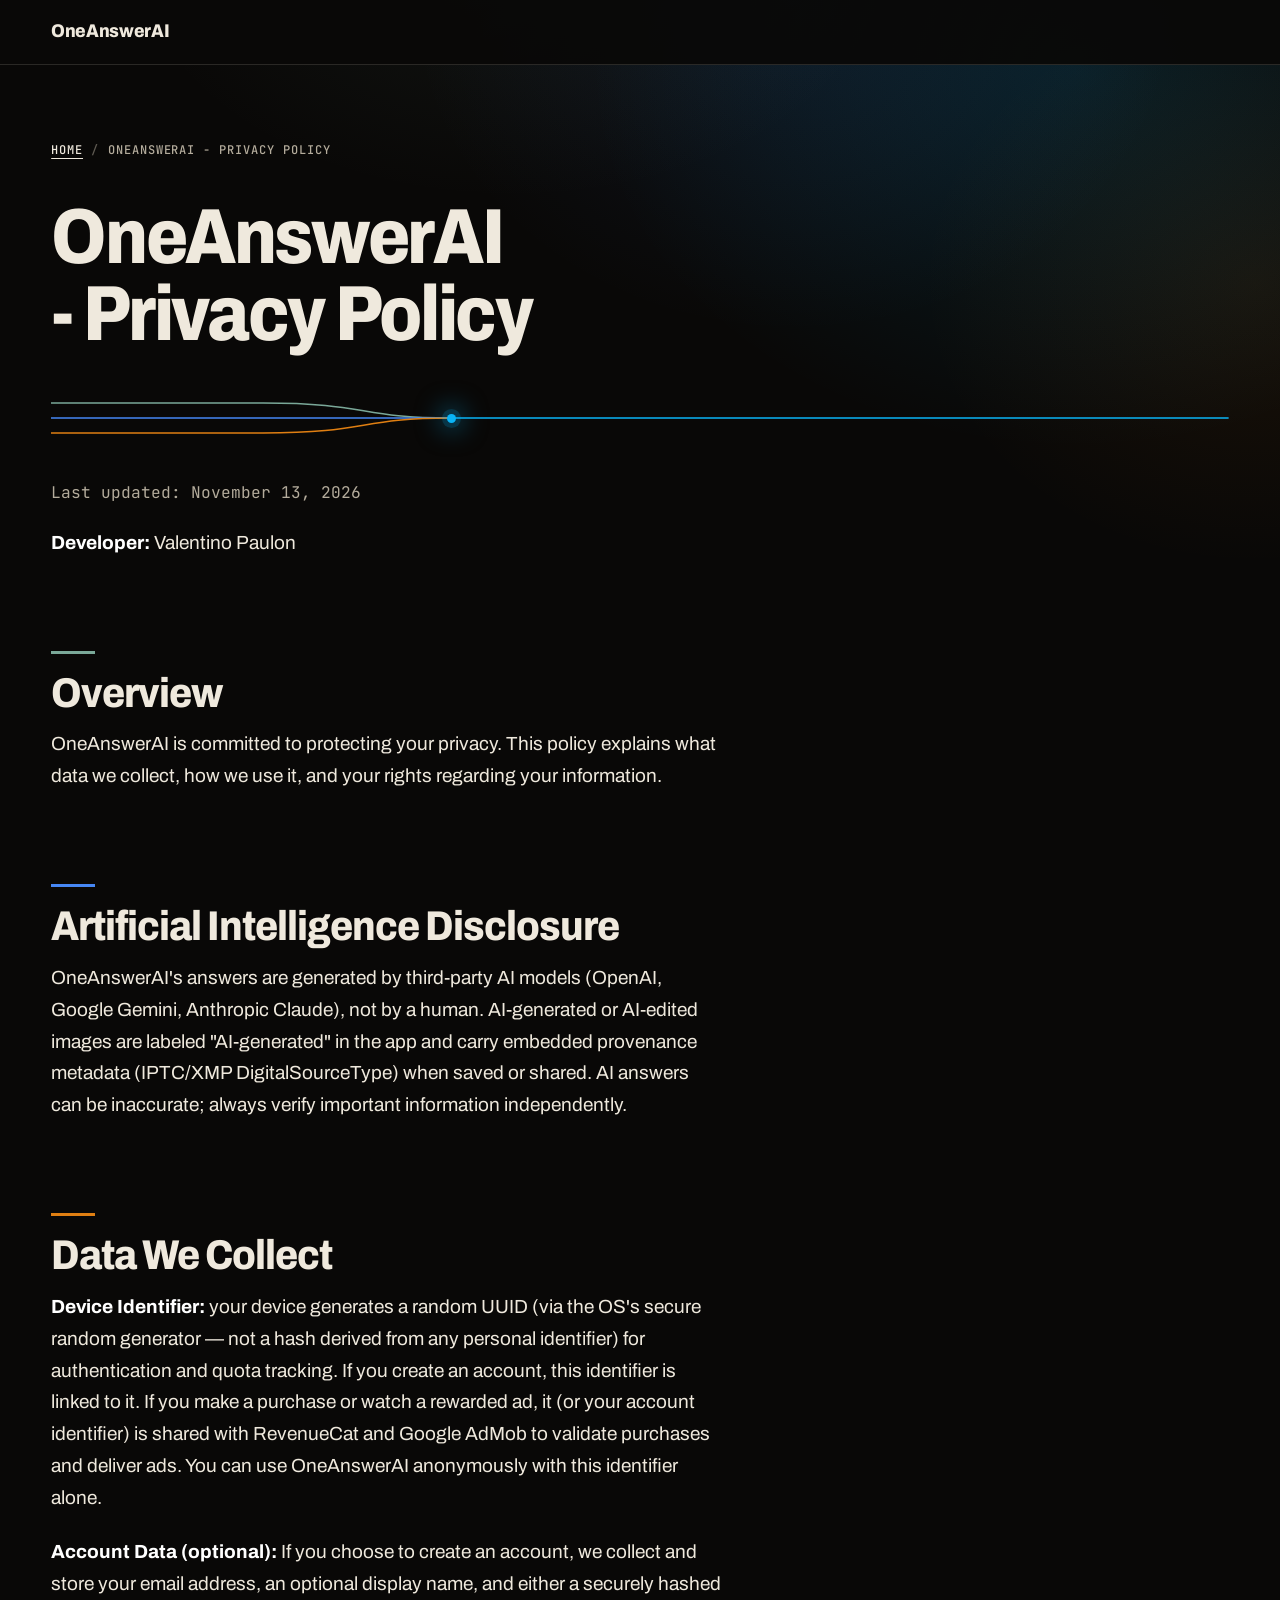
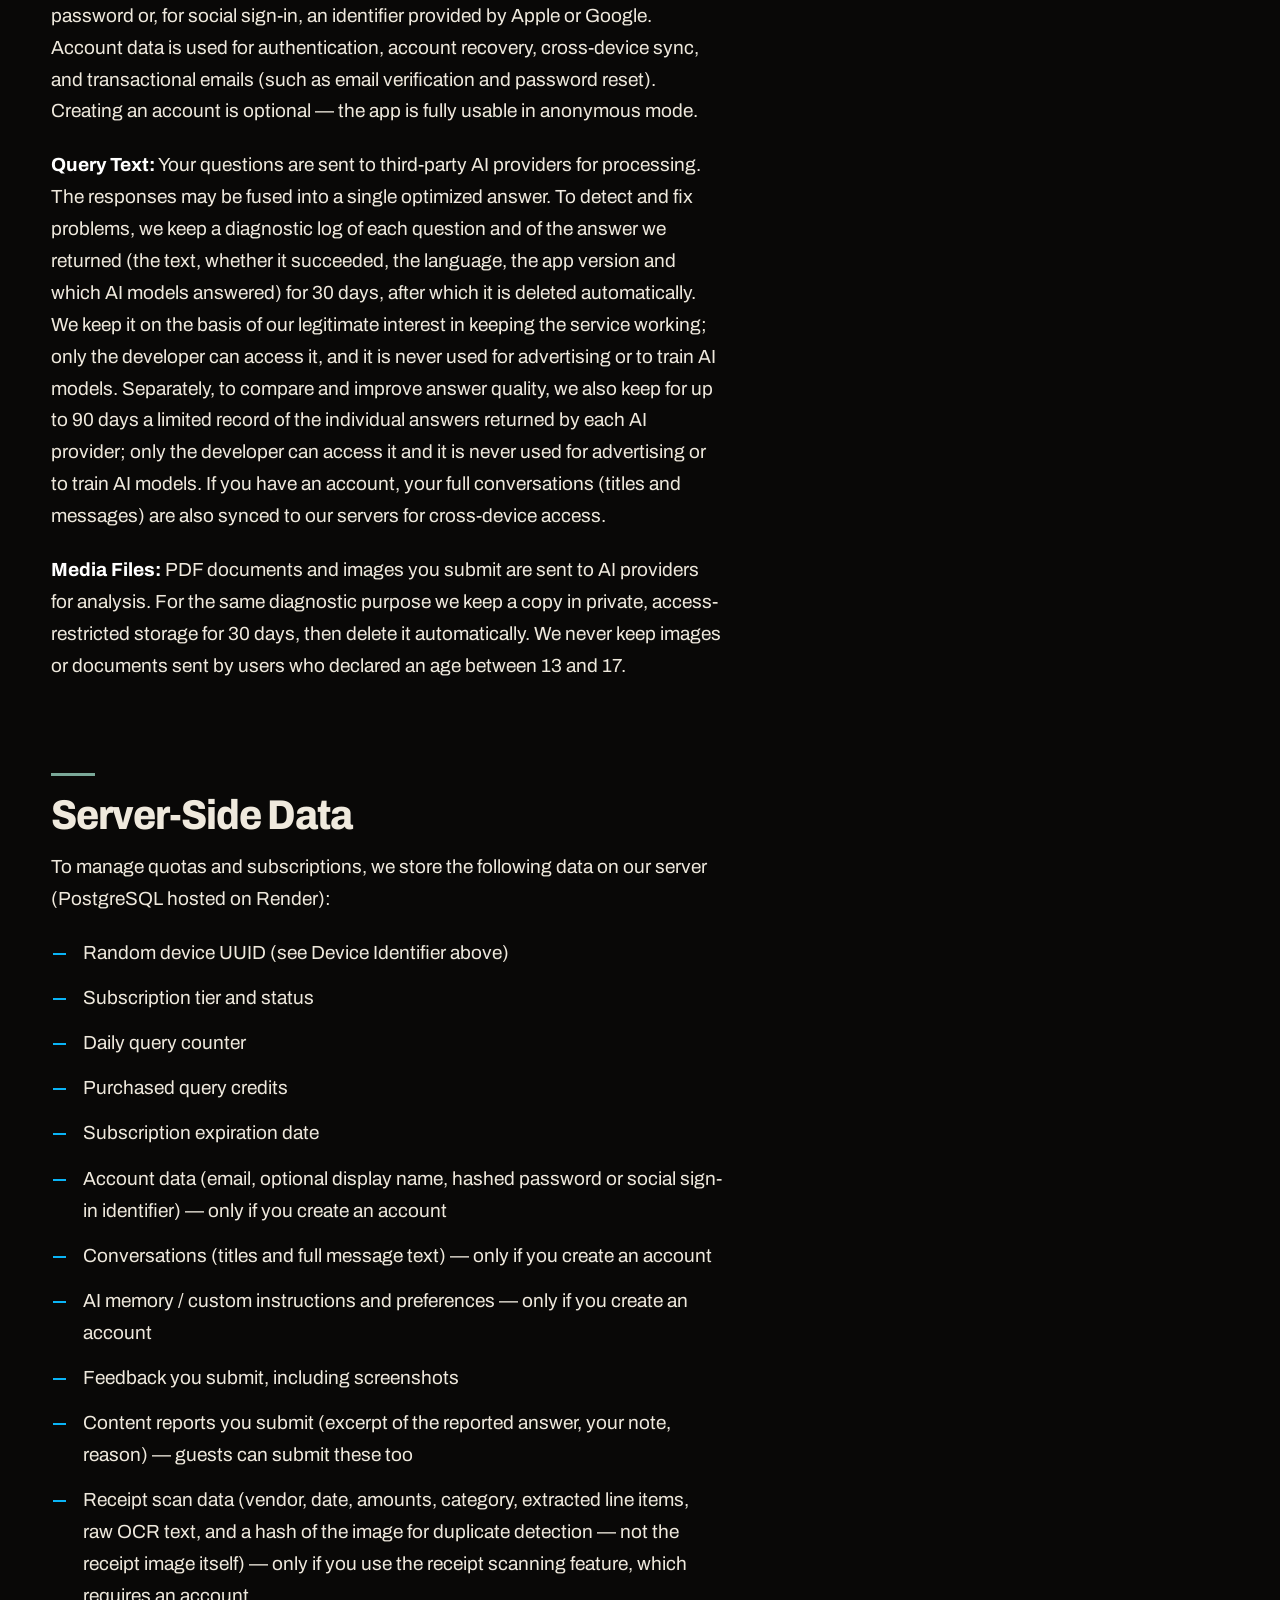
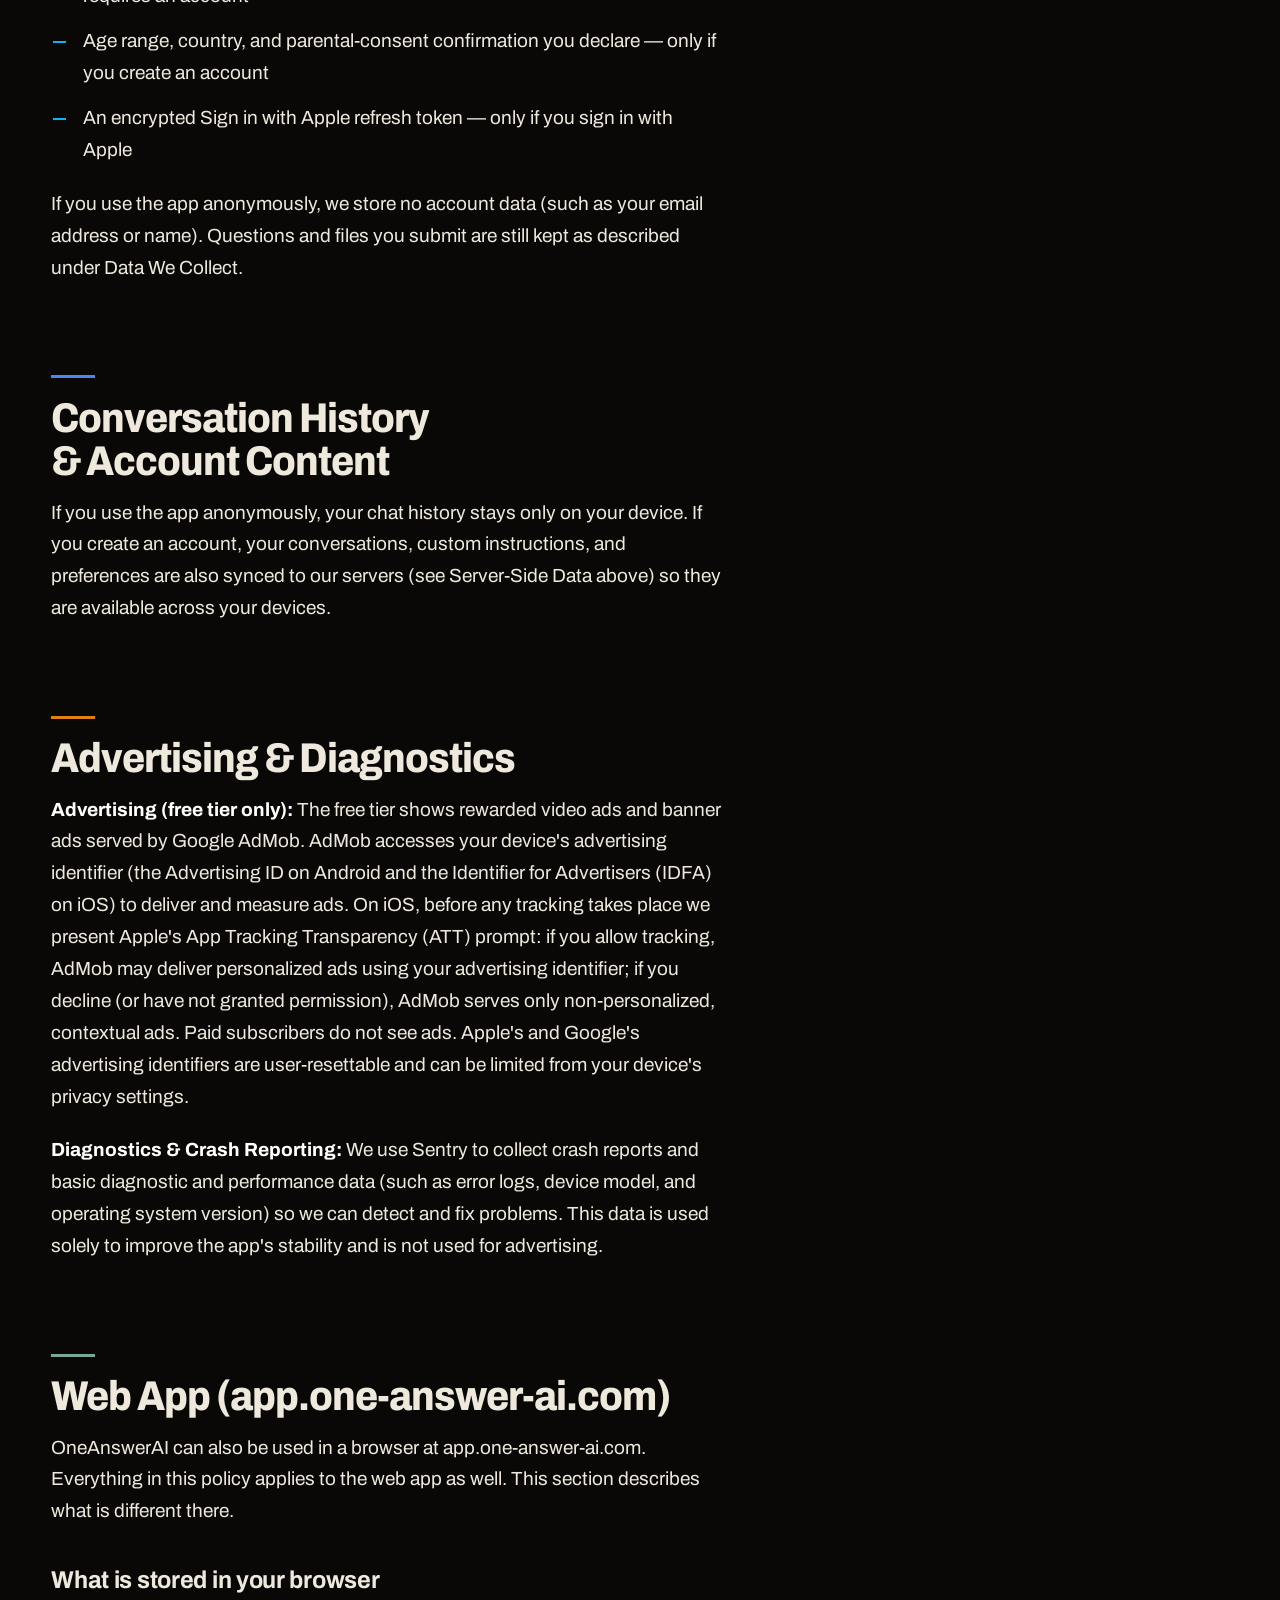
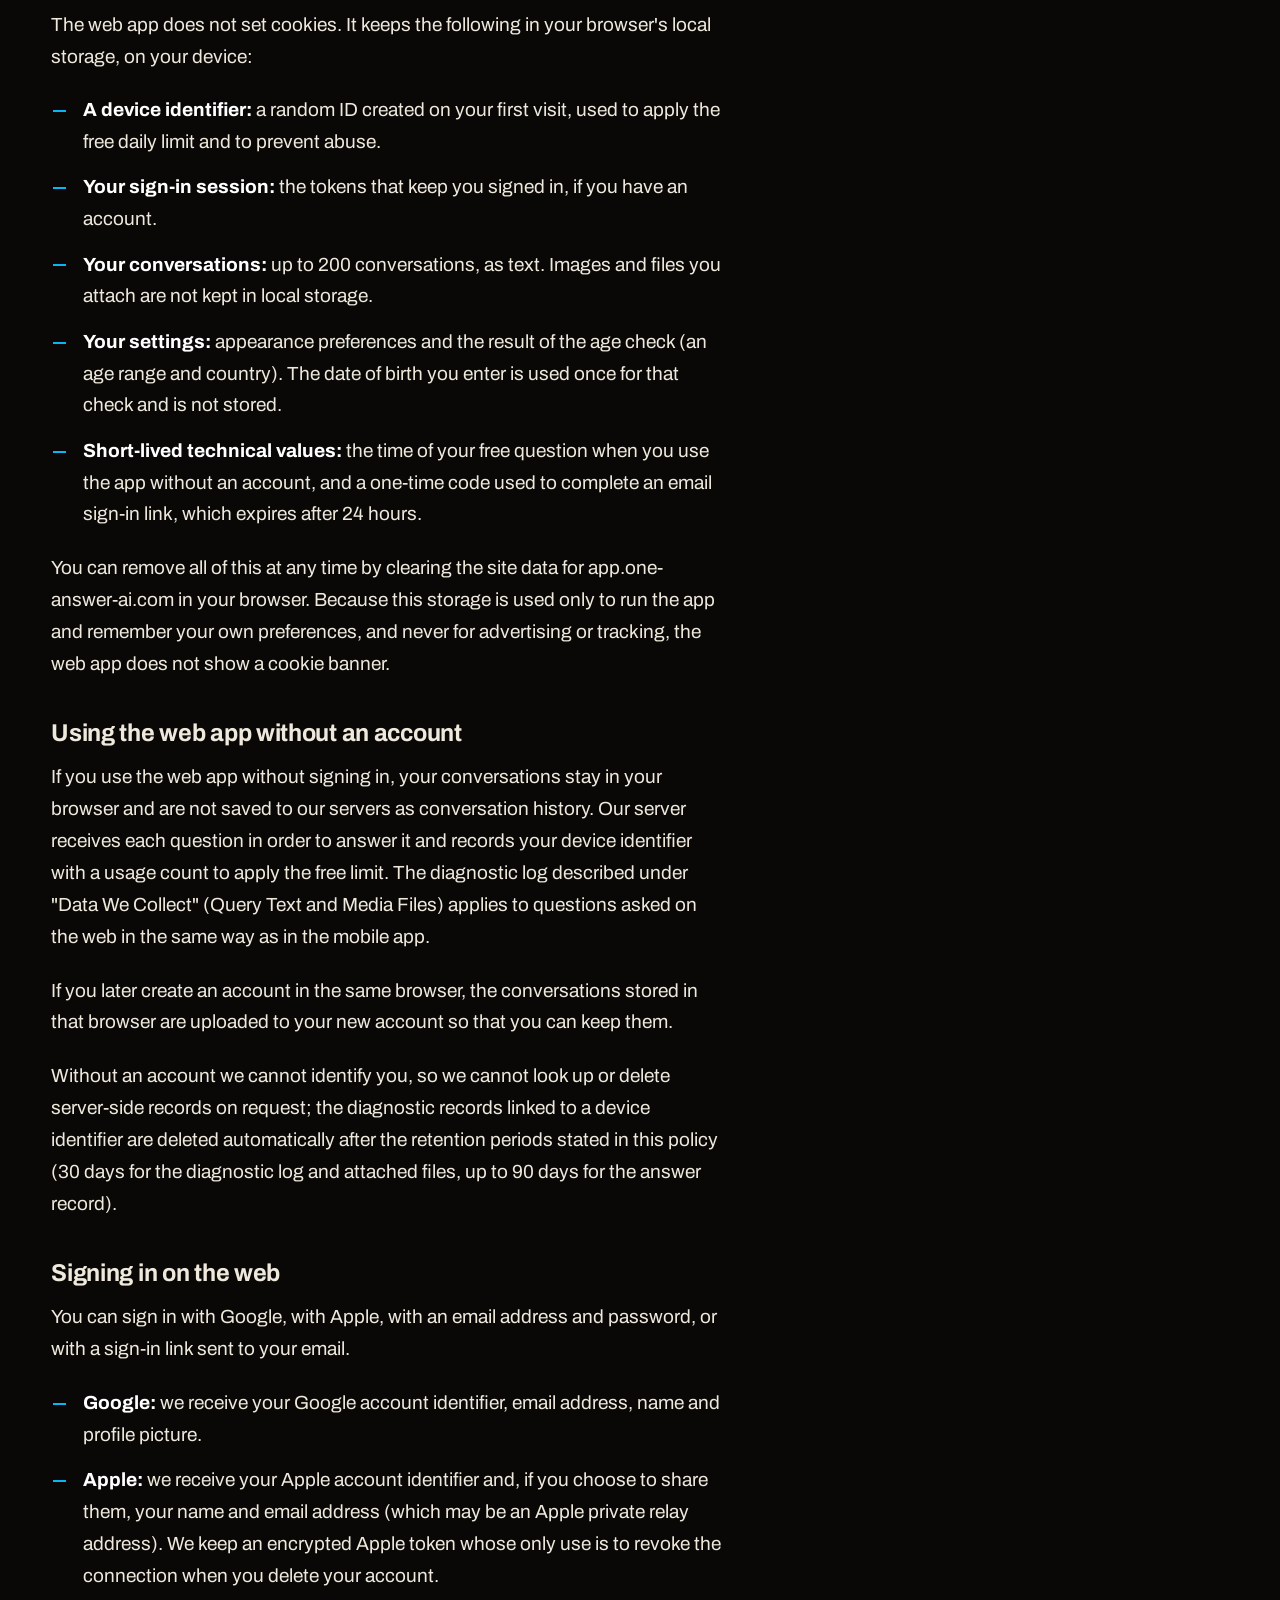
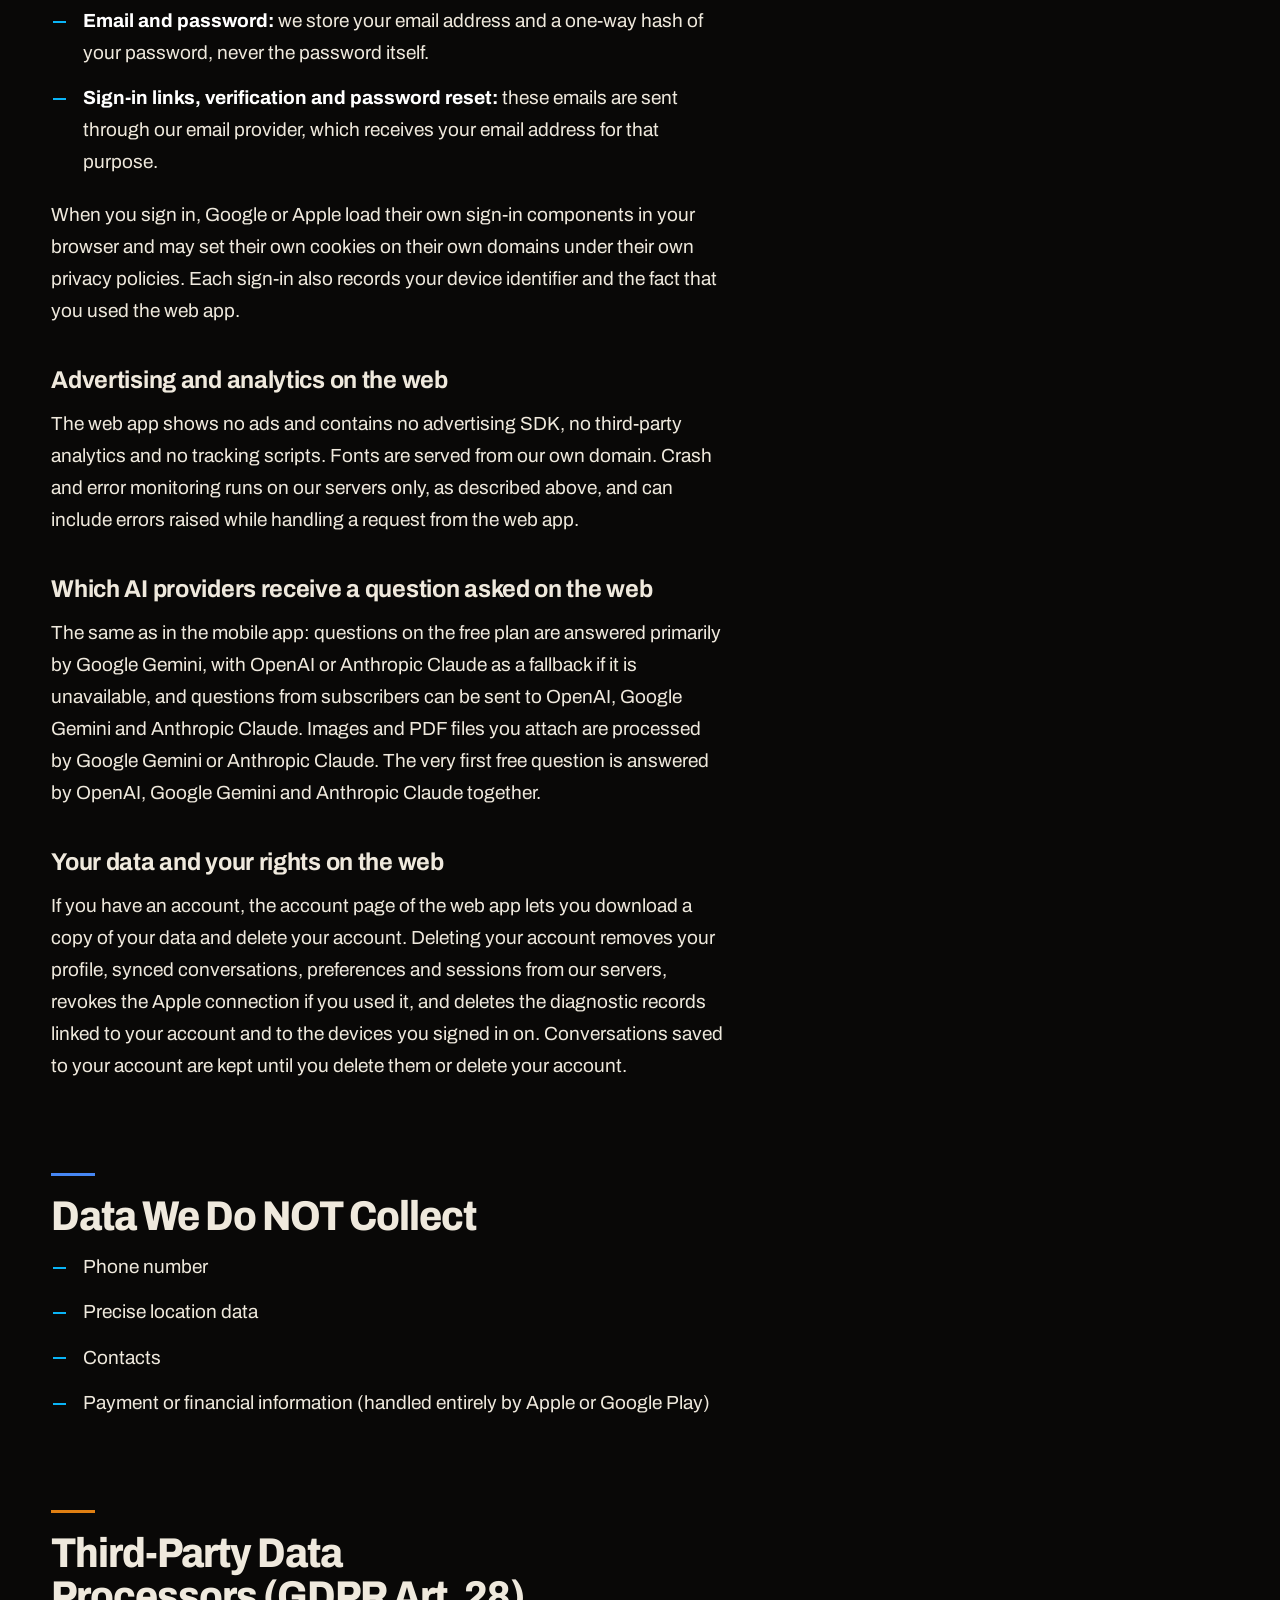
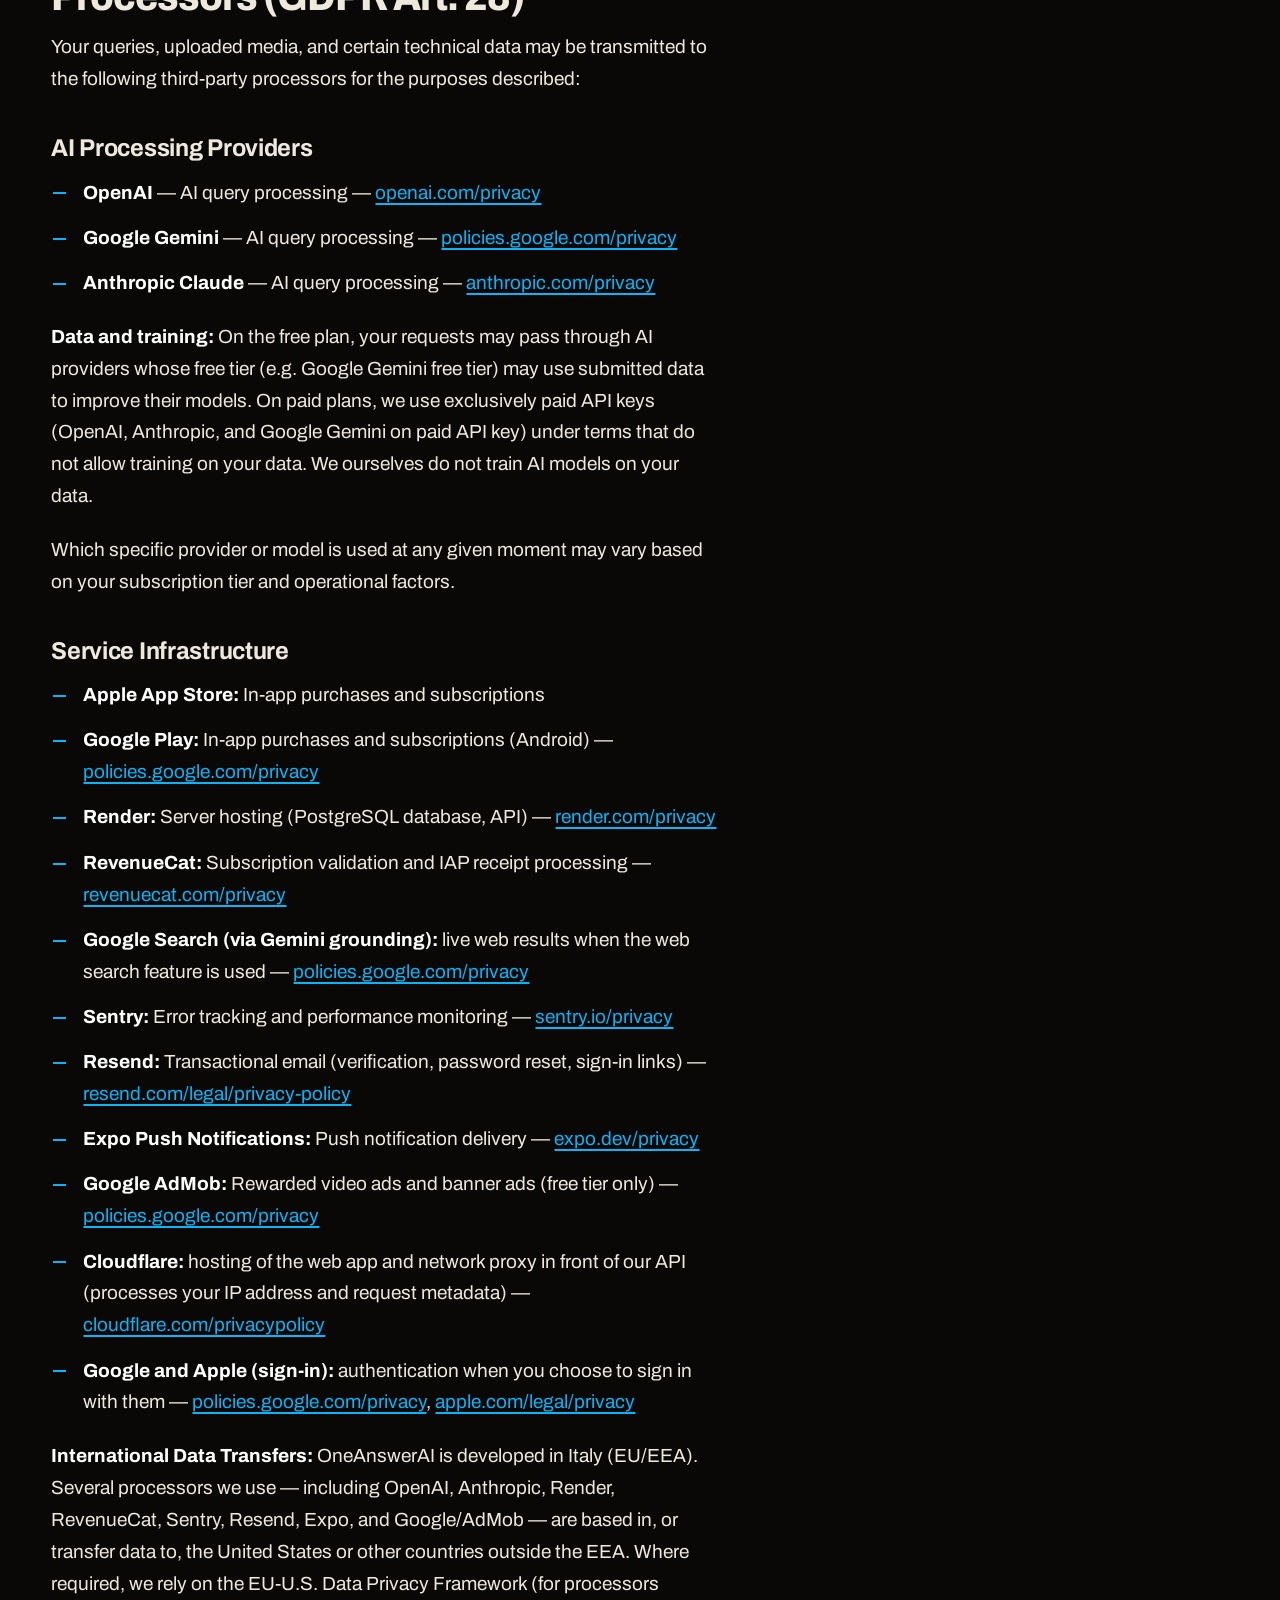
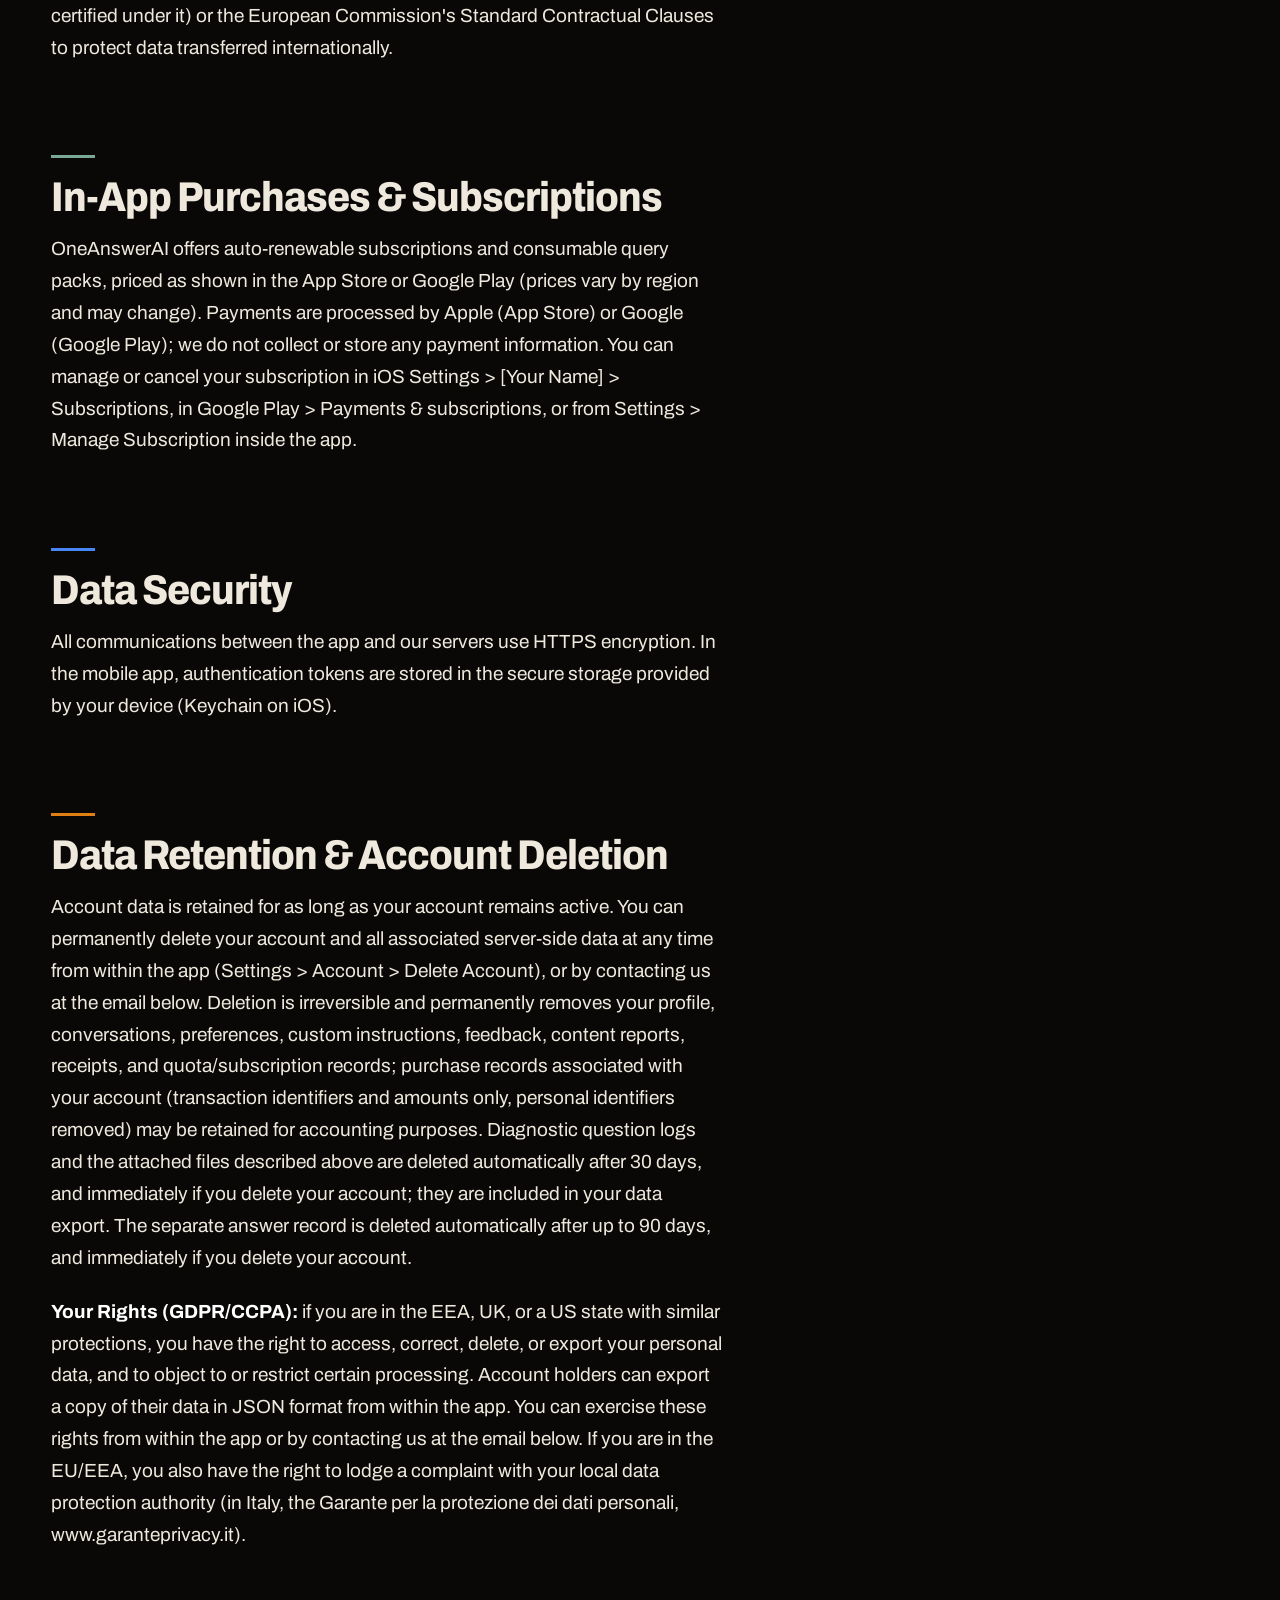
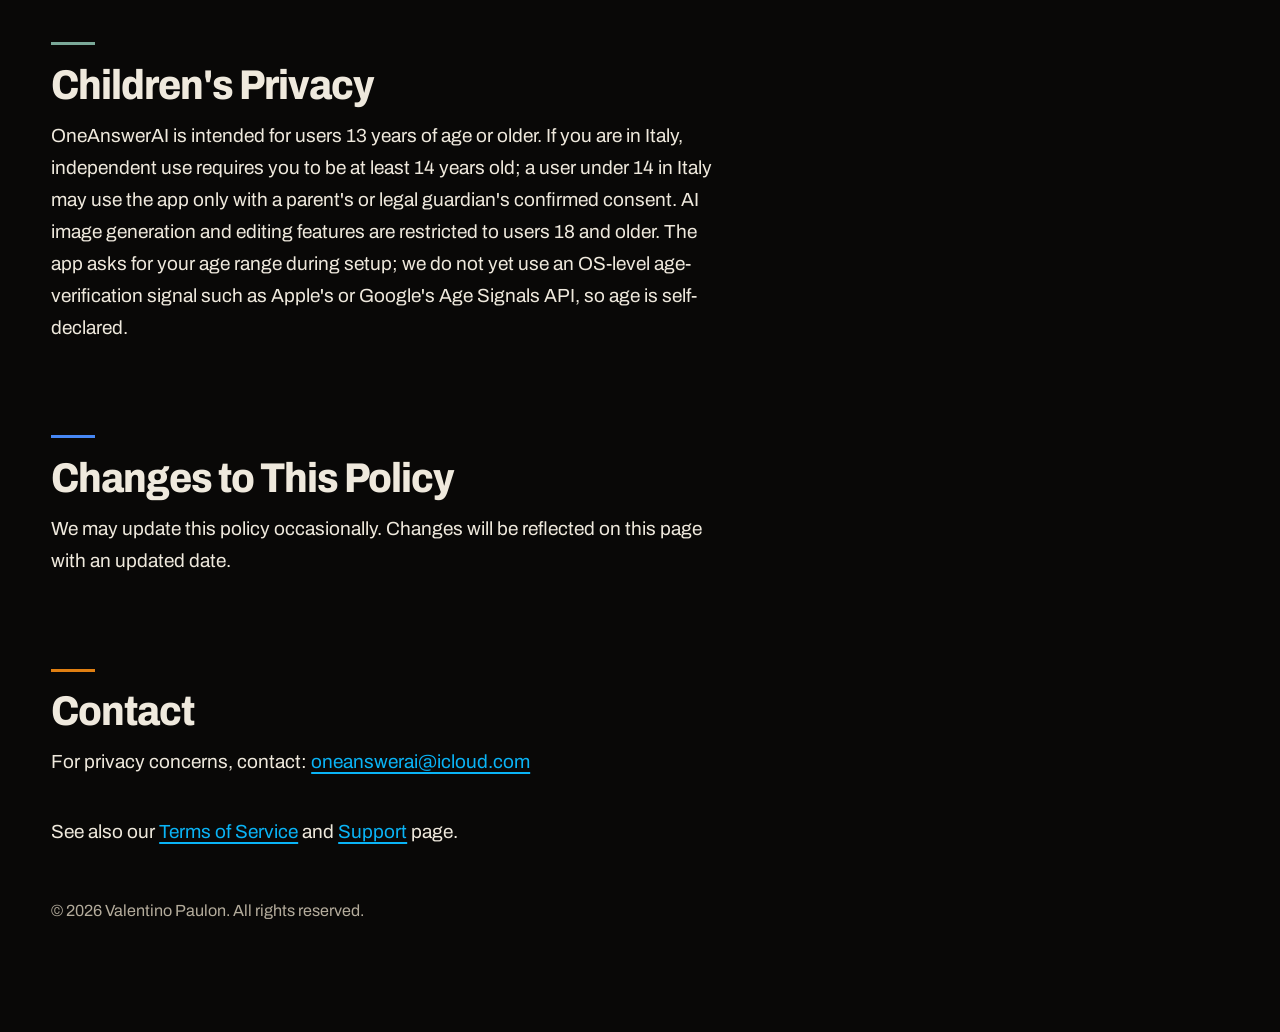
==== commit 44fad463: "legal: first fused free question, 90-day record removed on account deletion, restore covers subscrip" ====
--- a/index.html
+++ b/index.html
@@ -34,7 +34,7 @@
         </header>
         <div class="legal-grid wrap">
           <div class="prose">
-          <p class="updated">Last updated: November 12, 2026</p>
+          <p class="updated">Last updated: November 13, 2026</p>
           <p><strong>Developer:</strong> Valentino Paulon</p>
 
           <h2>Overview</h2>
@@ -66,13 +66,13 @@
               <li>Age range, country, and parental-consent confirmation you declare — only if you create an account</li>
               <li>An encrypted Sign in with Apple refresh token — only if you sign in with Apple</li>
           </ul>
-          <p>If you use the app anonymously, no personally identifiable information is stored.</p>
+          <p>If you use the app anonymously, we store no account data (such as your email address or name). Questions and files you submit are still kept as described under Data We Collect.</p>
 
           <h2>Conversation History &amp; Account Content</h2>
           <p>If you use the app anonymously, your chat history stays only on your device. If you create an account, your conversations, custom instructions, and preferences are also synced to our servers (see Server-Side Data above) so they are available across your devices.</p>
 
           <h2>Advertising &amp; Diagnostics</h2>
-          <p><strong>Advertising (free tier only):</strong> The free tier shows rewarded video ads and banner ads served by Google AdMob. AdMob accesses your device's advertising identifier (the Advertising ID on Android and the Identifier for Advertisers (IDFA) on iOS) to deliver and measure ads. On iOS, before any tracking takes place we present Apple's App Tracking Transparency (ATT) prompt: if you allow tracking, AdMob may deliver personalized ads using your advertising identifier; if you decline (or have not granted permission), AdMob serves only non-personalized, contextual ads. Paid subscribers do not see ads. Apple and Google's advertising identifiers are user-resettable and can be limited from your device's privacy settings.</p>
+          <p><strong>Advertising (free tier only):</strong> The free tier shows rewarded video ads and banner ads served by Google AdMob. AdMob accesses your device's advertising identifier (the Advertising ID on Android and the Identifier for Advertisers (IDFA) on iOS) to deliver and measure ads. On iOS, before any tracking takes place we present Apple's App Tracking Transparency (ATT) prompt: if you allow tracking, AdMob may deliver personalized ads using your advertising identifier; if you decline (or have not granted permission), AdMob serves only non-personalized, contextual ads. Paid subscribers do not see ads. Apple's and Google's advertising identifiers are user-resettable and can be limited from your device's privacy settings.</p>
           <p><strong>Diagnostics &amp; Crash Reporting:</strong> We use Sentry to collect crash reports and basic diagnostic and performance data (such as error logs, device model, and operating system version) so we can detect and fix problems. This data is used solely to improve the app's stability and is not used for advertising.</p>
 
           <h2>Web App (app.one-answer-ai.com)</h2>
@@ -90,9 +90,9 @@
           <p>You can remove all of this at any time by clearing the site data for app.one-answer-ai.com in your browser. Because this storage is used only to run the app and remember your own preferences, and never for advertising or tracking, the web app does not show a cookie banner.</p>
 
           <h3>Using the web app without an account</h3>
-          <p>If you use the web app without signing in, your conversations stay in your browser and are not saved to our servers as conversation history. Our server receives each question in order to answer it and records your device identifier with a usage count to apply the free limit. The diagnostic log described under "Advertising &amp; Diagnostics" applies to questions asked on the web in the same way as in the mobile app.</p>
+          <p>If you use the web app without signing in, your conversations stay in your browser and are not saved to our servers as conversation history. Our server receives each question in order to answer it and records your device identifier with a usage count to apply the free limit. The diagnostic log described under "Data We Collect" (Query Text and Media Files) applies to questions asked on the web in the same way as in the mobile app.</p>
           <p>If you later create an account in the same browser, the conversations stored in that browser are uploaded to your new account so that you can keep them.</p>
-          <p>Without an account we cannot identify you, so we cannot look up or delete server-side records on request; the diagnostic records linked to a device identifier are deleted automatically after the retention period stated in this policy.</p>
+          <p>Without an account we cannot identify you, so we cannot look up or delete server-side records on request; the diagnostic records linked to a device identifier are deleted automatically after the retention periods stated in this policy (30 days for the diagnostic log and attached files, up to 90 days for the answer record).</p>
 
           <h3>Signing in on the web</h3>
           <p>You can sign in with Google, with Apple, with an email address and password, or with a sign-in link sent to your email.</p>
@@ -108,7 +108,7 @@
           <p>The web app shows no ads and contains no advertising SDK, no third-party analytics and no tracking scripts. Fonts are served from our own domain. Crash and error monitoring runs on our servers only, as described above, and can include errors raised while handling a request from the web app.</p>
 
           <h3>Which AI providers receive a question asked on the web</h3>
-          <p>The same as in the mobile app: questions on the free plan are answered primarily by Google Gemini, with OpenAI or Anthropic Claude as a fallback if it is unavailable, and questions from subscribers can be sent to OpenAI, Google Gemini and Anthropic Claude. Images and PDF files you attach are processed by Google Gemini or Anthropic Claude.</p>
+          <p>The same as in the mobile app: questions on the free plan are answered primarily by Google Gemini, with OpenAI or Anthropic Claude as a fallback if it is unavailable, and questions from subscribers can be sent to OpenAI, Google Gemini and Anthropic Claude. Images and PDF files you attach are processed by Google Gemini or Anthropic Claude. The very first free question is answered by OpenAI, Google Gemini and Anthropic Claude together.</p>
 
           <h3>Your data and your rights on the web</h3>
           <p>If you have an account, the account page of the web app lets you download a copy of your data and delete your account. Deleting your account removes your profile, synced conversations, preferences and sessions from our servers, revokes the Apple connection if you used it, and deletes the diagnostic records linked to your account and to the devices you signed in on. Conversations saved to your account are kept until you delete them or delete your account.</p>
@@ -130,7 +130,7 @@
               <li><strong>Google Gemini</strong> — AI query processing — <a href="https://policies.google.com/privacy" target="_blank" rel="noopener">policies.google.com/privacy</a></li>
               <li><strong>Anthropic Claude</strong> — AI query processing — <a href="https://www.anthropic.com/privacy" target="_blank" rel="noopener">anthropic.com/privacy</a></li>
           </ul>
-          <p><strong>Data and training:</strong> On the free plan, your requests may pass through AI providers whose free tier (e.g. Google Gemini free tier) may use submitted data to improve their models. On paid plans, we use exclusively paid API keys (OpenAI, Anthropic, and Google Gemini on paid API key) under terms that do not allow training on your data. We do not train on your data.</p>
+          <p><strong>Data and training:</strong> On the free plan, your requests may pass through AI providers whose free tier (e.g. Google Gemini free tier) may use submitted data to improve their models. On paid plans, we use exclusively paid API keys (OpenAI, Anthropic, and Google Gemini on paid API key) under terms that do not allow training on your data. We ourselves do not train AI models on your data.</p>
           <p>Which specific provider or model is used at any given moment may vary based on your subscription tier and operational factors.</p>
 
           <h3>Service Infrastructure</h3>
@@ -153,14 +153,14 @@
           <p>OneAnswerAI offers auto-renewable subscriptions and consumable query packs, priced as shown in the App Store or Google Play (prices vary by region and may change). Payments are processed by Apple (App Store) or Google (Google Play); we do not collect or store any payment information. You can manage or cancel your subscription in iOS Settings &gt; [Your Name] &gt; Subscriptions, in Google Play &gt; Payments &amp; subscriptions, or from Settings &gt; Manage Subscription inside the app.</p>
 
           <h2>Data Security</h2>
-          <p>All communications between the app and our servers use HTTPS encryption. Authentication tokens are stored securely in your device's Keychain.</p>
+          <p>All communications between the app and our servers use HTTPS encryption. In the mobile app, authentication tokens are stored in the secure storage provided by your device (Keychain on iOS).</p>
 
           <h2>Data Retention &amp; Account Deletion</h2>
-          <p>Account data is retained for as long as your account remains active. You can permanently delete your account and all associated server-side data at any time from within the app (Settings &gt; Account &gt; Delete Account), or by contacting us at the email below. Deletion is irreversible and permanently removes your profile, conversations, preferences, custom instructions, feedback, content reports, receipts, and quota/subscription records; purchase records associated with your account (transaction identifiers and amounts only, personal identifiers removed) may be retained for accounting purposes. Diagnostic question logs and the attached files described above are deleted automatically after 30 days, and immediately if you delete your account; they are included in your data export.</p>
+          <p>Account data is retained for as long as your account remains active. You can permanently delete your account and all associated server-side data at any time from within the app (Settings &gt; Account &gt; Delete Account), or by contacting us at the email below. Deletion is irreversible and permanently removes your profile, conversations, preferences, custom instructions, feedback, content reports, receipts, and quota/subscription records; purchase records associated with your account (transaction identifiers and amounts only, personal identifiers removed) may be retained for accounting purposes. Diagnostic question logs and the attached files described above are deleted automatically after 30 days, and immediately if you delete your account; they are included in your data export. The separate answer record is deleted automatically after up to 90 days, and immediately if you delete your account.</p>
           <p><strong>Your Rights (GDPR/CCPA):</strong> if you are in the EEA, UK, or a US state with similar protections, you have the right to access, correct, delete, or export your personal data, and to object to or restrict certain processing. Account holders can export a copy of their data in JSON format from within the app. You can exercise these rights from within the app or by contacting us at the email below. If you are in the EU/EEA, you also have the right to lodge a complaint with your local data protection authority (in Italy, the Garante per la protezione dei dati personali, www.garanteprivacy.it).</p>
 
           <h2>Children's Privacy</h2>
-          <p>OneAnswerAI is intended for users 13 years of age or older. If you are in Italy, independent use requires you to be at least 14 years old; a user under 14 in Italy may use the app only with a parent's or legal guardian's confirmed consent. AI image-editing features are restricted to users 18 and older. The app asks for your age range during setup; we do not yet use an OS-level age-verification signal such as Apple's or Google's Age Signals API, so age is self-declared.</p>
+          <p>OneAnswerAI is intended for users 13 years of age or older. If you are in Italy, independent use requires you to be at least 14 years old; a user under 14 in Italy may use the app only with a parent's or legal guardian's confirmed consent. AI image generation and editing features are restricted to users 18 and older. The app asks for your age range during setup; we do not yet use an OS-level age-verification signal such as Apple's or Google's Age Signals API, so age is self-declared.</p>
 
           <h2>Changes to This Policy</h2>
           <p>We may update this policy occasionally. Changes will be reflected on this page with an updated date.</p>
